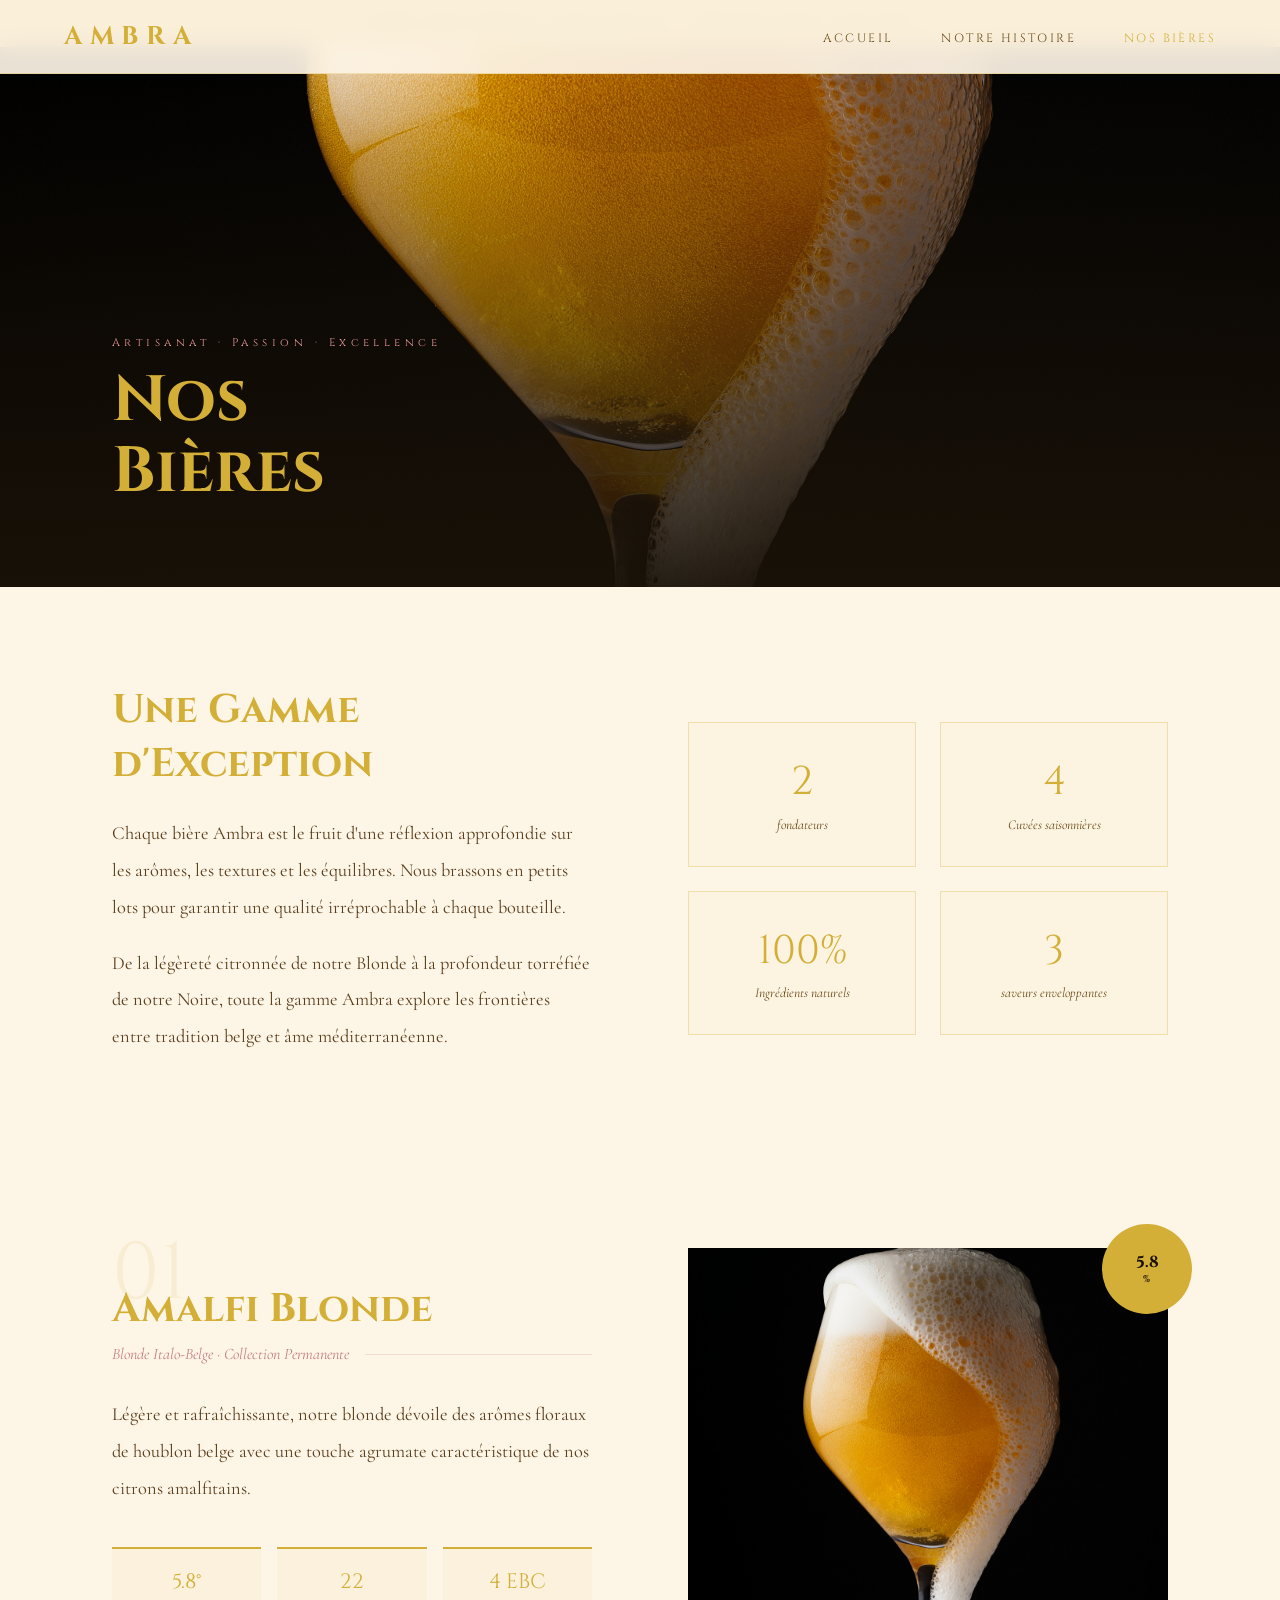
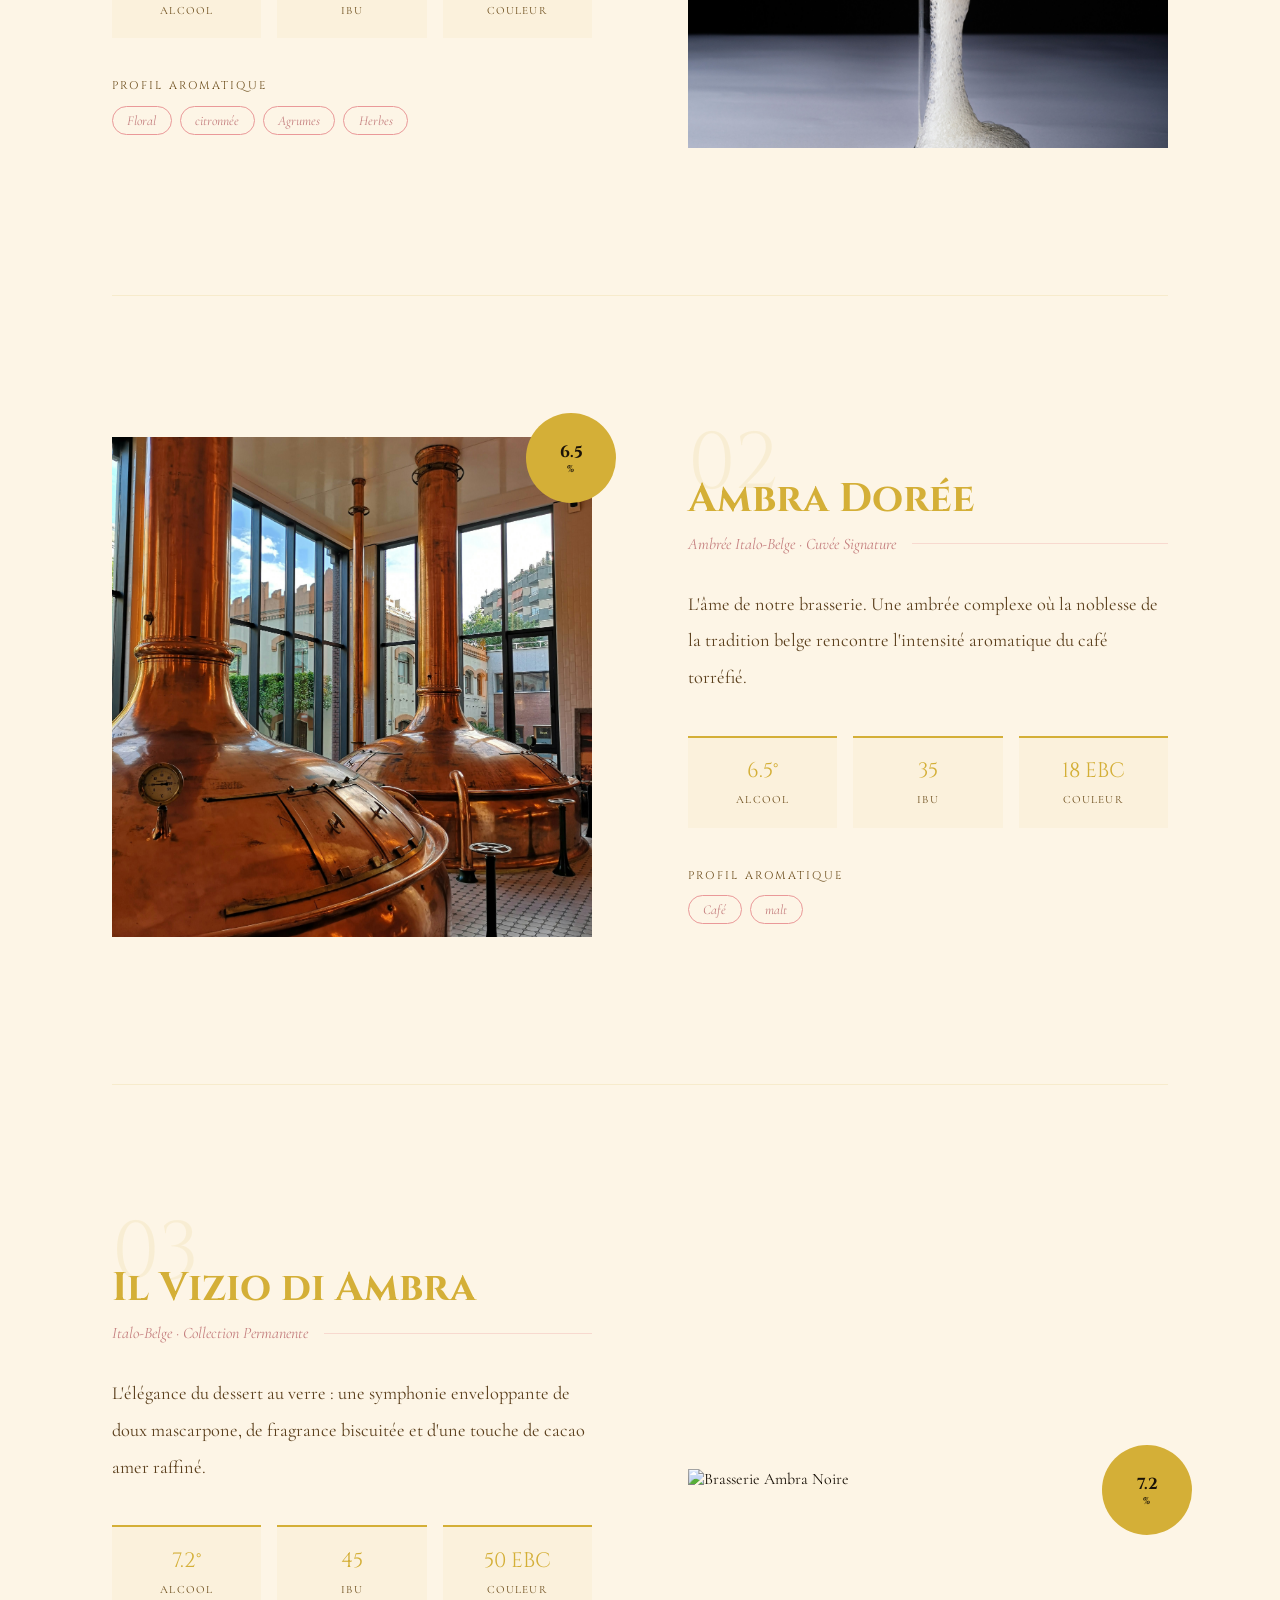
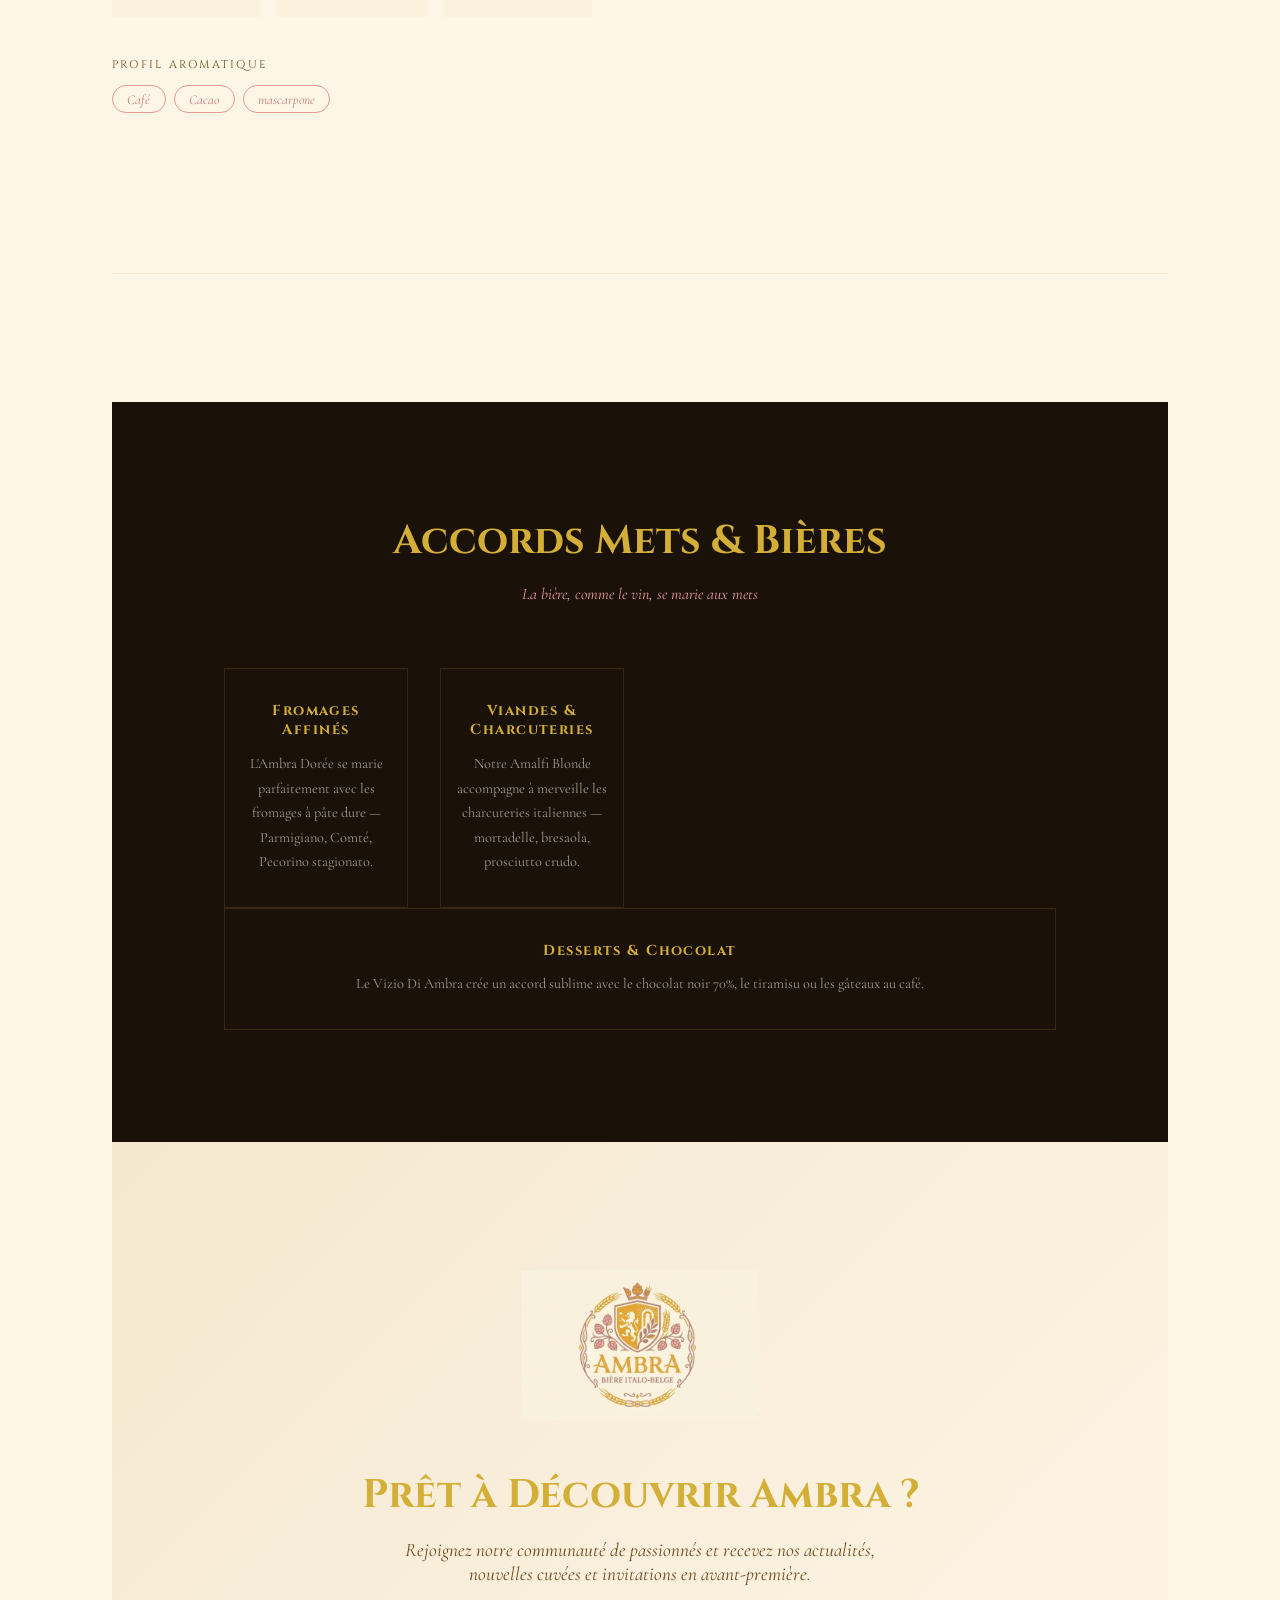
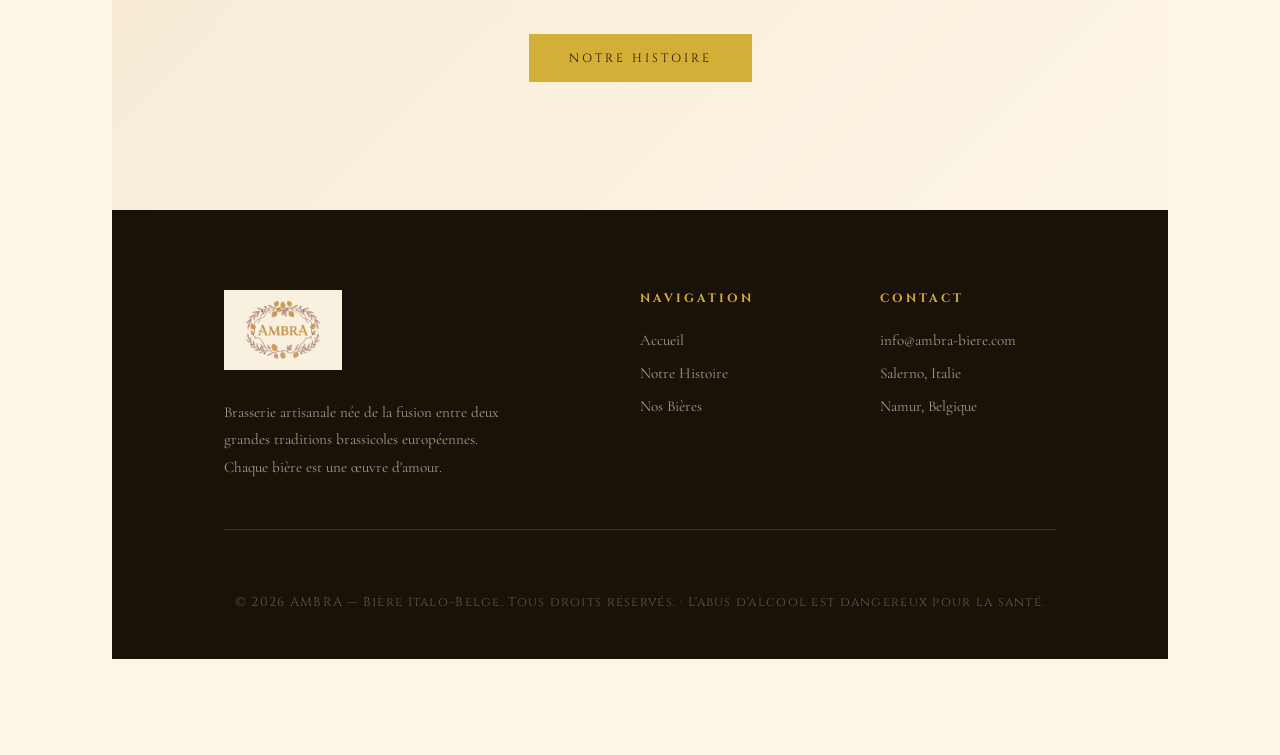
==== bieres.html @ 2e235bfd "first commit" ====
<!DOCTYPE html>
<html lang="fr">
<head>
  <meta charset="UTF-8">
  <meta name="viewport" content="width=device-width, initial-scale=1.0">
  <title>Nos Bières — AMBRA Bière Italo-Belge</title>
  <link rel="preconnect" href="https://fonts.googleapis.com">
  <link href="https://fonts.googleapis.com/css2?family=Cormorant+Garamond:ital,wght@0,300;0,400;0,600;1,300;1,400&family=Cinzel:wght@400;600;700&family=EB+Garamond:ital,wght@0,400;1,400&display=swap" rel="stylesheet">
  <style>
    :root {
      --gold: #D4AF37;
      --rose: #EA9999;
      --cream: #FDF5E6;
      --dark: #1a1208;
      --brown: #6B4C1A;
      --gold-light: #e8c95a;
      --rose-muted: #c47e7e;
    }

    * { margin: 0; padding: 0; box-sizing: border-box; }
    html { scroll-behavior: smooth; }

    body {
      background-color: var(--cream);
      color: var(--dark);
      font-family: 'Cormorant Garamond', serif;
      overflow-x: hidden;
    }

    .banner {
      background: var(--gold);
      padding: 1rem;
      text-align: center;
      font-family: 'Cinzel', serif;
      font-size: 0.7rem;
      letter-spacing: 0.4em;
      color: var(--dark);
    }

    nav {
      position: fixed;
      top: 0; left: 0; right: 0;
      z-index: 100;
      padding: 1.2rem 4rem;
      display: flex;
      align-items: center;
      justify-content: space-between;
      background: rgba(253, 245, 230, 0.92);
      backdrop-filter: blur(10px);
      border-bottom: 1px solid rgba(212, 175, 55, 0.3);
    }

    .nav-logo {
      font-family: 'Cinzel', serif;
      font-size: 1.6rem;
      color: var(--gold);
      letter-spacing: 0.3em;
      text-decoration: none;
      font-weight: 700;
    }

    .nav-links {
      display: flex;
      gap: 3rem;
      list-style: none;
    }

    .nav-links a {
      font-family: 'Cinzel', serif;
      font-size: 0.75rem;
      letter-spacing: 0.2em;
      text-transform: uppercase;
      color: var(--brown);
      text-decoration: none;
      transition: color 0.3s;
    }

    .nav-links a:hover, .nav-links a.active { color: var(--gold); }

    /* PAGE HERO */
    .page-hero {
      height: 60vh;
      position: relative;
      display: flex;
      align-items: flex-end;
      overflow: hidden;
    }

    .page-hero img {
      position: absolute;
      inset: 0;
      width: 100%;
      height: 100%;
      object-fit: cover;
      object-position: center;
    }

    .page-hero::after {
      content: '';
      position: absolute;
      inset: 0;
      background: linear-gradient(to top, rgba(26,18,8,0.95) 0%, rgba(26,18,8,0.4) 60%, transparent 100%);
    }

    .page-hero-content {
      position: relative;
      z-index: 2;
      padding: 5rem 7rem;
    }

    .page-hero-content .label {
      font-family: 'Cinzel', serif;
      font-size: 0.7rem;
      letter-spacing: 0.4em;
      color: var(--rose);
      margin-bottom: 1rem;
      display: block;
    }

    .page-hero-content h1 {
      font-family: 'Cinzel', serif;
      font-size: 4rem;
      color: var(--gold);
      font-weight: 700;
      line-height: 1.1;
    }

    /* INTRO */
    .bieres-intro {
      padding: 6rem 7rem 4rem;
      display: grid;
      grid-template-columns: 1fr 1fr;
      gap: 6rem;
      align-items: center;
    }

    .bieres-intro-text h2 {
      font-family: 'Cinzel', serif;
      font-size: 2.5rem;
      color: var(--gold);
      margin-bottom: 1.5rem;
    }

    .bieres-intro-text p {
      font-size: 1.15rem;
      line-height: 2;
      color: #5a3e1b;
      margin-bottom: 1.2rem;
    }

    .intro-stats {
      display: grid;
      grid-template-columns: 1fr 1fr;
      gap: 1.5rem;
    }

    .stat {
      text-align: center;
      padding: 2rem;
      border: 1px solid rgba(212, 175, 55, 0.3);
      background: rgba(212, 175, 55, 0.03);
    }

    .stat-num {
      font-family: 'Cinzel', serif;
      font-size: 2.5rem;
      color: var(--gold);
      display: block;
      margin-bottom: 0.3rem;
    }

    .stat-label {
      font-size: 0.85rem;
      color: var(--brown);
      font-style: italic;
    }

    /* FILTER */
    .filter-bar {
      padding: 3rem 7rem;
      border-top: 1px solid rgba(212, 175, 55, 0.2);
      border-bottom: 1px solid rgba(212, 175, 55, 0.2);
      display: flex;
      gap: 1rem;
      align-items: center;
    }

    .filter-label {
      font-family: 'Cinzel', serif;
      font-size: 0.7rem;
      letter-spacing: 0.2em;
      color: var(--brown);
      margin-right: 1rem;
    }

    .filter-btn {
      padding: 0.6rem 1.5rem;
      background: transparent;
      border: 1px solid rgba(212, 175, 55, 0.3);
      font-family: 'Cinzel', serif;
      font-size: 0.7rem;
      letter-spacing: 0.15em;
      color: var(--brown);
      cursor: pointer;
      transition: all 0.3s;
    }

    .filter-btn:hover, .filter-btn.active {
      background: var(--gold);
      color: var(--dark);
      border-color: var(--gold);
    }

    /* BIERE CARDS */
    .bieres-showcase {
      padding: 6rem 7rem;
    }

    .biere-feature {
      display: grid;
      grid-template-columns: 1fr 1fr;
      gap: 6rem;
      align-items: center;
      margin-bottom: 8rem;
      padding-bottom: 8rem;
      border-bottom: 1px solid rgba(212, 175, 55, 0.15);
    }

    .biere-feature:last-child {
      border-bottom: none;
      margin-bottom: 0;
    }

    .biere-feature:nth-child(even) .biere-feature-image {
      order: -1;
    }

    .biere-feature-image {
      position: relative;
    }

    .biere-feature-image img {
      width: 100%;
      height: 500px;
      object-fit: cover;
    }

    .biere-badge {
      position: absolute;
      top: -1.5rem;
      right: -1.5rem;
      width: 90px;
      height: 90px;
      border-radius: 50%;
      background: var(--gold);
      display: flex;
      flex-direction: column;
      align-items: center;
      justify-content: center;
      font-family: 'Cinzel', serif;
      font-size: 1rem;
      font-weight: 700;
      color: var(--dark);
    }

    .biere-badge small {
      font-size: 0.6rem;
      letter-spacing: 0.1em;
    }

    .biere-feature-content .biere-num {
      font-family: 'Cinzel', serif;
      font-size: 5rem;
      color: var(--gold);
      opacity: 0.1;
      line-height: 1;
      margin-bottom: -2rem;
    }

    .biere-feature-content h2 {
      font-family: 'Cinzel', serif;
      font-size: 2.5rem;
      color: var(--gold);
      margin-bottom: 0.5rem;
    }

    .biere-type {
      font-style: italic;
      color: var(--rose-muted);
      font-size: 1rem;
      margin-bottom: 2rem;
      display: flex;
      align-items: center;
      gap: 1rem;
    }

    .biere-type::after {
      content: '';
      flex: 1;
      height: 1px;
      background: var(--rose);
      opacity: 0.3;
    }

    .biere-desc {
      font-size: 1.15rem;
      line-height: 2;
      color: #5a3e1b;
      margin-bottom: 2.5rem;
    }

    .biere-specs {
      display: grid;
      grid-template-columns: repeat(3, 1fr);
      gap: 1rem;
      margin-bottom: 2.5rem;
    }

    .spec {
      text-align: center;
      padding: 1.2rem 0.5rem;
      background: rgba(212, 175, 55, 0.06);
      border-top: 2px solid var(--gold);
    }

    .spec-val {
      font-family: 'Cinzel', serif;
      font-size: 1.3rem;
      color: var(--gold);
      display: block;
      margin-bottom: 0.2rem;
    }

    .spec-key {
      font-size: 0.7rem;
      letter-spacing: 0.1em;
      color: var(--brown);
      text-transform: uppercase;
    }

    .aromes {
      margin-bottom: 2rem;
    }

    .aromes-title {
      font-family: 'Cinzel', serif;
      font-size: 0.7rem;
      letter-spacing: 0.2em;
      color: var(--brown);
      margin-bottom: 0.8rem;
    }

    .arome-tags {
      display: flex;
      flex-wrap: wrap;
      gap: 0.5rem;
    }

    .arome-tag {
      padding: 0.3rem 0.9rem;
      border: 1px solid var(--rose);
      color: var(--rose-muted);
      font-style: italic;
      font-size: 0.85rem;
      border-radius: 20px;
    }

    /* PAIRING */
    .pairing {
      padding: 7rem 7rem;
      background: var(--dark);
    }

    .pairing h2 {
      font-family: 'Cinzel', serif;
      font-size: 2.5rem;
      color: var(--gold);
      text-align: center;
      margin-bottom: 1rem;
    }

    .pairing .subtitle {
      text-align: center;
      color: var(--rose);
      font-style: italic;
      margin-bottom: 4rem;
    }

    .pairing-grid {
      display: grid;
      grid-template-columns: repeat(4, 1fr);
      gap: 2rem;
    }

    .pairing-card {
      text-align: center;
      padding: 2rem 1rem;
      border: 1px solid rgba(212, 175, 55, 0.15);
      transition: border-color 0.3s;
    }

    .pairing-card:hover {
      border-color: var(--gold);
    }

    .pairing-icon { font-size: 3rem; display: block; margin-bottom: 1rem; }

    .pairing-card h3 {
      font-family: 'Cinzel', serif;
      color: var(--gold);
      font-size: 0.9rem;
      letter-spacing: 0.1em;
      margin-bottom: 0.8rem;
    }

    .pairing-card p {
      color: rgba(253, 245, 230, 0.6);
      font-size: 0.9rem;
      line-height: 1.7;
    }

    /* CTA */
    .cta-section {
      padding: 8rem 7rem;
      text-align: center;
      background: linear-gradient(135deg, #f5e8d0, var(--cream));
    }

    .cta-section img.logo-big {
      height: 150px;
      margin: 0 auto 3rem;
      display: block;
    }

    .cta-section h2 {
      font-family: 'Cinzel', serif;
      font-size: 2.5rem;
      color: var(--gold);
      margin-bottom: 1rem;
    }

    .cta-section p {
      font-size: 1.2rem;
      color: var(--brown);
      font-style: italic;
      margin-bottom: 3rem;
      max-width: 500px;
      margin-left: auto;
      margin-right: auto;
    }

    .btn-primary {
      padding: 1rem 2.5rem;
      background: var(--gold);
      color: var(--dark);
      font-family: 'Cinzel', serif;
      font-size: 0.75rem;
      letter-spacing: 0.25em;
      text-transform: uppercase;
      text-decoration: none;
      border: none;
      cursor: pointer;
      transition: all 0.3s;
      display: inline-block;
    }

    .btn-primary:hover {
      background: var(--gold-light);
      transform: translateY(-2px);
    }

    /* FOOTER */
    footer {
      background: var(--dark);
      padding: 5rem 7rem 3rem;
      color: rgba(253, 245, 230, 0.6);
    }

    .footer-top {
      display: grid;
      grid-template-columns: 2fr 1fr 1fr;
      gap: 4rem;
      margin-bottom: 4rem;
      padding-bottom: 3rem;
      border-bottom: 1px solid rgba(212, 175, 55, 0.2);
    }

    .footer-brand img {
      height: 80px;
      margin-bottom: 1.5rem;
    }

    .footer-brand p {
      font-size: 0.95rem;
      line-height: 1.8;
      max-width: 300px;
    }

    .footer-col h4 {
      font-family: 'Cinzel', serif;
      color: var(--gold);
      font-size: 0.75rem;
      letter-spacing: 0.25em;
      text-transform: uppercase;
      margin-bottom: 1.5rem;
    }

    .footer-col ul {
      list-style: none;
      display: flex;
      flex-direction: column;
      gap: 0.8rem;
    }

    .footer-col a {
      color: rgba(253, 245, 230, 0.6);
      text-decoration: none;
      font-size: 0.95rem;
      transition: color 0.3s;
    }

    .footer-col a:hover { color: var(--gold); }

    .footer-bottom {
      text-align: center;
      font-size: 0.8rem;
      color: rgba(253, 245, 230, 0.3);
      font-family: 'Cinzel', serif;
      letter-spacing: 0.1em;
    }

    .ornament-divider {
      text-align: center;
      padding: 3rem 0;
      color: var(--gold);
      font-size: 1.5rem;
      letter-spacing: 1rem;
      opacity: 0.5;
    }
  </style>
</head>
<body>

  <div class="banner">BIÈRE ARTISANALE ITALO-BELGE — BRASSÉE AVEC PASSION</div>

  <nav>
    <a href="index.html" class="nav-logo">AMBRA</a>
    <ul class="nav-links">
      <li><a href="index.html">Accueil</a></li>
      <li><a href="histoire.html">Notre Histoire</a></li>
      <li><a href="bieres.html" class="active">Nos Bières</a></li>
    </ul>
  </nav>

  <!-- PAGE HERO -->
  <section class="page-hero">
    <img src="images/beer-glass.jpg" alt="Bière Ambra">
    <div class="page-hero-content">
      <span class="label">Artisanat · Passion · Excellence</span>
      <h1>Nos<br>Bières</h1>
    </div>
  </section>

  <!-- INTRO -->
  <section class="bieres-intro">
    <div class="bieres-intro-text">
      <h2>Une Gamme<br>d'Exception</h2>
      <p>Chaque bière Ambra est le fruit d'une réflexion approfondie sur les arômes, les textures et les équilibres. Nous brassons en petits lots pour garantir une qualité irréprochable à chaque bouteille.</p>
      <p>De la légèreté citronnée de notre Blonde à la profondeur torréfiée de notre Noire, toute la gamme Ambra explore les frontières entre tradition belge et âme méditerranéenne.</p>
    </div>
    <div class="intro-stats">
      <div class="stat">
        <span class="stat-num">2</span>
        <span class="stat-label">fondateurs</span>
      </div>
      <div class="stat">
        <span class="stat-num">4</span>
        <span class="stat-label">Cuvées saisonnières</span>
      </div>
      <div class="stat">
        <span class="stat-num">100%</span>
        <span class="stat-label">Ingrédients naturels</span>
      </div>
      <div class="stat">
        <span class="stat-num">3</span>
        <span class="stat-label">saveurs enveloppantes</span>
      </div>
    </div>
  </section>


  <!-- SHOWCASE -->
  <section class="bieres-showcase">

    <!-- BIÈRE 1 -->
    <div class="biere-feature">
      <div class="biere-feature-content">
        <div class="biere-num">01</div>
        <h2>Amalfi Blonde</h2>
        <div class="biere-type">Blonde Italo-Belge · Collection Permanente</div>
        <p class="biere-desc">Légère et rafraîchissante, notre blonde dévoile des arômes floraux de houblon belge avec une touche agrumate caractéristique de nos citrons amalfitains.</p>
        <div class="biere-specs">
          <div class="spec">
            <span class="spec-val">5.8°</span>
            <span class="spec-key">Alcool</span>
          </div>
          <div class="spec">
            <span class="spec-val">22</span>
            <span class="spec-key">IBU</span>
          </div>
          <div class="spec">
            <span class="spec-val">4 EBC</span>
            <span class="spec-key">Couleur</span>
          </div>
        </div>
        <div class="aromes">
          <p class="aromes-title">PROFIL AROMATIQUE</p>
          <div class="arome-tags">
            <span class="arome-tag">Floral</span>
            <span class="arome-tag">citronnée</span>
            <span class="arome-tag">Agrumes</span>
            <span class="arome-tag">Herbes</span>
          </div>
        </div>
      </div>
      <div class="biere-feature-image">
        <img src="images/beer-glass.jpg" alt="Ambra Blonde">
        <div class="biere-badge">5.8<small>%</small></div>
      </div>
    </div>

    <!-- BIÈRE 2 -->
    <div class="biere-feature">
      <div class="biere-feature-image">
        <img src="images/copper-tanks.jpg" alt="Ambra Dorée - Brasserie">
        <div class="biere-badge">6.5<small>%</small></div>
      </div>
      <div class="biere-feature-content">
        <div class="biere-num">02</div>
        <h2>Ambra Dorée</h2>
        <div class="biere-type">Ambrée Italo-Belge · Cuvée Signature</div>
        <p class="biere-desc">L'âme de notre brasserie. Une ambrée complexe où la noblesse de la tradition belge rencontre l'intensité aromatique du café torréfié.</p>
        <div class="biere-specs">
          <div class="spec">
            <span class="spec-val">6.5°</span>
            <span class="spec-key">Alcool</span>
          </div>
          <div class="spec">
            <span class="spec-val">35</span>
            <span class="spec-key">IBU</span>
          </div>
          <div class="spec">
            <span class="spec-val">18 EBC</span>
            <span class="spec-key">Couleur</span>
          </div>
        </div>
        <div class="aromes">
          <p class="aromes-title">PROFIL AROMATIQUE</p>
          <div class="arome-tags">
            <span class="arome-tag">Café</span>
            <span class="arome-tag">malt</span>  
          </div>
        </div>
      </div>
    </div>

    <!-- BIÈRE 3 -->
    <div class="biere-feature">
      <div class="biere-feature-content">
        <div class="biere-num">03</div>
        <h2>Il Vizio di Ambra</h2>
        <div class="biere-type"> Italo-Belge · Collection Permanente</div>
        <p class="biere-desc">L'élégance du dessert au verre : une symphonie enveloppante de doux mascarpone, de fragrance biscuitée et d'une touche de cacao amer raffiné.</p>
        <div class="biere-specs">
          <div class="spec">
            <span class="spec-val">7.2°</span>
            <span class="spec-key">Alcool</span>
          </div>
          <div class="spec">
            <span class="spec-val">45</span>
            <span class="spec-key">IBU</span>
          </div>
          <div class="spec">
            <span class="spec-val"> 50 EBC</span>
            <span class="spec-key">Couleur</span>
          </div>
        </div>
        <div class="aromes">
          <p class="aromes-title">PROFIL AROMATIQUE</p>
          <div class="arome-tags">
            <span class="arome-tag">Café</span>
            <span class="arome-tag">Cacao</span>
            <span class="arome-tag">mascarpone</span>
          </div>
        </div>
      </div>
      <div class="biere-feature-image">
        <img src="images/fermentation-tanks.jpg" alt="Brasserie Ambra Noire">
        <div class="biere-badge">7.2<small>%</small></div>
      </div>
    </div>

  <!-- PAIRING -->
  <section class="pairing">
    <h2>Accords Mets & Bières</h2>
    <p class="subtitle">La bière, comme le vin, se marie aux mets</p>
    <div class="pairing-grid">
      <div class="pairing-card">
        <h3>Fromages Affinés</h3>
        <p>L'Ambra Dorée se marie parfaitement avec les fromages à pâte dure — Parmigiano, Comté, Pecorino stagionato.</p>
      </div>
      <div class="pairing-card">
        <h3>Viandes & Charcuteries</h3>
        <p>Notre Amalfi Blonde accompagne à merveille les charcuteries italiennes — mortadelle, bresaola, prosciutto crudo.</p>
      </div>
      </div>
      <div class="pairing-card">
        <h3>Desserts & Chocolat</h3>
        <p> Le Vizio Di Ambra crée un accord sublime avec le chocolat noir 70%, le tiramisu ou les gâteaux au café.</p>
      </div>
    </div>
  </section>

  <!-- CTA -->
  <section class="cta-section">
    <img src="images/logo-primary.jpg" alt="Ambra Logo" class="logo-big">
    <h2>Prêt à Découvrir Ambra ?</h2>
    <p>Rejoignez notre communauté de passionnés et recevez nos actualités, nouvelles cuvées et invitations en avant-première.</p>
    <a href="histoire.html" class="btn-primary">Notre Histoire</a>
  </section>

  <!-- FOOTER -->
  <footer>
    <div class="footer-top">
      <div class="footer-brand">
        <img src="images/logo-secondary.jpg" alt="Ambra Logo">
        <p>Brasserie artisanale née de la fusion entre deux grandes traditions brassicoles européennes. Chaque bière est une œuvre d'amour.</p>
      </div>
      <div class="footer-col">
        <h4>Navigation</h4>
        <ul>
          <li><a href="index.html">Accueil</a></li>
          <li><a href="histoire.html">Notre Histoire</a></li>
          <li><a href="bieres.html">Nos Bières</a></li>
        </ul>
      </div>
      <div class="footer-col">
        <h4>Contact</h4>
        <ul>
          <li><a href="#">info@ambra-biere.com</a></li>
          <li><a href="#">Salerno, Italie</a></li>
          <li><a href="#">Namur, Belgique</a></li>
        </ul>
      </div>
    </div>
    <div class="footer-bottom">
      <p>© 2026 AMBRA — Bière Italo-Belge. Tous droits réservés. · L'abus d'alcool est dangereux pour la santé.</p>
    </div>
  </footer>

  <script>
    // Filter button interaction
    document.querySelectorAll('.filter-btn').forEach(btn => {
      btn.addEventListener('click', () => {
        document.querySelectorAll('.filter-btn').forEach(b => b.classList.remove('active'));
        btn.classList.add('active');
      });
    });
  </script>

</body>
</html>
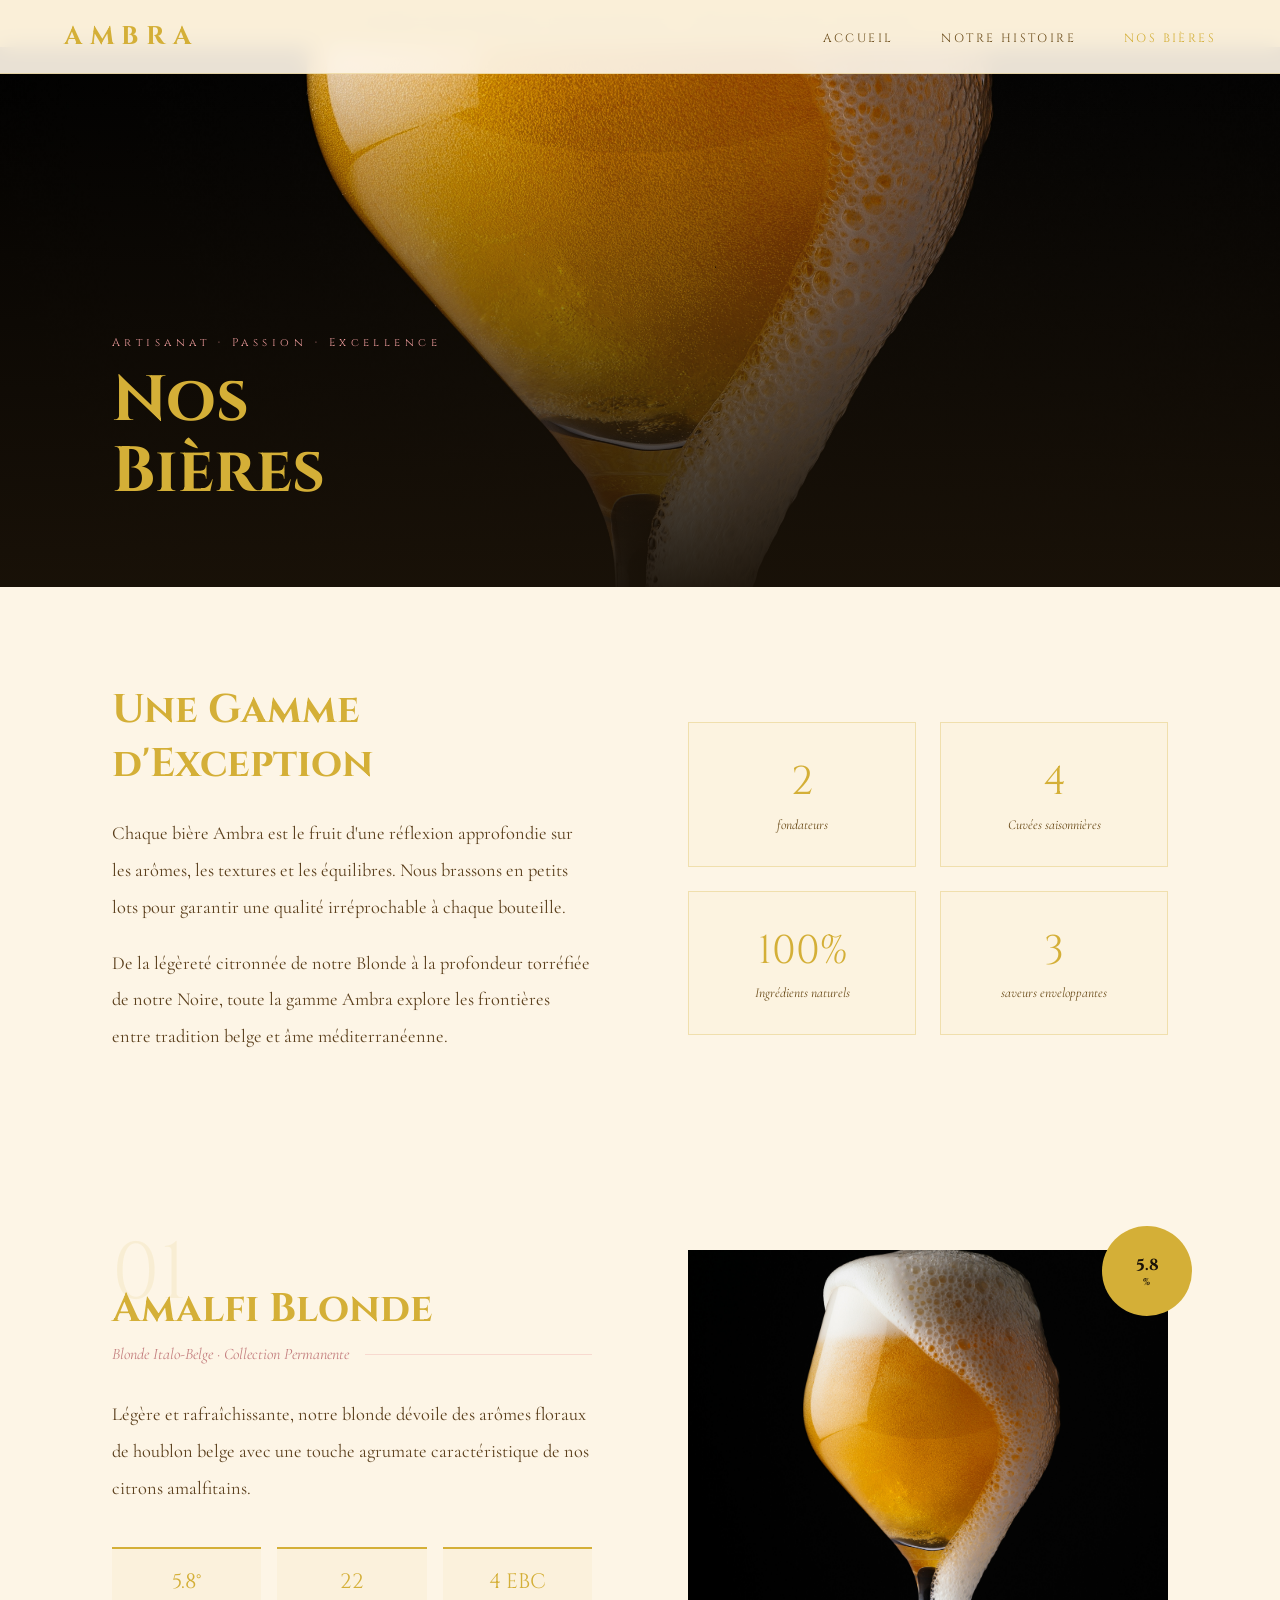
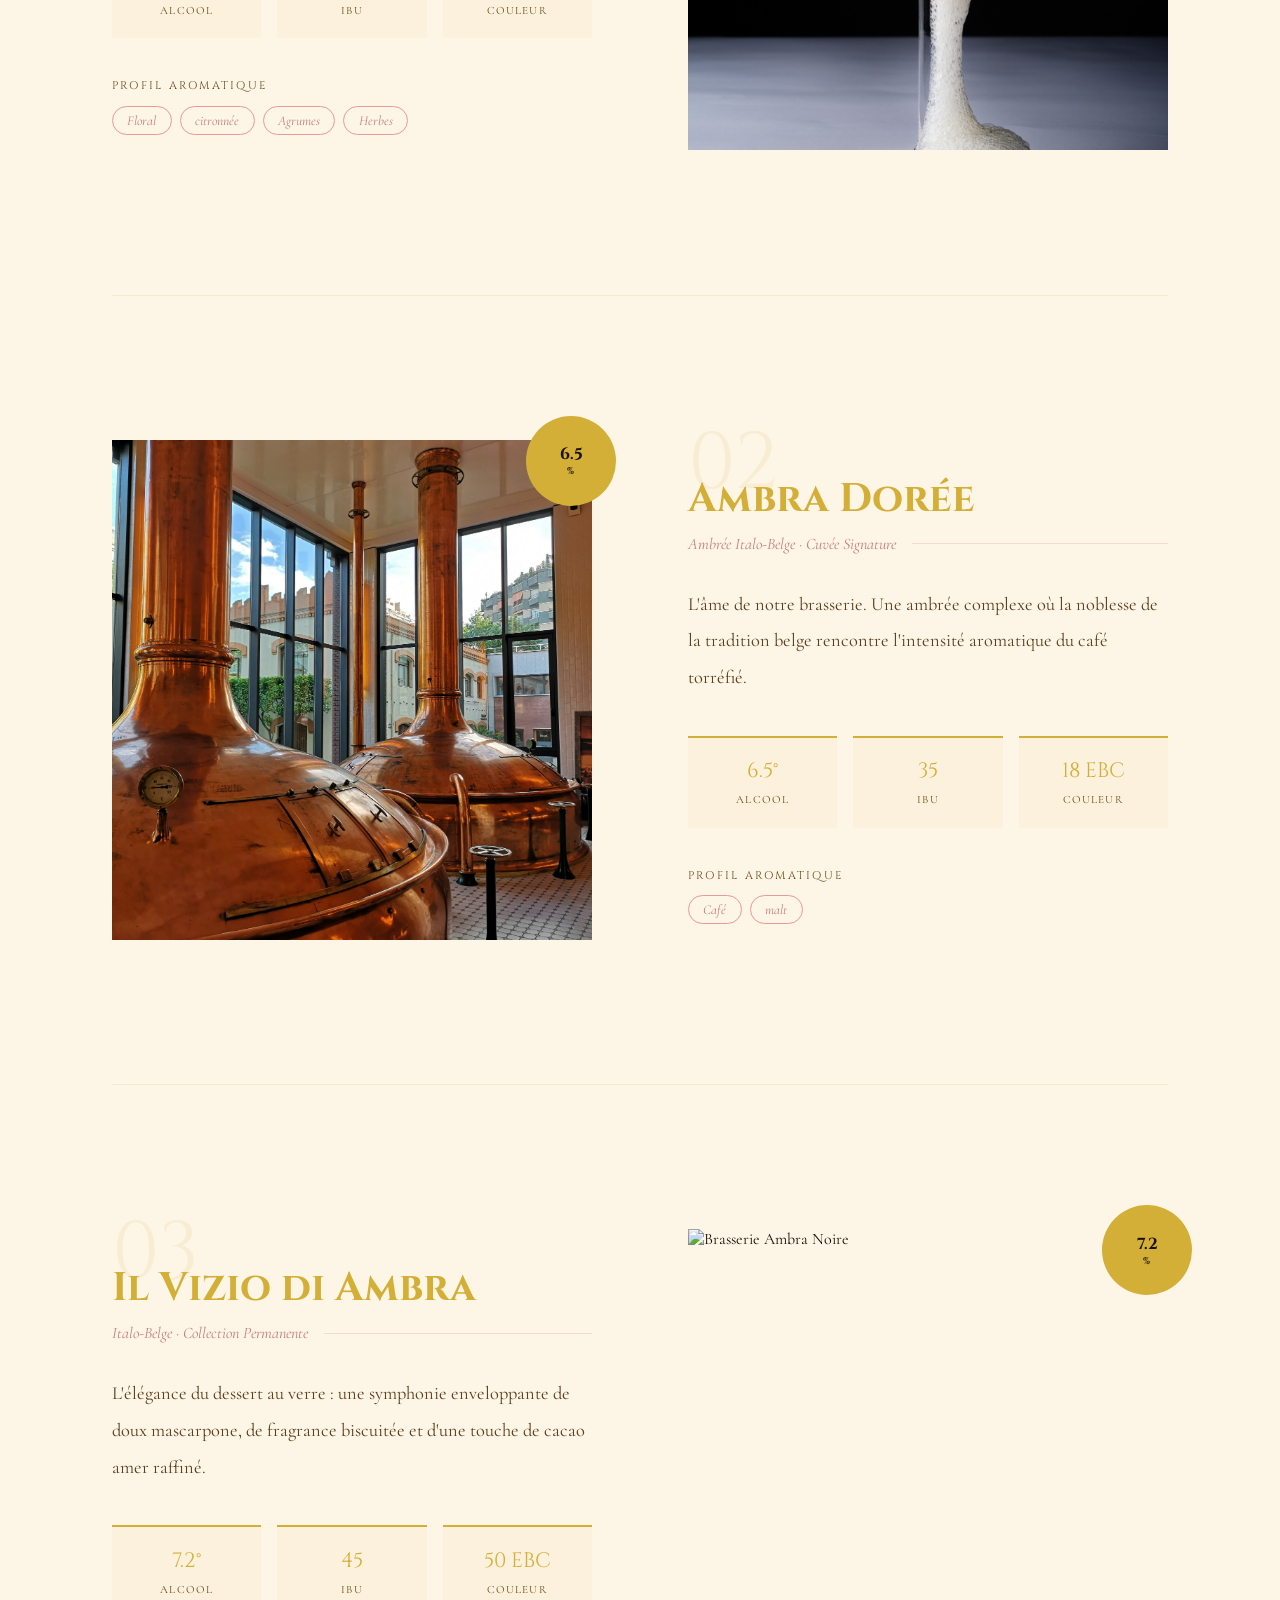
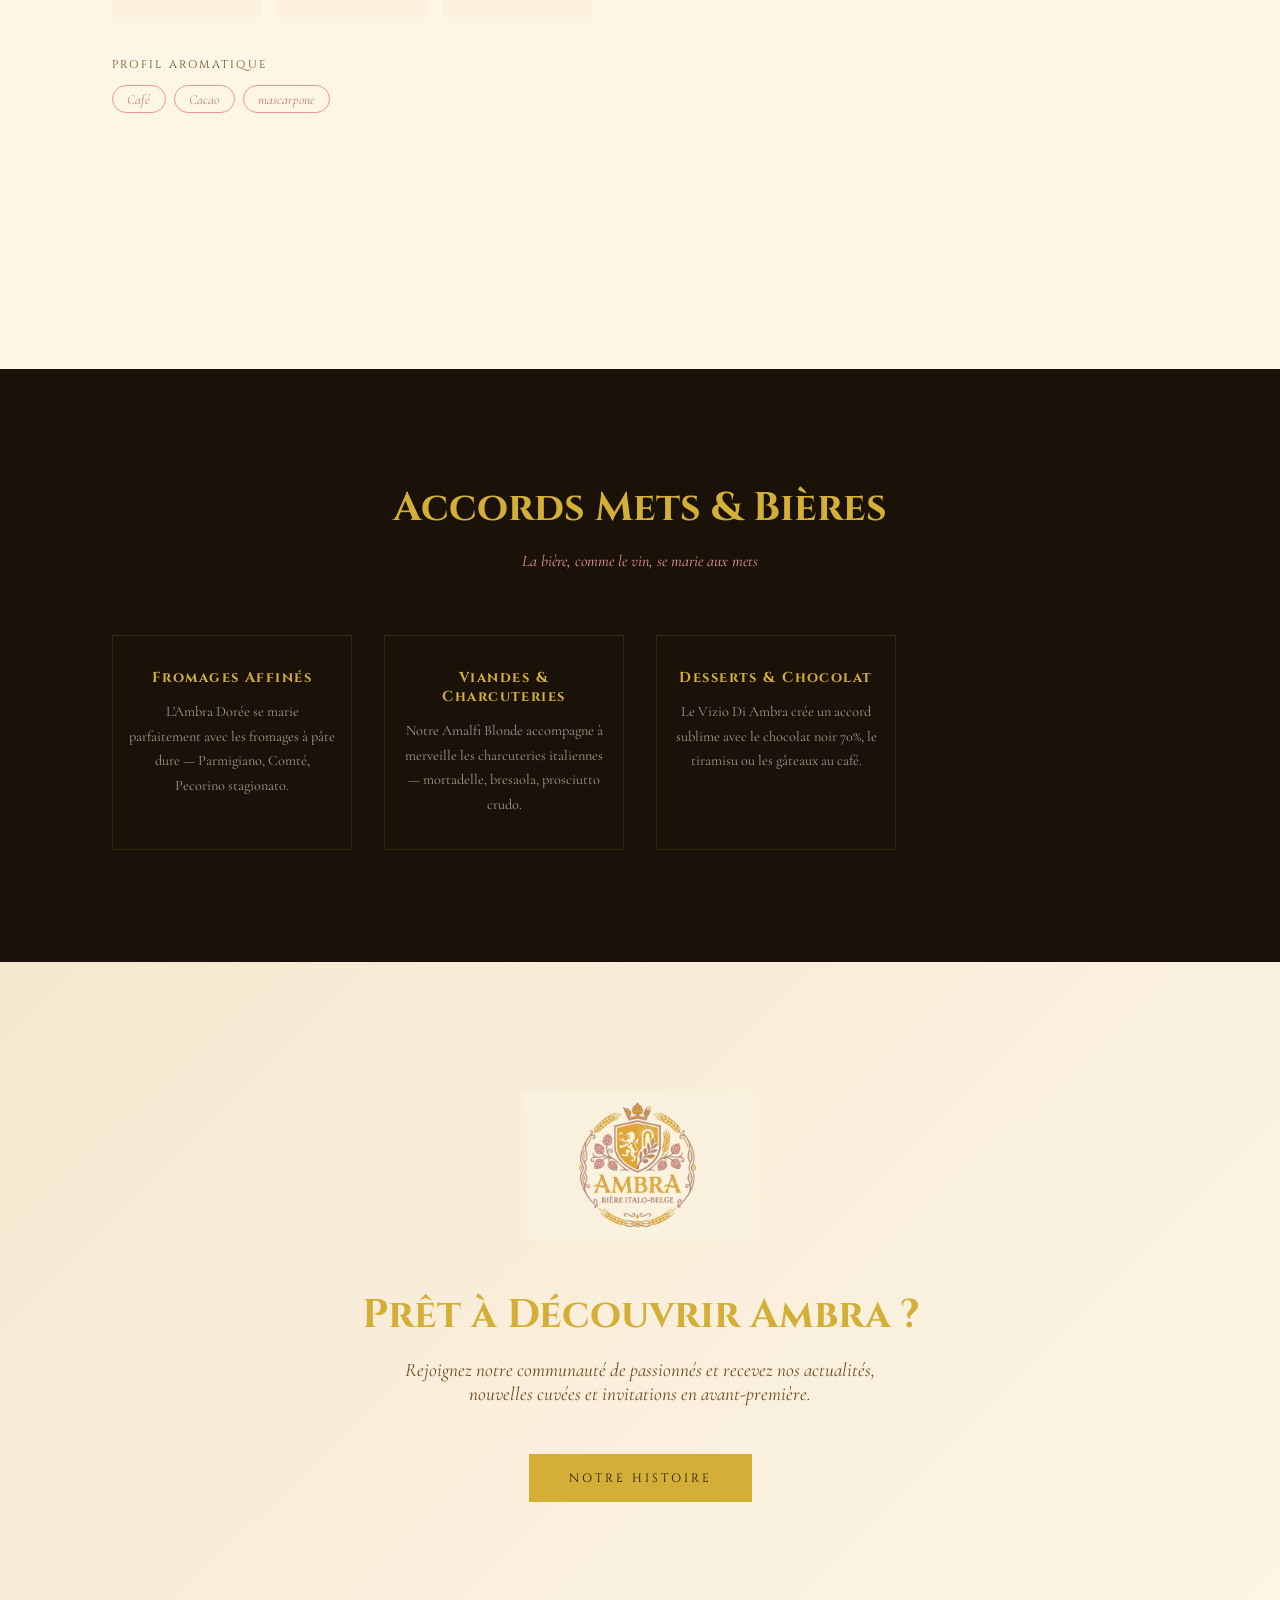
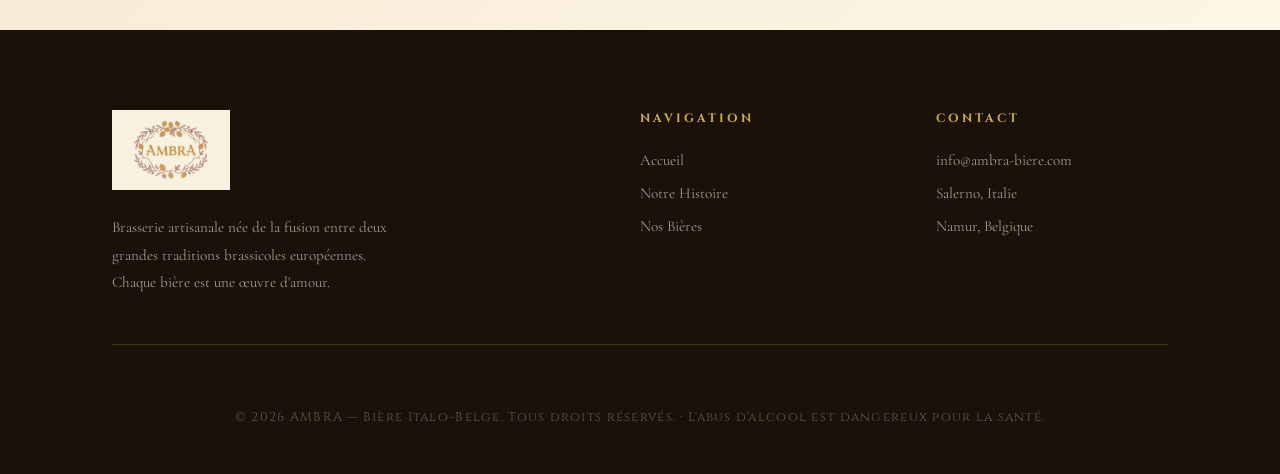
==== commit 75345610: "responsiveness fix" ====
--- a/bieres.html
+++ b/bieres.html
@@ -537,6 +537,446 @@
       letter-spacing: 1rem;
       opacity: 0.5;
     }
+
+
+    /* RESPONSIVE FIXES */
+    img {
+      max-width: 100%;
+      display: block;
+    }
+
+    a, button {
+      -webkit-tap-highlight-color: transparent;
+    }
+
+    @media (max-width: 1180px) {
+      nav {
+        padding: 1rem 2rem;
+      }
+
+      .nav-links {
+        gap: 1.5rem;
+      }
+
+      .hero-left,
+      .section-intro,
+      .section-bieres,
+      .section-process,
+      .page-hero-content,
+      .histoire-intro,
+      .timeline,
+      .founders,
+      .valeurs,
+      .bieres-intro,
+      .filter-bar,
+      .bieres-showcase,
+      .pairing,
+      .cta-section,
+      footer {
+        padding-left: 3rem;
+        padding-right: 3rem;
+      }
+
+      .section-intro,
+      .bieres-intro,
+      .biere-feature {
+        gap: 3rem;
+      }
+
+      .pairing-grid {
+        grid-template-columns: repeat(2, 1fr);
+      }
+    }
+
+    @media (max-width: 900px) {
+      .banner {
+        padding: 0.8rem 1rem;
+        font-size: 0.6rem;
+        letter-spacing: 0.22em;
+        line-height: 1.6;
+      }
+
+      nav {
+        position: sticky;
+        top: 0;
+        flex-direction: column;
+        justify-content: center;
+        gap: 1rem;
+        padding: 1rem 1.25rem;
+      }
+
+      .nav-logo {
+        font-size: 1.35rem;
+        letter-spacing: 0.22em;
+      }
+
+      .nav-links {
+        width: 100%;
+        justify-content: center;
+        flex-wrap: wrap;
+        gap: 0.8rem 1.2rem;
+      }
+
+      .nav-links a {
+        font-size: 0.68rem;
+        letter-spacing: 0.14em;
+      }
+
+      .hero {
+        min-height: auto;
+        grid-template-columns: 1fr;
+      }
+
+      .hero-left {
+        padding: 5rem 2rem 3rem;
+        text-align: center;
+        align-items: center;
+      }
+
+      .hero-title {
+        font-size: clamp(3rem, 12vw, 4.8rem);
+      }
+
+      .hero-desc {
+        max-width: 620px;
+      }
+
+      .hero-cta {
+        justify-content: center;
+        flex-wrap: wrap;
+      }
+
+      .hero-ornament,
+      .scroll-line {
+        display: none;
+      }
+
+      .hero-right {
+        min-height: 45vh;
+      }
+
+      .hero-right img {
+        height: 45vh;
+      }
+
+      .hero-right::after {
+        background: linear-gradient(to bottom, var(--cream) 0%, transparent 35%);
+      }
+
+      .section-intro,
+      .process-grid,
+      .bieres-intro,
+      .biere-feature,
+      .founders-grid {
+        grid-template-columns: 1fr;
+      }
+
+      .section-intro,
+      .section-bieres,
+      .section-process,
+      .founders,
+      .valeurs,
+      .pairing,
+      .cta-section {
+        padding-top: 5rem;
+        padding-bottom: 5rem;
+      }
+
+      .section-intro-text h2,
+      .section-bieres h2,
+      .section-process h2,
+      .founders h2,
+      .valeurs h2,
+      .bieres-intro-text h2,
+      .pairing h2,
+      .cta-section h2,
+      .timeline h2 {
+        font-size: clamp(2rem, 8vw, 2.6rem);
+      }
+
+      .intro-image-wrap img,
+      .founder-card img,
+      .biere-feature-image img {
+        height: auto;
+        max-height: 520px;
+        object-fit: cover;
+      }
+
+      .intro-image-wrap::before,
+      .founder-card::before {
+        display: none;
+      }
+
+      .process-images {
+        order: 2;
+      }
+
+      .process-steps {
+        order: 1;
+      }
+
+      .bieres-grid,
+      .valeurs-grid {
+        grid-template-columns: 1fr;
+      }
+
+      .page-hero {
+        height: 52vh;
+        min-height: 360px;
+      }
+
+      .page-hero-content {
+        padding-top: 4rem;
+        padding-bottom: 4rem;
+      }
+
+      .page-hero-content h1 {
+        font-size: clamp(2.8rem, 12vw, 4rem);
+      }
+
+      .page-hero-content .label {
+        letter-spacing: 0.22em;
+        line-height: 1.6;
+      }
+
+      .histoire-intro {
+        padding-top: 5rem;
+        padding-bottom: 4rem;
+      }
+
+      .histoire-intro .lead {
+        font-size: 1.35rem;
+      }
+
+      .timeline-line {
+        left: 3rem;
+        top: 11rem;
+      }
+
+      .timeline-item,
+      .timeline-item:nth-child(even) {
+        grid-template-columns: 50px 1fr;
+        gap: 1.5rem;
+        margin-bottom: 3rem;
+      }
+
+      .timeline-empty {
+        display: none;
+      }
+
+      .timeline-year,
+      .timeline-item:nth-child(even) .timeline-year {
+        grid-column: 1;
+        grid-row: 1;
+      }
+
+      .timeline-content,
+      .timeline-item:nth-child(even) .timeline-content {
+        grid-column: 2;
+        grid-row: 1;
+      }
+
+      .intro-stats,
+      .biere-specs {
+        grid-template-columns: repeat(3, 1fr);
+      }
+
+      .biere-feature,
+      .biere-feature:last-child {
+        margin-bottom: 5rem;
+        padding-bottom: 5rem;
+      }
+
+      .biere-feature:nth-child(even) .biere-feature-image {
+        order: 0;
+      }
+
+      .biere-feature-content .biere-num {
+        font-size: 4rem;
+        margin-bottom: -1.5rem;
+      }
+
+      .biere-feature-content h2 {
+        font-size: clamp(2rem, 8vw, 2.5rem);
+      }
+
+      .biere-badge {
+        top: 1rem;
+        right: 1rem;
+        width: 74px;
+        height: 74px;
+      }
+
+      .filter-bar {
+        flex-wrap: wrap;
+      }
+
+      .filter-label {
+        width: 100%;
+        margin-right: 0;
+      }
+
+      .footer-top {
+        grid-template-columns: 1fr;
+        gap: 2.5rem;
+      }
+    }
+
+    @media (max-width: 600px) {
+      .hero-left,
+      .section-intro,
+      .section-bieres,
+      .section-process,
+      .page-hero-content,
+      .histoire-intro,
+      .timeline,
+      .founders,
+      .valeurs,
+      .bieres-intro,
+      .filter-bar,
+      .bieres-showcase,
+      .pairing,
+      .cta-section,
+      footer {
+        padding-left: 1.25rem;
+        padding-right: 1.25rem;
+      }
+
+      .hero-left {
+        padding-top: 4rem;
+      }
+
+      .hero-tagline,
+      .page-hero-content .label {
+        font-size: 0.62rem;
+        letter-spacing: 0.18em;
+      }
+
+      .hero-subtitle {
+        font-size: 1.1rem;
+      }
+
+      .hero-desc,
+      .section-intro-text p,
+      .bieres-intro-text p,
+      .histoire-intro p,
+      .founder-card p,
+      .valeur p,
+      .biere-desc {
+        font-size: 1rem;
+        line-height: 1.75;
+      }
+
+      .hero-cta,
+      .btn-primary,
+      .btn-secondary {
+        width: 100%;
+      }
+
+      .btn-primary,
+      .btn-secondary {
+        text-align: center;
+        padding: 0.95rem 1rem;
+        font-size: 0.68rem;
+        letter-spacing: 0.16em;
+      }
+
+      .ornament-divider {
+        letter-spacing: 0.4rem;
+        padding: 2rem 0;
+      }
+
+      .process-step {
+        gap: 1rem;
+      }
+
+      .step-num {
+        font-size: 2rem;
+        min-width: 2.3rem;
+      }
+
+      .process-images {
+        grid-template-columns: 1fr;
+      }
+
+      .process-images img,
+      .process-images img:first-child {
+        height: auto;
+        max-height: 340px;
+      }
+
+      .page-hero {
+        height: 46vh;
+        min-height: 320px;
+      }
+
+      .timeline-line {
+        display: none;
+      }
+
+      .timeline-item,
+      .timeline-item:nth-child(even) {
+        display: block;
+      }
+
+      .timeline-year {
+        align-items: flex-start;
+        padding-top: 0;
+        margin-bottom: 1rem;
+      }
+
+      .timeline-dot {
+        display: none;
+      }
+
+      .timeline-content {
+        padding: 1.5rem;
+      }
+
+      .intro-stats,
+      .biere-specs,
+      .pairing-grid {
+        grid-template-columns: 1fr;
+      }
+
+      .stat {
+        padding: 1.5rem;
+      }
+
+      .biere-type {
+        display: block;
+        line-height: 1.6;
+      }
+
+      .biere-type::after {
+        display: none;
+      }
+
+      .arome-tags {
+        gap: 0.4rem;
+      }
+
+      .cta-section img.logo-big,
+      .footer-brand img {
+        height: auto;
+        max-height: 110px;
+        margin-left: auto;
+        margin-right: auto;
+      }
+
+      .footer-brand p,
+      .footer-col,
+      .footer-bottom {
+        text-align: center;
+        margin-left: auto;
+        margin-right: auto;
+      }
+
+      .footer-col ul {
+        align-items: center;
+      }
+    }
+
   </style>
 </head>
 <body>
@@ -699,6 +1139,7 @@
         <div class="biere-badge">7.2<small>%</small></div>
       </div>
     </div>
+  </section>
 
   <!-- PAIRING -->
   <section class="pairing">
@@ -713,10 +1154,9 @@
         <h3>Viandes & Charcuteries</h3>
         <p>Notre Amalfi Blonde accompagne à merveille les charcuteries italiennes — mortadelle, bresaola, prosciutto crudo.</p>
       </div>
-      </div>
       <div class="pairing-card">
         <h3>Desserts & Chocolat</h3>
-        <p> Le Vizio Di Ambra crée un accord sublime avec le chocolat noir 70%, le tiramisu ou les gâteaux au café.</p>
+        <p>Le Vizio Di Ambra crée un accord sublime avec le chocolat noir 70%, le tiramisu ou les gâteaux au café.</p>
       </div>
     </div>
   </section>
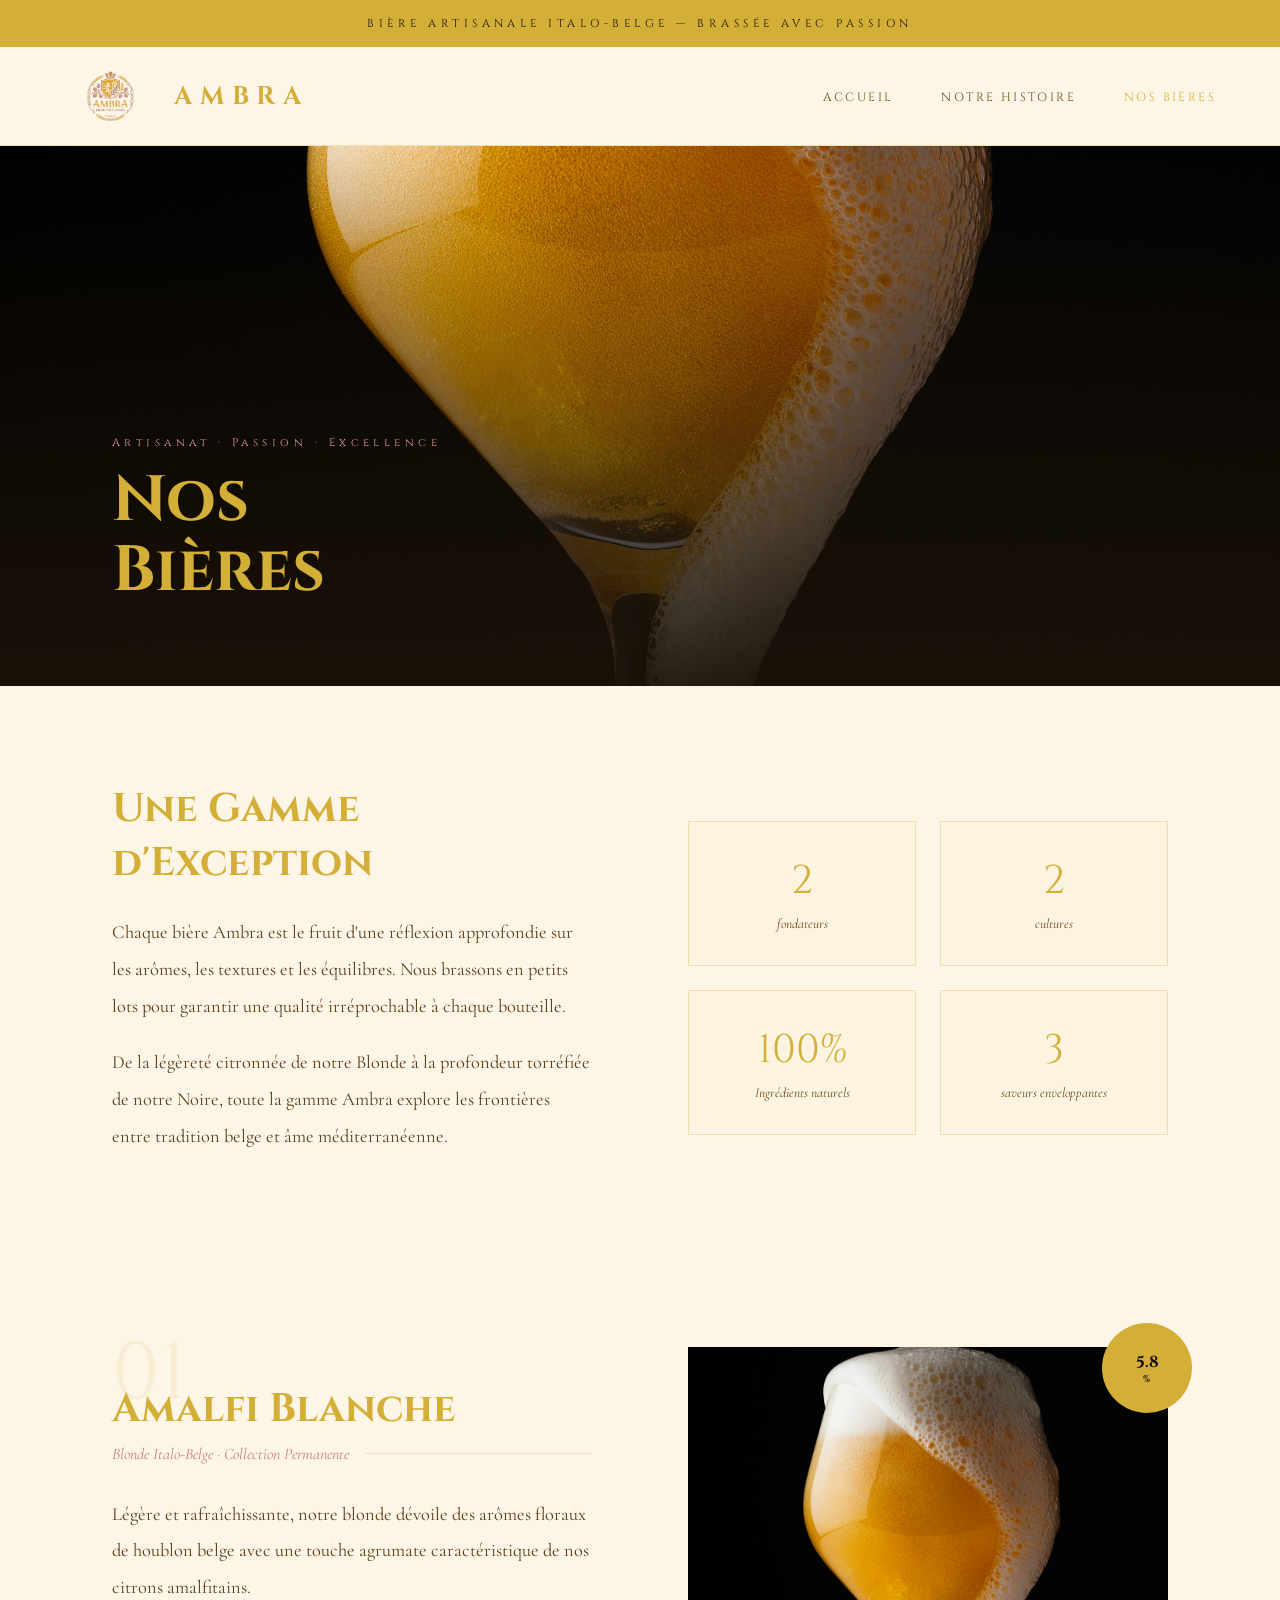
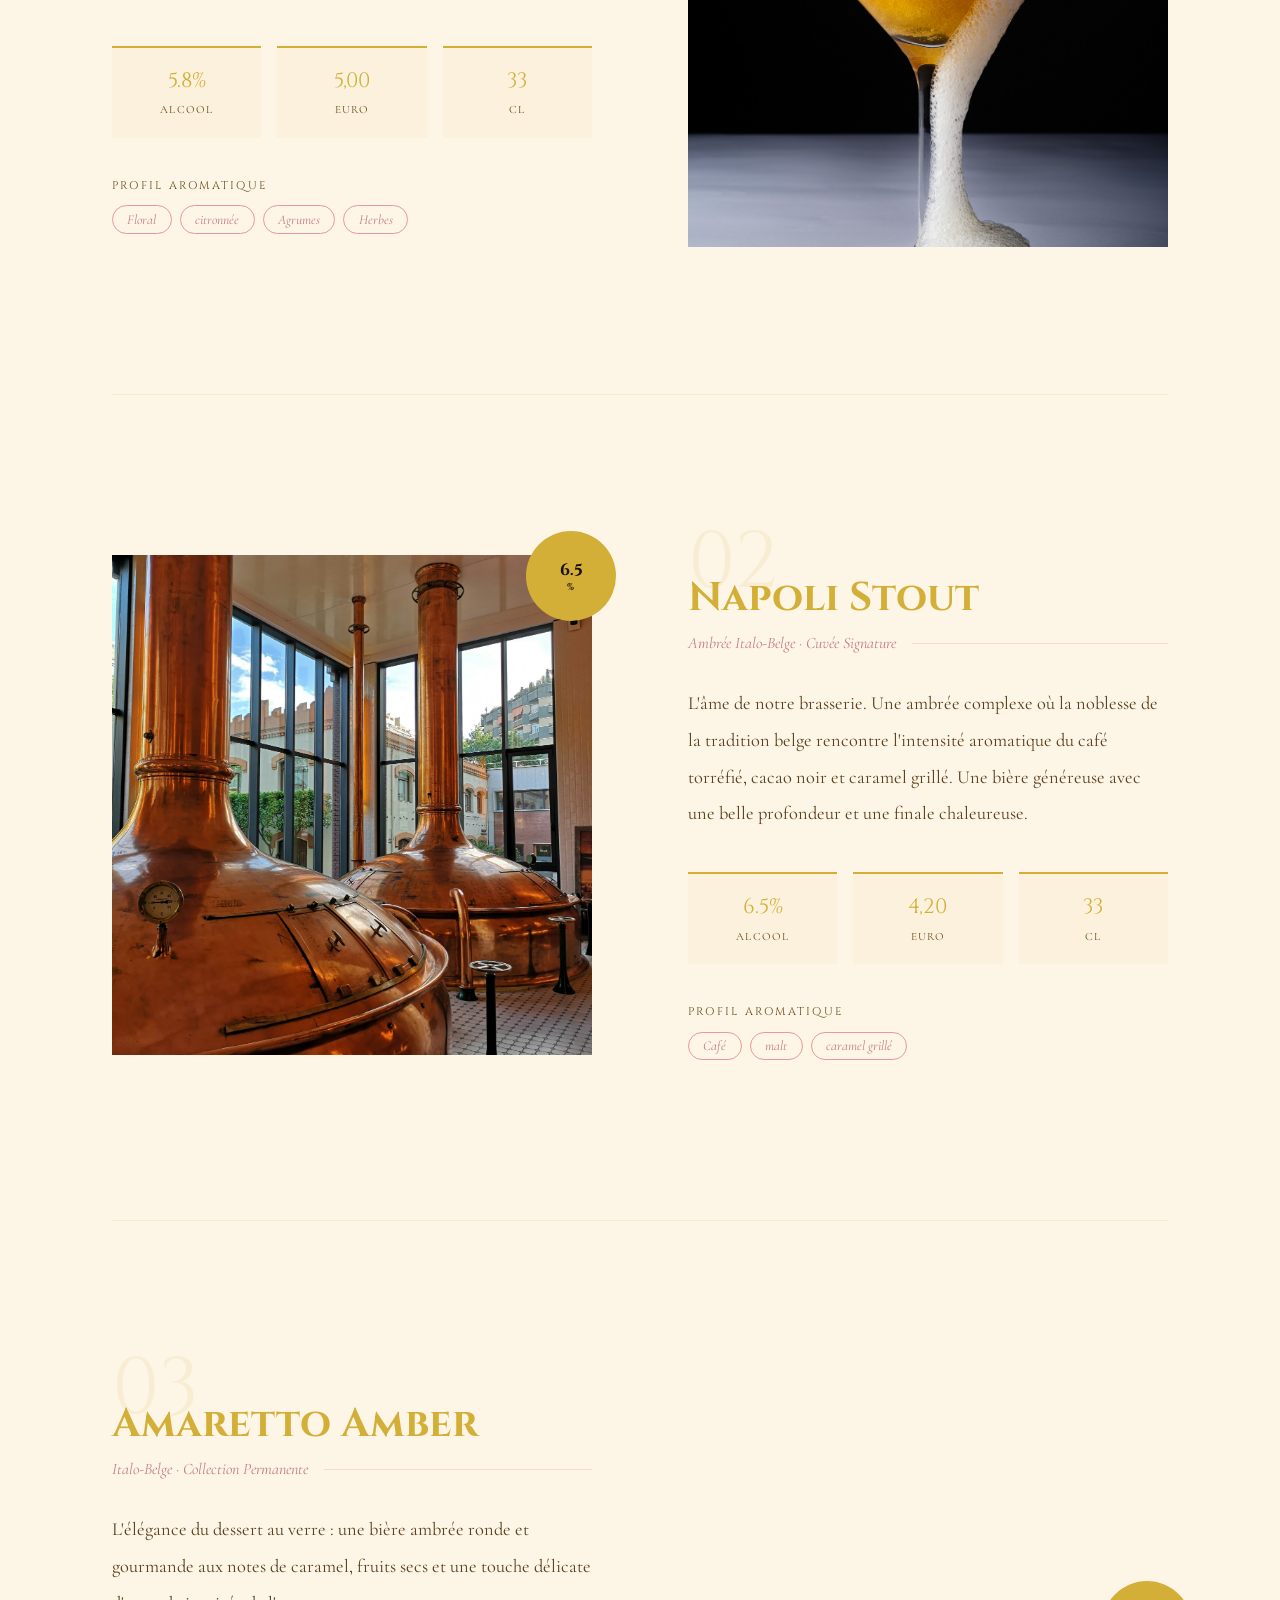
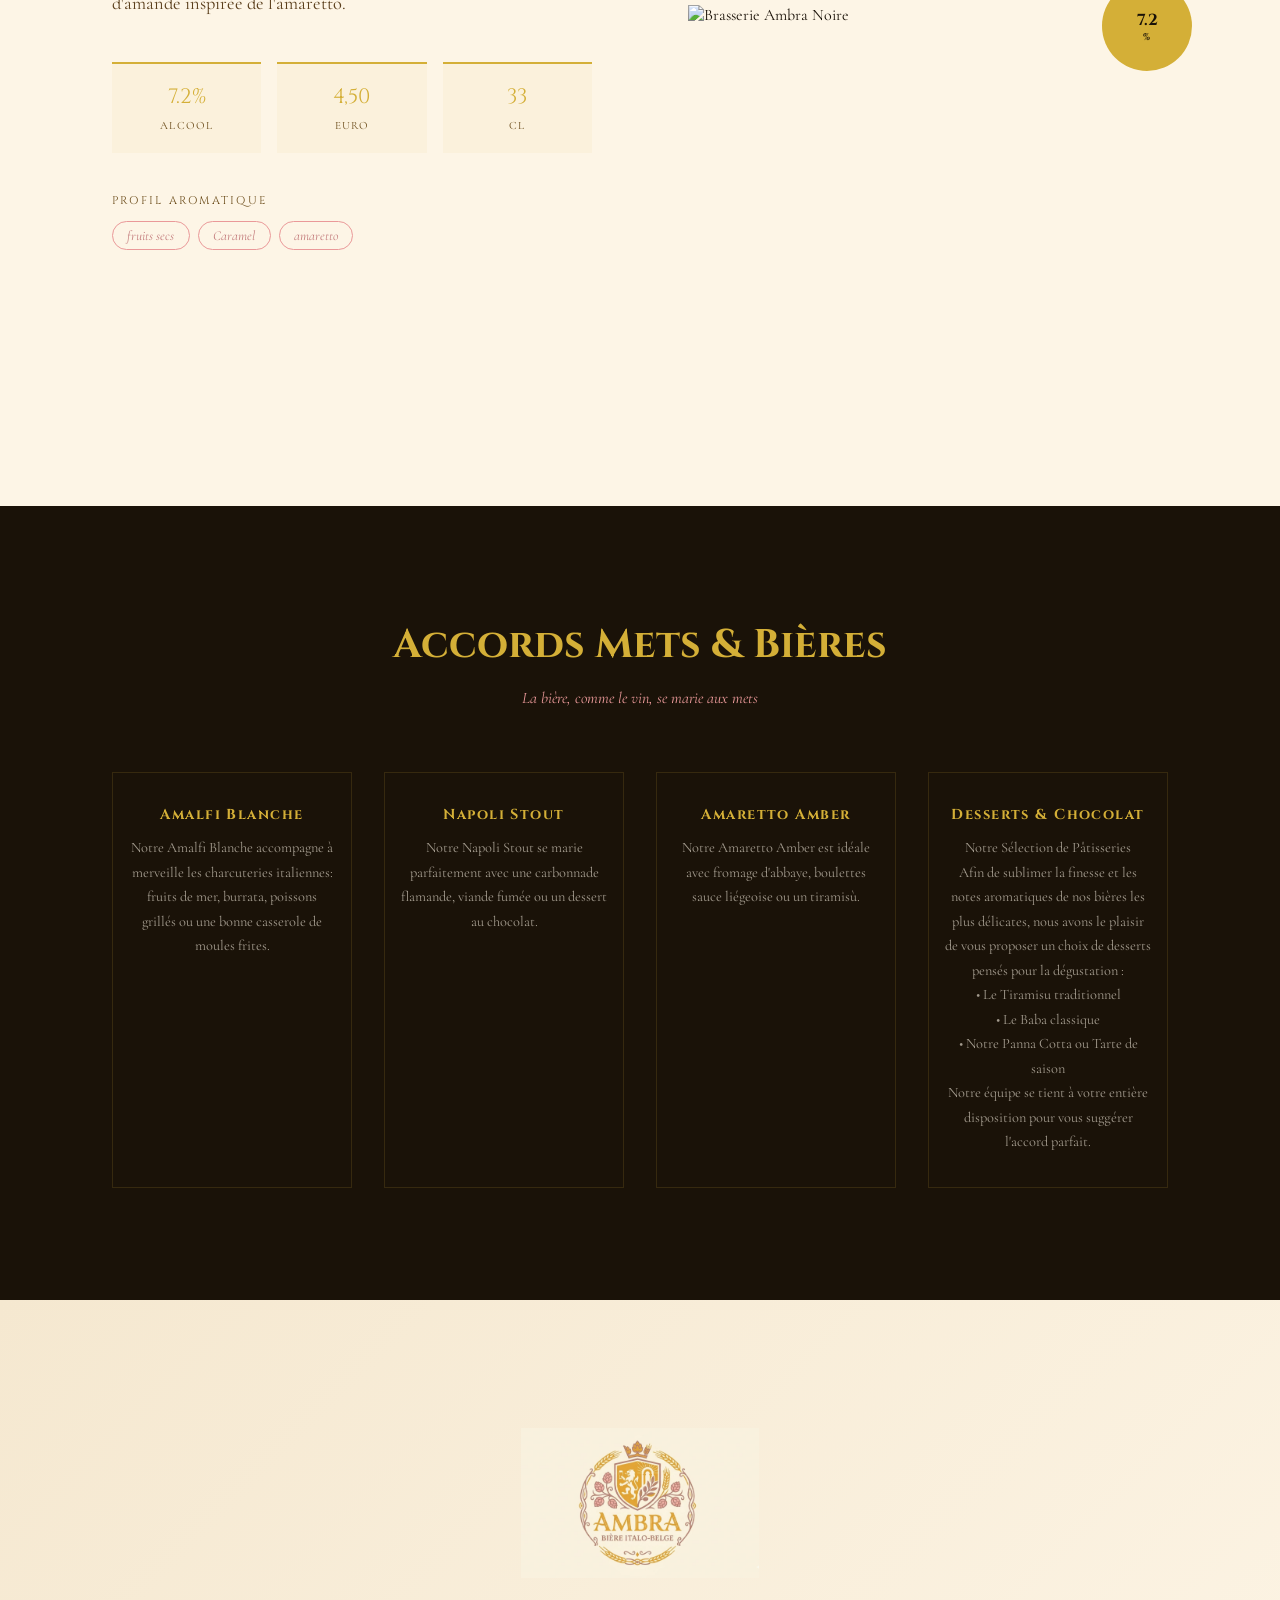
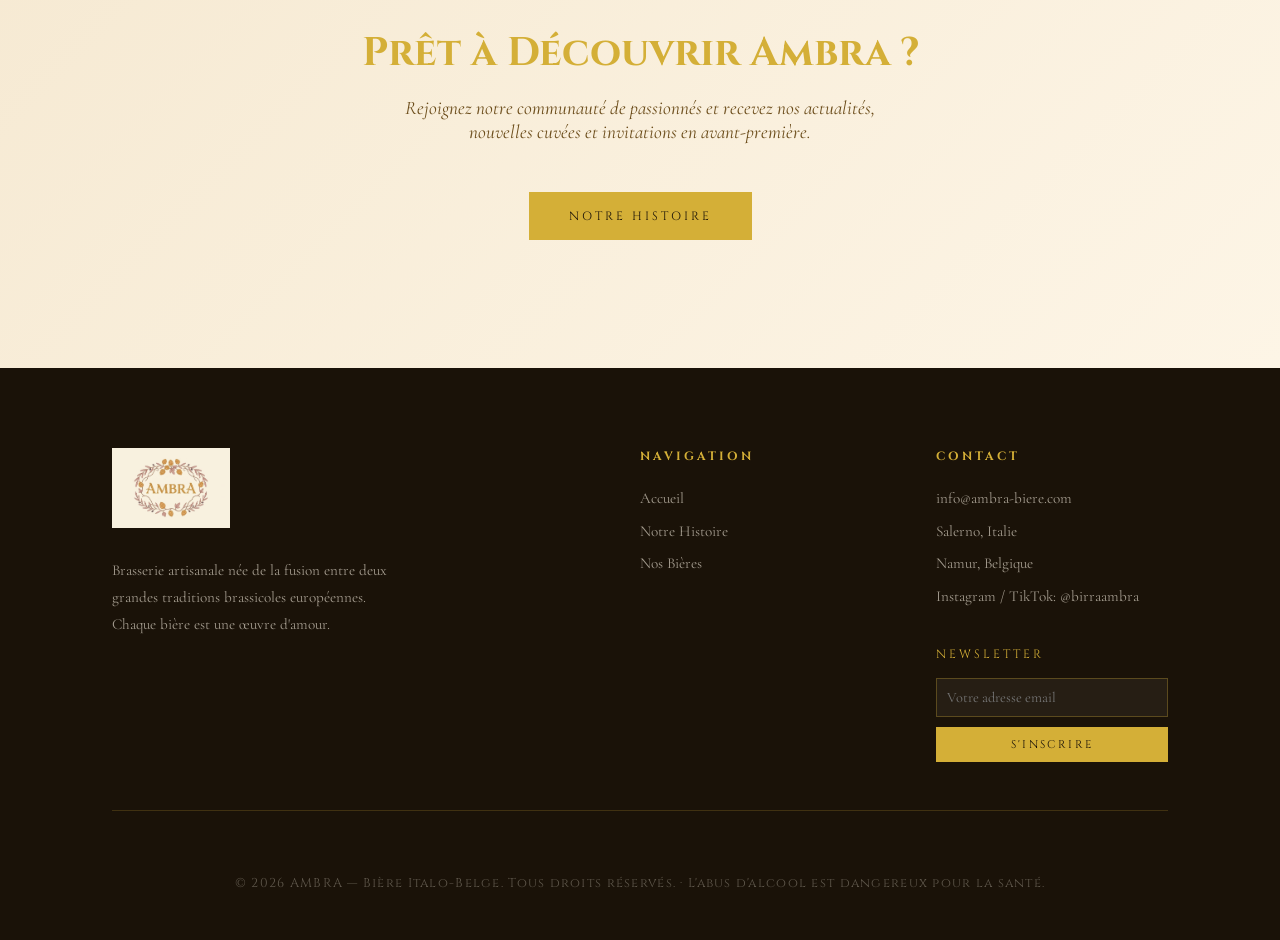
==== commit 8049bbd3: "added changes" ====
--- a/bieres.html
+++ b/bieres.html
@@ -1,1204 +1,233 @@
 <!DOCTYPE html>
+
 <html lang="fr">
 <head>
-  <meta charset="UTF-8">
-  <meta name="viewport" content="width=device-width, initial-scale=1.0">
-  <title>Nos Bières — AMBRA Bière Italo-Belge</title>
-  <link rel="preconnect" href="https://fonts.googleapis.com">
-  <link href="https://fonts.googleapis.com/css2?family=Cormorant+Garamond:ital,wght@0,300;0,400;0,600;1,300;1,400&family=Cinzel:wght@400;600;700&family=EB+Garamond:ital,wght@0,400;1,400&display=swap" rel="stylesheet">
-  <style>
-    :root {
-      --gold: #D4AF37;
-      --rose: #EA9999;
-      --cream: #FDF5E6;
-      --dark: #1a1208;
-      --brown: #6B4C1A;
-      --gold-light: #e8c95a;
-      --rose-muted: #c47e7e;
-    }
+<meta charset="utf-8"/>
+<meta content="width=device-width, initial-scale=1.0" name="viewport"/>
+<title>Nos Bières — AMBRA Bière Italo-Belge</title>
+<link href="https://fonts.googleapis.com" rel="preconnect"/>
+<link href="https://fonts.googleapis.com/css2?family=Cormorant+Garamond:ital,wght@0,300;0,400;0,600;1,300;1,400&amp;family=Cinzel:wght@400;600;700&amp;family=EB+Garamond:ital,wght@0,400;1,400&amp;display=swap" rel="stylesheet"/><link href="css/bieres.css" rel="stylesheet"/>
 
-    * { margin: 0; padding: 0; box-sizing: border-box; }
-    html { scroll-behavior: smooth; }
-
-    body {
-      background-color: var(--cream);
-      color: var(--dark);
-      font-family: 'Cormorant Garamond', serif;
-      overflow-x: hidden;
-    }
-
-    .banner {
-      background: var(--gold);
-      padding: 1rem;
-      text-align: center;
-      font-family: 'Cinzel', serif;
-      font-size: 0.7rem;
-      letter-spacing: 0.4em;
-      color: var(--dark);
-    }
-
-    nav {
-      position: fixed;
-      top: 0; left: 0; right: 0;
-      z-index: 100;
-      padding: 1.2rem 4rem;
-      display: flex;
-      align-items: center;
-      justify-content: space-between;
-      background: rgba(253, 245, 230, 0.92);
-      backdrop-filter: blur(10px);
-      border-bottom: 1px solid rgba(212, 175, 55, 0.3);
-    }
-
-    .nav-logo {
-      font-family: 'Cinzel', serif;
-      font-size: 1.6rem;
-      color: var(--gold);
-      letter-spacing: 0.3em;
-      text-decoration: none;
-      font-weight: 700;
-    }
-
-    .nav-links {
-      display: flex;
-      gap: 3rem;
-      list-style: none;
-    }
-
-    .nav-links a {
-      font-family: 'Cinzel', serif;
-      font-size: 0.75rem;
-      letter-spacing: 0.2em;
-      text-transform: uppercase;
-      color: var(--brown);
-      text-decoration: none;
-      transition: color 0.3s;
-    }
-
-    .nav-links a:hover, .nav-links a.active { color: var(--gold); }
-
-    /* PAGE HERO */
-    .page-hero {
-      height: 60vh;
-      position: relative;
-      display: flex;
-      align-items: flex-end;
-      overflow: hidden;
-    }
-
-    .page-hero img {
-      position: absolute;
-      inset: 0;
-      width: 100%;
-      height: 100%;
-      object-fit: cover;
-      object-position: center;
-    }
-
-    .page-hero::after {
-      content: '';
-      position: absolute;
-      inset: 0;
-      background: linear-gradient(to top, rgba(26,18,8,0.95) 0%, rgba(26,18,8,0.4) 60%, transparent 100%);
-    }
-
-    .page-hero-content {
-      position: relative;
-      z-index: 2;
-      padding: 5rem 7rem;
-    }
-
-    .page-hero-content .label {
-      font-family: 'Cinzel', serif;
-      font-size: 0.7rem;
-      letter-spacing: 0.4em;
-      color: var(--rose);
-      margin-bottom: 1rem;
-      display: block;
-    }
-
-    .page-hero-content h1 {
-      font-family: 'Cinzel', serif;
-      font-size: 4rem;
-      color: var(--gold);
-      font-weight: 700;
-      line-height: 1.1;
-    }
-
-    /* INTRO */
-    .bieres-intro {
-      padding: 6rem 7rem 4rem;
-      display: grid;
-      grid-template-columns: 1fr 1fr;
-      gap: 6rem;
-      align-items: center;
-    }
-
-    .bieres-intro-text h2 {
-      font-family: 'Cinzel', serif;
-      font-size: 2.5rem;
-      color: var(--gold);
-      margin-bottom: 1.5rem;
-    }
-
-    .bieres-intro-text p {
-      font-size: 1.15rem;
-      line-height: 2;
-      color: #5a3e1b;
-      margin-bottom: 1.2rem;
-    }
-
-    .intro-stats {
-      display: grid;
-      grid-template-columns: 1fr 1fr;
-      gap: 1.5rem;
-    }
-
-    .stat {
-      text-align: center;
-      padding: 2rem;
-      border: 1px solid rgba(212, 175, 55, 0.3);
-      background: rgba(212, 175, 55, 0.03);
-    }
-
-    .stat-num {
-      font-family: 'Cinzel', serif;
-      font-size: 2.5rem;
-      color: var(--gold);
-      display: block;
-      margin-bottom: 0.3rem;
-    }
-
-    .stat-label {
-      font-size: 0.85rem;
-      color: var(--brown);
-      font-style: italic;
-    }
-
-    /* FILTER */
-    .filter-bar {
-      padding: 3rem 7rem;
-      border-top: 1px solid rgba(212, 175, 55, 0.2);
-      border-bottom: 1px solid rgba(212, 175, 55, 0.2);
-      display: flex;
-      gap: 1rem;
-      align-items: center;
-    }
-
-    .filter-label {
-      font-family: 'Cinzel', serif;
-      font-size: 0.7rem;
-      letter-spacing: 0.2em;
-      color: var(--brown);
-      margin-right: 1rem;
-    }
-
-    .filter-btn {
-      padding: 0.6rem 1.5rem;
-      background: transparent;
-      border: 1px solid rgba(212, 175, 55, 0.3);
-      font-family: 'Cinzel', serif;
-      font-size: 0.7rem;
-      letter-spacing: 0.15em;
-      color: var(--brown);
-      cursor: pointer;
-      transition: all 0.3s;
-    }
-
-    .filter-btn:hover, .filter-btn.active {
-      background: var(--gold);
-      color: var(--dark);
-      border-color: var(--gold);
-    }
-
-    /* BIERE CARDS */
-    .bieres-showcase {
-      padding: 6rem 7rem;
-    }
-
-    .biere-feature {
-      display: grid;
-      grid-template-columns: 1fr 1fr;
-      gap: 6rem;
-      align-items: center;
-      margin-bottom: 8rem;
-      padding-bottom: 8rem;
-      border-bottom: 1px solid rgba(212, 175, 55, 0.15);
-    }
-
-    .biere-feature:last-child {
-      border-bottom: none;
-      margin-bottom: 0;
-    }
-
-    .biere-feature:nth-child(even) .biere-feature-image {
-      order: -1;
-    }
-
-    .biere-feature-image {
-      position: relative;
-    }
-
-    .biere-feature-image img {
-      width: 100%;
-      height: 500px;
-      object-fit: cover;
-    }
-
-    .biere-badge {
-      position: absolute;
-      top: -1.5rem;
-      right: -1.5rem;
-      width: 90px;
-      height: 90px;
-      border-radius: 50%;
-      background: var(--gold);
-      display: flex;
-      flex-direction: column;
-      align-items: center;
-      justify-content: center;
-      font-family: 'Cinzel', serif;
-      font-size: 1rem;
-      font-weight: 700;
-      color: var(--dark);
-    }
-
-    .biere-badge small {
-      font-size: 0.6rem;
-      letter-spacing: 0.1em;
-    }
-
-    .biere-feature-content .biere-num {
-      font-family: 'Cinzel', serif;
-      font-size: 5rem;
-      color: var(--gold);
-      opacity: 0.1;
-      line-height: 1;
-      margin-bottom: -2rem;
-    }
-
-    .biere-feature-content h2 {
-      font-family: 'Cinzel', serif;
-      font-size: 2.5rem;
-      color: var(--gold);
-      margin-bottom: 0.5rem;
-    }
-
-    .biere-type {
-      font-style: italic;
-      color: var(--rose-muted);
-      font-size: 1rem;
-      margin-bottom: 2rem;
-      display: flex;
-      align-items: center;
-      gap: 1rem;
-    }
-
-    .biere-type::after {
-      content: '';
-      flex: 1;
-      height: 1px;
-      background: var(--rose);
-      opacity: 0.3;
-    }
-
-    .biere-desc {
-      font-size: 1.15rem;
-      line-height: 2;
-      color: #5a3e1b;
-      margin-bottom: 2.5rem;
-    }
-
-    .biere-specs {
-      display: grid;
-      grid-template-columns: repeat(3, 1fr);
-      gap: 1rem;
-      margin-bottom: 2.5rem;
-    }
-
-    .spec {
-      text-align: center;
-      padding: 1.2rem 0.5rem;
-      background: rgba(212, 175, 55, 0.06);
-      border-top: 2px solid var(--gold);
-    }
-
-    .spec-val {
-      font-family: 'Cinzel', serif;
-      font-size: 1.3rem;
-      color: var(--gold);
-      display: block;
-      margin-bottom: 0.2rem;
-    }
-
-    .spec-key {
-      font-size: 0.7rem;
-      letter-spacing: 0.1em;
-      color: var(--brown);
-      text-transform: uppercase;
-    }
-
-    .aromes {
-      margin-bottom: 2rem;
-    }
-
-    .aromes-title {
-      font-family: 'Cinzel', serif;
-      font-size: 0.7rem;
-      letter-spacing: 0.2em;
-      color: var(--brown);
-      margin-bottom: 0.8rem;
-    }
-
-    .arome-tags {
-      display: flex;
-      flex-wrap: wrap;
-      gap: 0.5rem;
-    }
-
-    .arome-tag {
-      padding: 0.3rem 0.9rem;
-      border: 1px solid var(--rose);
-      color: var(--rose-muted);
-      font-style: italic;
-      font-size: 0.85rem;
-      border-radius: 20px;
-    }
-
-    /* PAIRING */
-    .pairing {
-      padding: 7rem 7rem;
-      background: var(--dark);
-    }
-
-    .pairing h2 {
-      font-family: 'Cinzel', serif;
-      font-size: 2.5rem;
-      color: var(--gold);
-      text-align: center;
-      margin-bottom: 1rem;
-    }
-
-    .pairing .subtitle {
-      text-align: center;
-      color: var(--rose);
-      font-style: italic;
-      margin-bottom: 4rem;
-    }
-
-    .pairing-grid {
-      display: grid;
-      grid-template-columns: repeat(4, 1fr);
-      gap: 2rem;
-    }
-
-    .pairing-card {
-      text-align: center;
-      padding: 2rem 1rem;
-      border: 1px solid rgba(212, 175, 55, 0.15);
-      transition: border-color 0.3s;
-    }
-
-    .pairing-card:hover {
-      border-color: var(--gold);
-    }
-
-    .pairing-icon { font-size: 3rem; display: block; margin-bottom: 1rem; }
-
-    .pairing-card h3 {
-      font-family: 'Cinzel', serif;
-      color: var(--gold);
-      font-size: 0.9rem;
-      letter-spacing: 0.1em;
-      margin-bottom: 0.8rem;
-    }
-
-    .pairing-card p {
-      color: rgba(253, 245, 230, 0.6);
-      font-size: 0.9rem;
-      line-height: 1.7;
-    }
-
-    /* CTA */
-    .cta-section {
-      padding: 8rem 7rem;
-      text-align: center;
-      background: linear-gradient(135deg, #f5e8d0, var(--cream));
-    }
-
-    .cta-section img.logo-big {
-      height: 150px;
-      margin: 0 auto 3rem;
-      display: block;
-    }
-
-    .cta-section h2 {
-      font-family: 'Cinzel', serif;
-      font-size: 2.5rem;
-      color: var(--gold);
-      margin-bottom: 1rem;
-    }
-
-    .cta-section p {
-      font-size: 1.2rem;
-      color: var(--brown);
-      font-style: italic;
-      margin-bottom: 3rem;
-      max-width: 500px;
-      margin-left: auto;
-      margin-right: auto;
-    }
-
-    .btn-primary {
-      padding: 1rem 2.5rem;
-      background: var(--gold);
-      color: var(--dark);
-      font-family: 'Cinzel', serif;
-      font-size: 0.75rem;
-      letter-spacing: 0.25em;
-      text-transform: uppercase;
-      text-decoration: none;
-      border: none;
-      cursor: pointer;
-      transition: all 0.3s;
-      display: inline-block;
-    }
-
-    .btn-primary:hover {
-      background: var(--gold-light);
-      transform: translateY(-2px);
-    }
-
-    /* FOOTER */
-    footer {
-      background: var(--dark);
-      padding: 5rem 7rem 3rem;
-      color: rgba(253, 245, 230, 0.6);
-    }
-
-    .footer-top {
-      display: grid;
-      grid-template-columns: 2fr 1fr 1fr;
-      gap: 4rem;
-      margin-bottom: 4rem;
-      padding-bottom: 3rem;
-      border-bottom: 1px solid rgba(212, 175, 55, 0.2);
-    }
-
-    .footer-brand img {
-      height: 80px;
-      margin-bottom: 1.5rem;
-    }
-
-    .footer-brand p {
-      font-size: 0.95rem;
-      line-height: 1.8;
-      max-width: 300px;
-    }
-
-    .footer-col h4 {
-      font-family: 'Cinzel', serif;
-      color: var(--gold);
-      font-size: 0.75rem;
-      letter-spacing: 0.25em;
-      text-transform: uppercase;
-      margin-bottom: 1.5rem;
-    }
-
-    .footer-col ul {
-      list-style: none;
-      display: flex;
-      flex-direction: column;
-      gap: 0.8rem;
-    }
-
-    .footer-col a {
-      color: rgba(253, 245, 230, 0.6);
-      text-decoration: none;
-      font-size: 0.95rem;
-      transition: color 0.3s;
-    }
-
-    .footer-col a:hover { color: var(--gold); }
-
-    .footer-bottom {
-      text-align: center;
-      font-size: 0.8rem;
-      color: rgba(253, 245, 230, 0.3);
-      font-family: 'Cinzel', serif;
-      letter-spacing: 0.1em;
-    }
-
-    .ornament-divider {
-      text-align: center;
-      padding: 3rem 0;
-      color: var(--gold);
-      font-size: 1.5rem;
-      letter-spacing: 1rem;
-      opacity: 0.5;
-    }
-
-
-    /* RESPONSIVE FIXES */
-    img {
-      max-width: 100%;
-      display: block;
-    }
-
-    a, button {
-      -webkit-tap-highlight-color: transparent;
-    }
-
-    @media (max-width: 1180px) {
-      nav {
-        padding: 1rem 2rem;
-      }
-
-      .nav-links {
-        gap: 1.5rem;
-      }
-
-      .hero-left,
-      .section-intro,
-      .section-bieres,
-      .section-process,
-      .page-hero-content,
-      .histoire-intro,
-      .timeline,
-      .founders,
-      .valeurs,
-      .bieres-intro,
-      .filter-bar,
-      .bieres-showcase,
-      .pairing,
-      .cta-section,
-      footer {
-        padding-left: 3rem;
-        padding-right: 3rem;
-      }
-
-      .section-intro,
-      .bieres-intro,
-      .biere-feature {
-        gap: 3rem;
-      }
-
-      .pairing-grid {
-        grid-template-columns: repeat(2, 1fr);
-      }
-    }
-
-    @media (max-width: 900px) {
-      .banner {
-        padding: 0.8rem 1rem;
-        font-size: 0.6rem;
-        letter-spacing: 0.22em;
-        line-height: 1.6;
-      }
-
-      nav {
-        position: sticky;
-        top: 0;
-        flex-direction: column;
-        justify-content: center;
-        gap: 1rem;
-        padding: 1rem 1.25rem;
-      }
-
-      .nav-logo {
-        font-size: 1.35rem;
-        letter-spacing: 0.22em;
-      }
-
-      .nav-links {
-        width: 100%;
-        justify-content: center;
-        flex-wrap: wrap;
-        gap: 0.8rem 1.2rem;
-      }
-
-      .nav-links a {
-        font-size: 0.68rem;
-        letter-spacing: 0.14em;
-      }
-
-      .hero {
-        min-height: auto;
-        grid-template-columns: 1fr;
-      }
-
-      .hero-left {
-        padding: 5rem 2rem 3rem;
-        text-align: center;
-        align-items: center;
-      }
-
-      .hero-title {
-        font-size: clamp(3rem, 12vw, 4.8rem);
-      }
-
-      .hero-desc {
-        max-width: 620px;
-      }
-
-      .hero-cta {
-        justify-content: center;
-        flex-wrap: wrap;
-      }
-
-      .hero-ornament,
-      .scroll-line {
-        display: none;
-      }
-
-      .hero-right {
-        min-height: 45vh;
-      }
-
-      .hero-right img {
-        height: 45vh;
-      }
-
-      .hero-right::after {
-        background: linear-gradient(to bottom, var(--cream) 0%, transparent 35%);
-      }
-
-      .section-intro,
-      .process-grid,
-      .bieres-intro,
-      .biere-feature,
-      .founders-grid {
-        grid-template-columns: 1fr;
-      }
-
-      .section-intro,
-      .section-bieres,
-      .section-process,
-      .founders,
-      .valeurs,
-      .pairing,
-      .cta-section {
-        padding-top: 5rem;
-        padding-bottom: 5rem;
-      }
-
-      .section-intro-text h2,
-      .section-bieres h2,
-      .section-process h2,
-      .founders h2,
-      .valeurs h2,
-      .bieres-intro-text h2,
-      .pairing h2,
-      .cta-section h2,
-      .timeline h2 {
-        font-size: clamp(2rem, 8vw, 2.6rem);
-      }
-
-      .intro-image-wrap img,
-      .founder-card img,
-      .biere-feature-image img {
-        height: auto;
-        max-height: 520px;
-        object-fit: cover;
-      }
-
-      .intro-image-wrap::before,
-      .founder-card::before {
-        display: none;
-      }
-
-      .process-images {
-        order: 2;
-      }
-
-      .process-steps {
-        order: 1;
-      }
-
-      .bieres-grid,
-      .valeurs-grid {
-        grid-template-columns: 1fr;
-      }
-
-      .page-hero {
-        height: 52vh;
-        min-height: 360px;
-      }
-
-      .page-hero-content {
-        padding-top: 4rem;
-        padding-bottom: 4rem;
-      }
-
-      .page-hero-content h1 {
-        font-size: clamp(2.8rem, 12vw, 4rem);
-      }
-
-      .page-hero-content .label {
-        letter-spacing: 0.22em;
-        line-height: 1.6;
-      }
-
-      .histoire-intro {
-        padding-top: 5rem;
-        padding-bottom: 4rem;
-      }
-
-      .histoire-intro .lead {
-        font-size: 1.35rem;
-      }
-
-      .timeline-line {
-        left: 3rem;
-        top: 11rem;
-      }
-
-      .timeline-item,
-      .timeline-item:nth-child(even) {
-        grid-template-columns: 50px 1fr;
-        gap: 1.5rem;
-        margin-bottom: 3rem;
-      }
-
-      .timeline-empty {
-        display: none;
-      }
-
-      .timeline-year,
-      .timeline-item:nth-child(even) .timeline-year {
-        grid-column: 1;
-        grid-row: 1;
-      }
-
-      .timeline-content,
-      .timeline-item:nth-child(even) .timeline-content {
-        grid-column: 2;
-        grid-row: 1;
-      }
-
-      .intro-stats,
-      .biere-specs {
-        grid-template-columns: repeat(3, 1fr);
-      }
-
-      .biere-feature,
-      .biere-feature:last-child {
-        margin-bottom: 5rem;
-        padding-bottom: 5rem;
-      }
-
-      .biere-feature:nth-child(even) .biere-feature-image {
-        order: 0;
-      }
-
-      .biere-feature-content .biere-num {
-        font-size: 4rem;
-        margin-bottom: -1.5rem;
-      }
-
-      .biere-feature-content h2 {
-        font-size: clamp(2rem, 8vw, 2.5rem);
-      }
-
-      .biere-badge {
-        top: 1rem;
-        right: 1rem;
-        width: 74px;
-        height: 74px;
-      }
-
-      .filter-bar {
-        flex-wrap: wrap;
-      }
-
-      .filter-label {
-        width: 100%;
-        margin-right: 0;
-      }
-
-      .footer-top {
-        grid-template-columns: 1fr;
-        gap: 2.5rem;
-      }
-    }
-
-    @media (max-width: 600px) {
-      .hero-left,
-      .section-intro,
-      .section-bieres,
-      .section-process,
-      .page-hero-content,
-      .histoire-intro,
-      .timeline,
-      .founders,
-      .valeurs,
-      .bieres-intro,
-      .filter-bar,
-      .bieres-showcase,
-      .pairing,
-      .cta-section,
-      footer {
-        padding-left: 1.25rem;
-        padding-right: 1.25rem;
-      }
-
-      .hero-left {
-        padding-top: 4rem;
-      }
-
-      .hero-tagline,
-      .page-hero-content .label {
-        font-size: 0.62rem;
-        letter-spacing: 0.18em;
-      }
-
-      .hero-subtitle {
-        font-size: 1.1rem;
-      }
-
-      .hero-desc,
-      .section-intro-text p,
-      .bieres-intro-text p,
-      .histoire-intro p,
-      .founder-card p,
-      .valeur p,
-      .biere-desc {
-        font-size: 1rem;
-        line-height: 1.75;
-      }
-
-      .hero-cta,
-      .btn-primary,
-      .btn-secondary {
-        width: 100%;
-      }
-
-      .btn-primary,
-      .btn-secondary {
-        text-align: center;
-        padding: 0.95rem 1rem;
-        font-size: 0.68rem;
-        letter-spacing: 0.16em;
-      }
-
-      .ornament-divider {
-        letter-spacing: 0.4rem;
-        padding: 2rem 0;
-      }
-
-      .process-step {
-        gap: 1rem;
-      }
-
-      .step-num {
-        font-size: 2rem;
-        min-width: 2.3rem;
-      }
-
-      .process-images {
-        grid-template-columns: 1fr;
-      }
-
-      .process-images img,
-      .process-images img:first-child {
-        height: auto;
-        max-height: 340px;
-      }
-
-      .page-hero {
-        height: 46vh;
-        min-height: 320px;
-      }
-
-      .timeline-line {
-        display: none;
-      }
-
-      .timeline-item,
-      .timeline-item:nth-child(even) {
-        display: block;
-      }
-
-      .timeline-year {
-        align-items: flex-start;
-        padding-top: 0;
-        margin-bottom: 1rem;
-      }
-
-      .timeline-dot {
-        display: none;
-      }
-
-      .timeline-content {
-        padding: 1.5rem;
-      }
-
-      .intro-stats,
-      .biere-specs,
-      .pairing-grid {
-        grid-template-columns: 1fr;
-      }
-
-      .stat {
-        padding: 1.5rem;
-      }
-
-      .biere-type {
-        display: block;
-        line-height: 1.6;
-      }
-
-      .biere-type::after {
-        display: none;
-      }
-
-      .arome-tags {
-        gap: 0.4rem;
-      }
-
-      .cta-section img.logo-big,
-      .footer-brand img {
-        height: auto;
-        max-height: 110px;
-        margin-left: auto;
-        margin-right: auto;
-      }
-
-      .footer-brand p,
-      .footer-col,
-      .footer-bottom {
-        text-align: center;
-        margin-left: auto;
-        margin-right: auto;
-      }
-
-      .footer-col ul {
-        align-items: center;
-      }
-    }
-
-  </style>
 </head>
 <body>
-
-  <div class="banner">BIÈRE ARTISANALE ITALO-BELGE — BRASSÉE AVEC PASSION</div>
-
-  <nav>
-    <a href="index.html" class="nav-logo">AMBRA</a>
-    <ul class="nav-links">
-      <li><a href="index.html">Accueil</a></li>
-      <li><a href="histoire.html">Notre Histoire</a></li>
-      <li><a href="bieres.html" class="active">Nos Bières</a></li>
-    </ul>
-  </nav>
-
-  <!-- PAGE HERO -->
-  <section class="page-hero">
-    <img src="images/beer-glass.jpg" alt="Bière Ambra">
-    <div class="page-hero-content">
-      <span class="label">Artisanat · Passion · Excellence</span>
-      <h1>Nos<br>Bières</h1>
-    </div>
-  </section>
-
-  <!-- INTRO -->
-  <section class="bieres-intro">
-    <div class="bieres-intro-text">
-      <h2>Une Gamme<br>d'Exception</h2>
-      <p>Chaque bière Ambra est le fruit d'une réflexion approfondie sur les arômes, les textures et les équilibres. Nous brassons en petits lots pour garantir une qualité irréprochable à chaque bouteille.</p>
-      <p>De la légèreté citronnée de notre Blonde à la profondeur torréfiée de notre Noire, toute la gamme Ambra explore les frontières entre tradition belge et âme méditerranéenne.</p>
-    </div>
-    <div class="intro-stats">
-      <div class="stat">
-        <span class="stat-num">2</span>
-        <span class="stat-label">fondateurs</span>
-      </div>
-      <div class="stat">
-        <span class="stat-num">4</span>
-        <span class="stat-label">Cuvées saisonnières</span>
-      </div>
-      <div class="stat">
-        <span class="stat-num">100%</span>
-        <span class="stat-label">Ingrédients naturels</span>
-      </div>
-      <div class="stat">
-        <span class="stat-num">3</span>
-        <span class="stat-label">saveurs enveloppantes</span>
-      </div>
-    </div>
-  </section>
-
-
-  <!-- SHOWCASE -->
-  <section class="bieres-showcase">
-
-    <!-- BIÈRE 1 -->
-    <div class="biere-feature">
-      <div class="biere-feature-content">
-        <div class="biere-num">01</div>
-        <h2>Amalfi Blonde</h2>
-        <div class="biere-type">Blonde Italo-Belge · Collection Permanente</div>
-        <p class="biere-desc">Légère et rafraîchissante, notre blonde dévoile des arômes floraux de houblon belge avec une touche agrumate caractéristique de nos citrons amalfitains.</p>
-        <div class="biere-specs">
-          <div class="spec">
-            <span class="spec-val">5.8°</span>
-            <span class="spec-key">Alcool</span>
-          </div>
-          <div class="spec">
-            <span class="spec-val">22</span>
-            <span class="spec-key">IBU</span>
-          </div>
-          <div class="spec">
-            <span class="spec-val">4 EBC</span>
-            <span class="spec-key">Couleur</span>
-          </div>
-        </div>
-        <div class="aromes">
-          <p class="aromes-title">PROFIL AROMATIQUE</p>
-          <div class="arome-tags">
-            <span class="arome-tag">Floral</span>
-            <span class="arome-tag">citronnée</span>
-            <span class="arome-tag">Agrumes</span>
-            <span class="arome-tag">Herbes</span>
-          </div>
-        </div>
-      </div>
-      <div class="biere-feature-image">
-        <img src="images/beer-glass.jpg" alt="Ambra Blonde">
-        <div class="biere-badge">5.8<small>%</small></div>
-      </div>
-    </div>
-
-    <!-- BIÈRE 2 -->
-    <div class="biere-feature">
-      <div class="biere-feature-image">
-        <img src="images/copper-tanks.jpg" alt="Ambra Dorée - Brasserie">
-        <div class="biere-badge">6.5<small>%</small></div>
-      </div>
-      <div class="biere-feature-content">
-        <div class="biere-num">02</div>
-        <h2>Ambra Dorée</h2>
-        <div class="biere-type">Ambrée Italo-Belge · Cuvée Signature</div>
-        <p class="biere-desc">L'âme de notre brasserie. Une ambrée complexe où la noblesse de la tradition belge rencontre l'intensité aromatique du café torréfié.</p>
-        <div class="biere-specs">
-          <div class="spec">
-            <span class="spec-val">6.5°</span>
-            <span class="spec-key">Alcool</span>
-          </div>
-          <div class="spec">
-            <span class="spec-val">35</span>
-            <span class="spec-key">IBU</span>
-          </div>
-          <div class="spec">
-            <span class="spec-val">18 EBC</span>
-            <span class="spec-key">Couleur</span>
-          </div>
-        </div>
-        <div class="aromes">
-          <p class="aromes-title">PROFIL AROMATIQUE</p>
-          <div class="arome-tags">
-            <span class="arome-tag">Café</span>
-            <span class="arome-tag">malt</span>  
-          </div>
-        </div>
-      </div>
-    </div>
-
-    <!-- BIÈRE 3 -->
-    <div class="biere-feature">
-      <div class="biere-feature-content">
-        <div class="biere-num">03</div>
-        <h2>Il Vizio di Ambra</h2>
-        <div class="biere-type"> Italo-Belge · Collection Permanente</div>
-        <p class="biere-desc">L'élégance du dessert au verre : une symphonie enveloppante de doux mascarpone, de fragrance biscuitée et d'une touche de cacao amer raffiné.</p>
-        <div class="biere-specs">
-          <div class="spec">
-            <span class="spec-val">7.2°</span>
-            <span class="spec-key">Alcool</span>
-          </div>
-          <div class="spec">
-            <span class="spec-val">45</span>
-            <span class="spec-key">IBU</span>
-          </div>
-          <div class="spec">
-            <span class="spec-val"> 50 EBC</span>
-            <span class="spec-key">Couleur</span>
-          </div>
-        </div>
-        <div class="aromes">
-          <p class="aromes-title">PROFIL AROMATIQUE</p>
-          <div class="arome-tags">
-            <span class="arome-tag">Café</span>
-            <span class="arome-tag">Cacao</span>
-            <span class="arome-tag">mascarpone</span>
-          </div>
-        </div>
-      </div>
-      <div class="biere-feature-image">
-        <img src="images/fermentation-tanks.jpg" alt="Brasserie Ambra Noire">
-        <div class="biere-badge">7.2<small>%</small></div>
-      </div>
-    </div>
-  </section>
-
-  <!-- PAIRING -->
-  <section class="pairing">
-    <h2>Accords Mets & Bières</h2>
-    <p class="subtitle">La bière, comme le vin, se marie aux mets</p>
-    <div class="pairing-grid">
-      <div class="pairing-card">
-        <h3>Fromages Affinés</h3>
-        <p>L'Ambra Dorée se marie parfaitement avec les fromages à pâte dure — Parmigiano, Comté, Pecorino stagionato.</p>
-      </div>
-      <div class="pairing-card">
-        <h3>Viandes & Charcuteries</h3>
-        <p>Notre Amalfi Blonde accompagne à merveille les charcuteries italiennes — mortadelle, bresaola, prosciutto crudo.</p>
-      </div>
-      <div class="pairing-card">
-        <h3>Desserts & Chocolat</h3>
-        <p>Le Vizio Di Ambra crée un accord sublime avec le chocolat noir 70%, le tiramisu ou les gâteaux au café.</p>
-      </div>
-    </div>
-  </section>
-
-  <!-- CTA -->
-  <section class="cta-section">
-    <img src="images/logo-primary.jpg" alt="Ambra Logo" class="logo-big">
-    <h2>Prêt à Découvrir Ambra ?</h2>
-    <p>Rejoignez notre communauté de passionnés et recevez nos actualités, nouvelles cuvées et invitations en avant-première.</p>
-    <a href="histoire.html" class="btn-primary">Notre Histoire</a>
-  </section>
-
-  <!-- FOOTER -->
-  <footer>
-    <div class="footer-top">
-      <div class="footer-brand">
-        <img src="images/logo-secondary.jpg" alt="Ambra Logo">
-        <p>Brasserie artisanale née de la fusion entre deux grandes traditions brassicoles européennes. Chaque bière est une œuvre d'amour.</p>
-      </div>
-      <div class="footer-col">
-        <h4>Navigation</h4>
-        <ul>
-          <li><a href="index.html">Accueil</a></li>
-          <li><a href="histoire.html">Notre Histoire</a></li>
-          <li><a href="bieres.html">Nos Bières</a></li>
-        </ul>
-      </div>
-      <div class="footer-col">
-        <h4>Contact</h4>
-        <ul>
-          <li><a href="#">info@ambra-biere.com</a></li>
-          <li><a href="#">Salerno, Italie</a></li>
-          <li><a href="#">Namur, Belgique</a></li>
-        </ul>
-      </div>
-    </div>
-    <div class="footer-bottom">
-      <p>© 2026 AMBRA — Bière Italo-Belge. Tous droits réservés. · L'abus d'alcool est dangereux pour la santé.</p>
-    </div>
-  </footer>
-
-  <script>
+<div class="banner">BIÈRE ARTISANALE ITALO-BELGE — BRASSÉE AVEC PASSION</div>
+<nav>
+<a class="nav-logo" href="index.html">
+<img alt="Ambra Logo" src="images/logo-primary.png"/>
+      AMBRA
+    </a>
+<ul class="nav-links">
+<li><a href="index.html">Accueil</a></li>
+<li><a href="histoire.html">Notre Histoire</a></li>
+<li><a class="active" href="bieres.html">Nos Bières</a></li>
+</ul>
+</nav>
+<section class="page-hero">
+<img alt="Bière Ambra" src="images/beer-glass.jpg"/>
+<div class="page-hero-content">
+<span class="label">Artisanat · Passion · Excellence</span>
+<h1>Nos<br/>Bières</h1>
+</div>
+</section>
+<section class="bieres-intro">
+<div class="bieres-intro-text">
+<h2>Une Gamme<br/>d'Exception</h2>
+<p>Chaque bière Ambra est le fruit d'une réflexion approfondie sur les arômes, les textures et les équilibres. Nous brassons en petits lots pour garantir une qualité irréprochable à chaque bouteille.</p>
+<p>De la légèreté citronnée de notre Blonde à la profondeur torréfiée de notre Noire, toute la gamme Ambra explore les frontières entre tradition belge et âme méditerranéenne.</p>
+</div>
+<div class="intro-stats">
+<div class="stat">
+<span class="stat-num">2</span>
+<span class="stat-label">fondateurs</span>
+</div>
+<div class="stat">
+<span class="stat-num">2</span>
+<span class="stat-label">cultures</span>
+</div>
+<div class="stat">
+<span class="stat-num">100%</span>
+<span class="stat-label">Ingrédients naturels</span>
+</div>
+<div class="stat">
+<span class="stat-num">3</span>
+<span class="stat-label">saveurs enveloppantes</span>
+</div>
+</div>
+</section>
+<section class="bieres-showcase">
+<div class="biere-feature">
+<div class="biere-feature-content">
+<div class="biere-num">01</div>
+<h2>Amalfi Blanche</h2>
+<div class="biere-type">Blonde Italo-Belge · Collection Permanente</div>
+<p class="biere-desc">Légère et rafraîchissante, notre blonde dévoile des arômes floraux de houblon belge avec une touche agrumate caractéristique de nos citrons amalfitains.</p>
+<div class="biere-specs">
+<div class="spec">
+<span class="spec-val">5.8%</span>
+<span class="spec-key">Alcool</span>
+</div>
+<div class="spec">
+<span class="spec-val">5,00</span>
+<span class="spec-key">Euro</span>
+</div>
+<div class="spec">
+<span class="spec-val">33</span>
+<span class="spec-key">cL</span>
+</div>
+</div>
+<div class="aromes">
+<p class="aromes-title">PROFIL AROMATIQUE</p>
+<div class="arome-tags">
+<span class="arome-tag">Floral</span>
+<span class="arome-tag">citronnée</span>
+<span class="arome-tag">Agrumes</span>
+<span class="arome-tag">Herbes</span>
+</div>
+</div>
+</div>
+<div class="biere-feature-image">
+<img alt="Ambra Blonde" src="images/beer-glass.jpg"/>
+<div class="biere-badge">5.8<small>%</small></div>
+</div>
+</div>
+<div class="biere-feature">
+<div class="biere-feature-image">
+<img alt="Ambra Dorée - Brasserie" src="images/copper-tanks.jpg"/>
+<div class="biere-badge">6.5<small>%</small></div>
+</div>
+<div class="biere-feature-content">
+<div class="biere-num">02</div>
+<h2>Napoli Stout</h2>
+<div class="biere-type">Ambrée Italo-Belge · Cuvée Signature</div>
+<p class="biere-desc">L'âme de notre brasserie. Une ambrée complexe où la noblesse de la tradition belge rencontre l'intensité aromatique du café torréfié, cacao noir et caramel grillé. Une bière généreuse avec une belle profondeur et une finale chaleureuse.</p>
+<div class="biere-specs">
+<div class="spec">
+<span class="spec-val">6.5%</span>
+<span class="spec-key">Alcool</span>
+</div>
+<div class="spec">
+<span class="spec-val">4,20</span>
+<span class="spec-key">Euro</span>
+</div>
+<div class="spec">
+<span class="spec-val">33</span>
+<span class="spec-key">cL</span>
+</div>
+</div>
+<div class="aromes">
+<p class="aromes-title">PROFIL AROMATIQUE</p>
+<div class="arome-tags">
+<span class="arome-tag">Café</span>
+<span class="arome-tag">malt</span>
+<span class="arome-tag">caramel grillé</span>
+</div>
+</div>
+</div>
+</div>
+<div class="biere-feature">
+<div class="biere-feature-content">
+<div class="biere-num">03</div>
+<h2>Amaretto Amber</h2>
+<div class="biere-type"> Italo-Belge · Collection Permanente</div>
+<p class="biere-desc">L'élégance du dessert au verre : une bière ambrée ronde et gourmande aux notes de caramel, fruits secs et une touche délicate d'amande inspirée de l'amaretto. </p>
+<div class="biere-specs">
+<div class="spec">
+<span class="spec-val">7.2%</span>
+<span class="spec-key">Alcool</span>
+</div>
+<div class="spec">
+<span class="spec-val">4,50</span>
+<span class="spec-key">Euro</span>
+</div>
+<div class="spec">
+<span class="spec-val"> 33</span>
+<span class="spec-key">cL</span>
+</div>
+</div>
+<div class="aromes">
+<p class="aromes-title">PROFIL AROMATIQUE</p>
+<div class="arome-tags">
+<span class="arome-tag">fruits secs</span>
+<span class="arome-tag">Caramel</span>
+<span class="arome-tag">amaretto</span>
+</div>
+</div>
+</div>
+<div class="biere-feature-image">
+<img alt="Brasserie Ambra Noire" src="images/fermentation-tanks.jpg"/>
+<div class="biere-badge">7.2<small>%</small></div>
+</div>
+</div>
+</section>
+<section class="pairing">
+<h2>Accords Mets &amp; Bières</h2>
+<p class="subtitle">La bière, comme le vin, se marie aux mets</p>
+<div class="pairing-grid">
+<div class="pairing-card">
+<h3>Amalfi Blanche</h3>
+<p>Notre Amalfi Blanche accompagne à merveille les charcuteries italiennes: fruits de mer, burrata, poissons grillés ou une bonne casserole de moules frites.</p>
+</div>
+<div class="pairing-card">
+<h3>Napoli Stout</h3>
+<p>Notre Napoli Stout se marie parfaitement avec une carbonnade flamande, viande fumée ou un dessert au chocolat.</p>
+</div>
+<div class="pairing-card">
+<h3>Amaretto Amber</h3>
+<p> Notre Amaretto Amber est idéale avec fromage d'abbaye, boulettes sauce liégeoise ou un tiramisù.</p>
+</div>
+<div class="pairing-card">
+<h3>Desserts &amp; Chocolat</h3>
+<p> Notre Sélection de Pâtisseries<br/>
+            Afin de sublimer la finesse et les notes aromatiques de nos bières les plus délicates, nous avons le plaisir de vous proposer un choix de desserts pensés pour la dégustation :<br/>
+            • Le Tiramisu traditionnel<br/>
+            • Le Baba classique<br/>
+            • Notre Panna Cotta ou Tarte de saison<br/>
+            Notre équipe se tient à votre entière disposition pour vous suggérer l'accord parfait.</p>
+</div>
+</div>
+</section>
+<section class="cta-section">
+<img alt="Ambra Logo" class="logo-big" src="images/logo-primary.jpg"/>
+<h2>Prêt à Découvrir Ambra ?</h2>
+<p>Rejoignez notre communauté de passionnés et recevez nos actualités, nouvelles cuvées et invitations en avant-première.</p>
+<a class="btn-primary" href="histoire.html">Notre Histoire</a>
+</section>
+<footer>
+<div class="footer-top">
+<div class="footer-brand">
+<img alt="Ambra Logo" src="images/logo-secondary.jpg"/>
+<p>Brasserie artisanale née de la fusion entre deux grandes traditions brassicoles européennes. Chaque bière est une œuvre d'amour.</p>
+</div>
+<div class="footer-col">
+<h4>Navigation</h4>
+<ul>
+<li><a href="index.html">Accueil</a></li>
+<li><a href="histoire.html">Notre Histoire</a></li>
+<li><a href="bieres.html">Nos Bières</a></li>
+</ul>
+</div>
+<div class="footer-col">
+<h4>Contact</h4>
+<ul>
+<li><a href="#">info@ambra-biere.com</a></li>
+<li><a href="#">Salerno, Italie</a></li>
+<li><a href="#">Namur, Belgique</a></li>
+<li><a href="#">Instagram / TikTok: @birraambra</a></li>
+<li class="newsletter-list-item">
+<span class="newsletter-title">Newsletter</span>
+<form class="newsletter-form" onsubmit="alert('Merci pour votre inscription ! (Simulé)'); return false;">
+<input placeholder="Votre adresse email" required="" type="email"/>
+<button type="submit">S'inscrire</button>
+</form>
+</li>
+</ul>
+</div>
+</div>
+<div class="footer-bottom">
+<p>© 2026 AMBRA — Bière Italo-Belge. Tous droits réservés. · L'abus d'alcool est dangereux pour la santé.</p>
+</div>
+</footer>
+<script>
     // Filter button interaction
     document.querySelectorAll('.filter-btn').forEach(btn => {
       btn.addEventListener('click', () => {
@@ -1207,6 +236,5 @@
       });
     });
   </script>
-
 </body>
-</html>
+</html>
--- a/css/bieres.css
+++ b/css/bieres.css
@@ -0,0 +1,933 @@
+:root {
+      --gold: #D4AF37;
+      --rose: #EA9999;
+      --cream: #FDF5E6;
+      --dark: #1a1208;
+      --brown: #6B4C1A;
+      --gold-light: #e8c95a;
+      --rose-muted: #c47e7e;
+    }
+
+    * { margin: 0; padding: 0; box-sizing: border-box; }
+    html { scroll-behavior: smooth; }
+
+    body {
+      background-color: var(--cream);
+      color: var(--dark);
+      font-family: 'Cormorant Garamond', serif;
+      overflow-x: hidden;
+    }
+
+    .banner {
+      background: var(--gold);
+      padding: 1rem;
+      text-align: center;
+      font-family: 'Cinzel', serif;
+      font-size: 0.7rem;
+      letter-spacing: 0.4em;
+      color: var(--dark);
+    }
+
+    nav {
+      position: fixed;
+      top: 0; left: 0; right: 0;
+      z-index: 100;
+      padding: 1.2rem 4rem;
+      display: flex;
+      align-items: center;
+      justify-content: space-between;
+      background: rgba(253, 245, 230, 0.92);
+      backdrop-filter: blur(10px);
+      border-bottom: 1px solid rgba(212, 175, 55, 0.3);
+    }
+
+    .nav-logo {
+      font-family: 'Cinzel', serif;
+      font-size: 1.6rem;
+      color: var(--gold);
+      letter-spacing: 0.3em;
+      text-decoration: none;
+      font-weight: 700;
+      display: flex;
+      align-items: center;
+    }
+
+    .nav-logo img {
+      height: 60px;
+      width: auto;
+      margin-right: 15px;
+    }
+
+    .nav-links {
+      display: flex;
+      gap: 3rem;
+      list-style: none;
+    }
+
+    .nav-links a {
+      font-family: 'Cinzel', serif;
+      font-size: 0.75rem;
+      letter-spacing: 0.2em;
+      text-transform: uppercase;
+      color: var(--brown);
+      text-decoration: none;
+      transition: color 0.3s;
+    }
+
+    .nav-links a:hover, .nav-links a.active { color: var(--gold); }
+
+    /* PAGE HERO */
+    .page-hero {
+      height: 60vh;
+      position: relative;
+      display: flex;
+      align-items: flex-end;
+      overflow: hidden;
+    }
+
+    .page-hero img {
+      position: absolute;
+      inset: 0;
+      width: 100%;
+      height: 100%;
+      object-fit: cover;
+      object-position: center;
+    }
+
+    .page-hero::after {
+      content: '';
+      position: absolute;
+      inset: 0;
+      background: linear-gradient(to top, rgba(26,18,8,0.95) 0%, rgba(26,18,8,0.4) 60%, transparent 100%);
+    }
+
+    .page-hero-content {
+      position: relative;
+      z-index: 2;
+      padding: 5rem 7rem;
+    }
+
+    .page-hero-content .label {
+      font-family: 'Cinzel', serif;
+      font-size: 0.7rem;
+      letter-spacing: 0.4em;
+      color: var(--rose);
+      margin-bottom: 1rem;
+      display: block;
+    }
+
+    .page-hero-content h1 {
+      font-family: 'Cinzel', serif;
+      font-size: 4rem;
+      color: var(--gold);
+      font-weight: 700;
+      line-height: 1.1;
+    }
+
+    /* INTRO */
+    .bieres-intro {
+      padding: 6rem 7rem 4rem;
+      display: grid;
+      grid-template-columns: 1fr 1fr;
+      gap: 6rem;
+      align-items: center;
+    }
+
+    .bieres-intro-text h2 {
+      font-family: 'Cinzel', serif;
+      font-size: 2.5rem;
+      color: var(--gold);
+      margin-bottom: 1.5rem;
+    }
+
+    .bieres-intro-text p {
+      font-size: 1.15rem;
+      line-height: 2;
+      color: #5a3e1b;
+      margin-bottom: 1.2rem;
+    }
+
+    .intro-stats {
+      display: grid;
+      grid-template-columns: 1fr 1fr;
+      gap: 1.5rem;
+    }
+
+    .stat {
+      text-align: center;
+      padding: 2rem;
+      border: 1px solid rgba(212, 175, 55, 0.3);
+      background: rgba(212, 175, 55, 0.03);
+    }
+
+    .stat-num {
+      font-family: 'Cinzel', serif;
+      font-size: 2.5rem;
+      color: var(--gold);
+      display: block;
+      margin-bottom: 0.3rem;
+    }
+
+    .stat-label {
+      font-size: 0.85rem;
+      color: var(--brown);
+      font-style: italic;
+    }
+
+    /* FILTER */
+    .filter-bar {
+      padding: 3rem 7rem;
+      border-top: 1px solid rgba(212, 175, 55, 0.2);
+      border-bottom: 1px solid rgba(212, 175, 55, 0.2);
+      display: flex;
+      gap: 1rem;
+      align-items: center;
+    }
+
+    .filter-label {
+      font-family: 'Cinzel', serif;
+      font-size: 0.7rem;
+      letter-spacing: 0.2em;
+      color: var(--brown);
+      margin-right: 1rem;
+    }
+
+    .filter-btn {
+      padding: 0.6rem 1.5rem;
+      background: transparent;
+      border: 1px solid rgba(212, 175, 55, 0.3);
+      font-family: 'Cinzel', serif;
+      font-size: 0.7rem;
+      letter-spacing: 0.15em;
+      color: var(--brown);
+      cursor: pointer;
+      transition: all 0.3s;
+    }
+
+    .filter-btn:hover, .filter-btn.active {
+      background: var(--gold);
+      color: var(--dark);
+      border-color: var(--gold);
+    }
+
+    /* BIERE CARDS */
+    .bieres-showcase {
+      padding: 6rem 7rem;
+    }
+
+    .biere-feature {
+      display: grid;
+      grid-template-columns: 1fr 1fr;
+      gap: 6rem;
+      align-items: center;
+      margin-bottom: 8rem;
+      padding-bottom: 8rem;
+      border-bottom: 1px solid rgba(212, 175, 55, 0.15);
+    }
+
+    .biere-feature:last-child {
+      border-bottom: none;
+      margin-bottom: 0;
+    }
+
+    .biere-feature:nth-child(even) .biere-feature-image {
+      order: -1;
+    }
+
+    .biere-feature-image {
+      position: relative;
+    }
+
+    .biere-feature-image img {
+      width: 100%;
+      height: 500px;
+      object-fit: cover;
+    }
+
+    .biere-badge {
+      position: absolute;
+      top: -1.5rem;
+      right: -1.5rem;
+      width: 90px;
+      height: 90px;
+      border-radius: 50%;
+      background: var(--gold);
+      display: flex;
+      flex-direction: column;
+      align-items: center;
+      justify-content: center;
+      font-family: 'Cinzel', serif;
+      font-size: 1rem;
+      font-weight: 700;
+      color: var(--dark);
+    }
+
+    .biere-badge small {
+      font-size: 0.6rem;
+      letter-spacing: 0.1em;
+    }
+
+    .biere-feature-content .biere-num {
+      font-family: 'Cinzel', serif;
+      font-size: 5rem;
+      color: var(--gold);
+      opacity: 0.1;
+      line-height: 1;
+      margin-bottom: -2rem;
+    }
+
+    .biere-feature-content h2 {
+      font-family: 'Cinzel', serif;
+      font-size: 2.5rem;
+      color: var(--gold);
+      margin-bottom: 0.5rem;
+    }
+
+    .biere-type {
+      font-style: italic;
+      color: var(--rose-muted);
+      font-size: 1rem;
+      margin-bottom: 2rem;
+      display: flex;
+      align-items: center;
+      gap: 1rem;
+    }
+
+    .biere-type::after {
+      content: '';
+      flex: 1;
+      height: 1px;
+      background: var(--rose);
+      opacity: 0.3;
+    }
+
+    .biere-desc {
+      font-size: 1.15rem;
+      line-height: 2;
+      color: #5a3e1b;
+      margin-bottom: 2.5rem;
+    }
+
+    .biere-specs {
+      display: grid;
+      grid-template-columns: repeat(3, 1fr);
+      gap: 1rem;
+      margin-bottom: 2.5rem;
+    }
+
+    .spec {
+      text-align: center;
+      padding: 1.2rem 0.5rem;
+      background: rgba(212, 175, 55, 0.06);
+      border-top: 2px solid var(--gold);
+    }
+
+    .spec-val {
+      font-family: 'Cinzel', serif;
+      font-size: 1.3rem;
+      color: var(--gold);
+      display: block;
+      margin-bottom: 0.2rem;
+    }
+
+    .spec-key {
+      font-size: 0.7rem;
+      letter-spacing: 0.1em;
+      color: var(--brown);
+      text-transform: uppercase;
+    }
+
+    .aromes {
+      margin-bottom: 2rem;
+    }
+
+    .aromes-title {
+      font-family: 'Cinzel', serif;
+      font-size: 0.7rem;
+      letter-spacing: 0.2em;
+      color: var(--brown);
+      margin-bottom: 0.8rem;
+    }
+
+    .arome-tags {
+      display: flex;
+      flex-wrap: wrap;
+      gap: 0.5rem;
+    }
+
+    .arome-tag {
+      padding: 0.3rem 0.9rem;
+      border: 1px solid var(--rose);
+      color: var(--rose-muted);
+      font-style: italic;
+      font-size: 0.85rem;
+      border-radius: 20px;
+    }
+
+    /* PAIRING */
+    .pairing {
+      padding: 7rem 7rem;
+      background: var(--dark);
+    }
+
+    .pairing h2 {
+      font-family: 'Cinzel', serif;
+      font-size: 2.5rem;
+      color: var(--gold);
+      text-align: center;
+      margin-bottom: 1rem;
+    }
+
+    .pairing .subtitle {
+      text-align: center;
+      color: var(--rose);
+      font-style: italic;
+      margin-bottom: 4rem;
+    }
+
+    .pairing-grid {
+      display: grid;
+      grid-template-columns: repeat(4, 1fr);
+      gap: 2rem;
+    }
+
+    .pairing-card {
+      text-align: center;
+      padding: 2rem 1rem;
+      border: 1px solid rgba(212, 175, 55, 0.15);
+      transition: border-color 0.3s;
+    }
+
+    .pairing-card:hover {
+      border-color: var(--gold);
+    }
+
+    .pairing-icon { font-size: 3rem; display: block; margin-bottom: 1rem; }
+
+    .pairing-card h3 {
+      font-family: 'Cinzel', serif;
+      color: var(--gold);
+      font-size: 0.9rem;
+      letter-spacing: 0.1em;
+      margin-bottom: 0.8rem;
+    }
+
+    .pairing-card p {
+      color: rgba(253, 245, 230, 0.6);
+      font-size: 0.9rem;
+      line-height: 1.7;
+    }
+
+    /* CTA */
+    .cta-section {
+      padding: 8rem 7rem;
+      text-align: center;
+      background: linear-gradient(135deg, #f5e8d0, var(--cream));
+    }
+
+    .cta-section img.logo-big {
+      height: 150px;
+      margin: 0 auto 3rem;
+      display: block;
+    }
+
+    .cta-section h2 {
+      font-family: 'Cinzel', serif;
+      font-size: 2.5rem;
+      color: var(--gold);
+      margin-bottom: 1rem;
+    }
+
+    .cta-section p {
+      font-size: 1.2rem;
+      color: var(--brown);
+      font-style: italic;
+      margin-bottom: 3rem;
+      max-width: 500px;
+      margin-left: auto;
+      margin-right: auto;
+    }
+
+    .btn-primary {
+      padding: 1rem 2.5rem;
+      background: var(--gold);
+      color: var(--dark);
+      font-family: 'Cinzel', serif;
+      font-size: 0.75rem;
+      letter-spacing: 0.25em;
+      text-transform: uppercase;
+      text-decoration: none;
+      border: none;
+      cursor: pointer;
+      transition: all 0.3s;
+      display: inline-block;
+    }
+
+    .btn-primary:hover {
+      background: var(--gold-light);
+      transform: translateY(-2px);
+    }
+
+    /* NEWSLETTER FORM STYLE */
+    .newsletter-form {
+      display: flex;
+      flex-direction: column;
+      gap: 10px;
+      margin-top: 15px;
+      max-width: 250px;
+    }
+
+    .newsletter-form input {
+      background: rgba(253, 245, 230, 0.05);
+      border: 1px solid rgba(212, 175, 55, 0.3);
+      padding: 10px;
+      color: var(--cream);
+      font-family: 'Cormorant Garamond', serif;
+      font-size: 0.9rem;
+      outline: none;
+      transition: border-color 0.3s;
+    }
+
+    .newsletter-form input:focus {
+      border-color: var(--gold);
+    }
+
+    .newsletter-form button {
+      background: var(--gold);
+      color: var(--dark);
+      border: none;
+      padding: 10px;
+      font-family: 'Cinzel', serif;
+      font-size: 0.7rem;
+      letter-spacing: 0.2em;
+      text-transform: uppercase;
+      cursor: pointer;
+      transition: background 0.3s;
+    }
+
+    .newsletter-form button:hover {
+      background: var(--gold-light);
+    }
+
+    /* FOOTER */
+    footer {
+      background: var(--dark);
+      padding: 5rem 7rem 3rem;
+      color: rgba(253, 245, 230, 0.6);
+    }
+
+    .footer-top {
+      display: grid;
+      grid-template-columns: 2fr 1fr 1fr;
+      gap: 4rem;
+      margin-bottom: 4rem;
+      padding-bottom: 3rem;
+      border-bottom: 1px solid rgba(212, 175, 55, 0.2);
+    }
+
+    .footer-brand img {
+      height: 80px;
+      margin-bottom: 1.5rem;
+    }
+
+    .footer-brand p {
+      font-size: 0.95rem;
+      line-height: 1.8;
+      max-width: 300px;
+    }
+
+    .footer-col h4 {
+      font-family: 'Cinzel', serif;
+      color: var(--gold);
+      font-size: 0.75rem;
+      letter-spacing: 0.25em;
+      text-transform: uppercase;
+      margin-bottom: 1.5rem;
+    }
+
+    .footer-col ul {
+      list-style: none;
+      display: flex;
+      flex-direction: column;
+      gap: 0.8rem;
+    }
+
+    .footer-col a {
+      color: rgba(253, 245, 230, 0.6);
+      text-decoration: none;
+      font-size: 0.95rem;
+      transition: color 0.3s;
+    }
+
+    .footer-col a:hover { color: var(--gold); }
+
+    .footer-bottom {
+      text-align: center;
+      font-size: 0.8rem;
+      color: rgba(253, 245, 230, 0.3);
+      font-family: 'Cinzel', serif;
+      letter-spacing: 0.1em;
+    }
+
+    .ornament-divider {
+      text-align: center;
+      padding: 3rem 0;
+      color: var(--gold);
+      font-size: 1.5rem;
+      letter-spacing: 1rem;
+      opacity: 0.5;
+    }
+
+/* =========================
+   Responsive fixes
+   ========================= */
+img {
+  max-width: 100%;
+}
+
+button,
+a,
+input {
+  -webkit-tap-highlight-color: transparent;
+}
+
+.newsletter-list-item {
+  margin-top: 1.5rem;
+}
+
+.newsletter-title {
+  color: var(--gold);
+  font-family: 'Cinzel', serif;
+  font-size: 0.75rem;
+  letter-spacing: 0.25em;
+  text-transform: uppercase;
+}
+
+nav {
+  position: sticky;
+  top: 0;
+  width: 100%;
+}
+
+.nav-links {
+  flex-wrap: wrap;
+  justify-content: flex-end;
+}
+
+.footer-col a {
+  overflow-wrap: anywhere;
+}
+
+@media (max-width: 1180px) {
+  nav {
+    padding: 1rem 2rem;
+    gap: 1.5rem;
+  }
+
+  .nav-links {
+    gap: 1.5rem;
+  }
+
+  .page-hero-content {
+    padding: 4rem 3rem;
+  }
+
+  .page-hero-content h1 {
+    font-size: clamp(3rem, 7vw, 4rem);
+  }
+
+  footer {
+    padding: 4rem 3rem 2.5rem;
+  }
+
+  .footer-top {
+    grid-template-columns: 1.5fr 1fr 1fr;
+    gap: 2.5rem;
+  }
+}
+
+@media (max-width: 900px) {
+  .banner {
+    padding: 0.85rem 1rem;
+    font-size: 0.65rem;
+    line-height: 1.6;
+    letter-spacing: 0.22em;
+  }
+
+  nav {
+    padding: 0.9rem 1.5rem;
+    align-items: center;
+  }
+
+  .nav-logo {
+    font-size: 1.35rem;
+    letter-spacing: 0.22em;
+  }
+
+  .nav-logo img {
+    height: 50px;
+    margin-right: 10px;
+  }
+
+  .nav-links {
+    gap: 1rem;
+  }
+
+  .footer-top {
+    grid-template-columns: 1fr 1fr;
+  }
+
+  .footer-brand {
+    grid-column: 1 / -1;
+  }
+
+  .newsletter-form {
+    max-width: 100%;
+  }
+}
+
+@media (max-width: 640px) {
+  body {
+    font-size: 16px;
+  }
+
+  .banner {
+    font-size: 0.58rem;
+    letter-spacing: 0.12em;
+  }
+
+  nav {
+    flex-direction: column;
+    justify-content: center;
+    padding: 0.8rem 1rem;
+    gap: 0.75rem;
+  }
+
+  .nav-logo {
+    font-size: 1.15rem;
+    letter-spacing: 0.18em;
+  }
+
+  .nav-logo img {
+    height: 44px;
+  }
+
+  .nav-links {
+    width: 100%;
+    justify-content: center;
+    gap: 0.4rem;
+  }
+
+  .nav-links a {
+    display: block;
+    padding: 0.45rem 0.5rem;
+    font-size: 0.62rem;
+    letter-spacing: 0.08em;
+    text-align: center;
+  }
+
+  .page-hero {
+    height: 62vh;
+    min-height: 430px;
+  }
+
+  .page-hero-content {
+    padding: 2.8rem 1.25rem;
+  }
+
+  .page-hero-content .label {
+    font-size: 0.62rem;
+    line-height: 1.6;
+    letter-spacing: 0.16em;
+  }
+
+  .page-hero-content h1 {
+    font-size: clamp(2.4rem, 13vw, 3.3rem);
+  }
+
+  .btn-primary,
+  .btn-secondary {
+    width: 100%;
+    max-width: 320px;
+    justify-content: center;
+    text-align: center;
+    padding: 0.95rem 1.2rem;
+    font-size: 0.68rem;
+    letter-spacing: 0.16em;
+  }
+
+  footer {
+    padding: 3rem 1.25rem 2rem;
+  }
+
+  .footer-top {
+    grid-template-columns: 1fr;
+    gap: 2rem;
+    margin-bottom: 2.5rem;
+    padding-bottom: 2rem;
+  }
+
+  .footer-brand img {
+    height: 65px;
+  }
+
+  .footer-bottom {
+    font-size: 0.7rem;
+    line-height: 1.7;
+    letter-spacing: 0.05em;
+  }
+
+  .ornament-divider {
+    padding: 2rem 0;
+    font-size: 1.1rem;
+    letter-spacing: 0.45rem;
+  }
+}
+
+@media (max-width: 390px) {
+  .nav-links a {
+    font-size: 0.58rem;
+    padding: 0.4rem 0.35rem;
+  }
+
+  .nav-logo {
+    font-size: 1rem;
+  }
+
+  .nav-logo img {
+    height: 40px;
+  }
+}
+
+
+/* Bières responsive */
+@media (max-width: 1180px) {
+  .bieres-intro,
+  .bieres-showcase,
+  .pairing,
+  .cta-section {
+    padding-left: 4rem;
+    padding-right: 4rem;
+  }
+
+  .biere-feature {
+    gap: 4rem;
+  }
+
+  .pairing-grid {
+    grid-template-columns: repeat(2, 1fr);
+  }
+}
+
+@media (max-width: 900px) {
+  .bieres-intro,
+  .biere-feature {
+    grid-template-columns: 1fr;
+  }
+
+  .bieres-intro,
+  .bieres-showcase,
+  .pairing,
+  .cta-section {
+    padding: 5rem 2rem;
+  }
+
+  .bieres-intro {
+    gap: 3rem;
+  }
+
+  .biere-feature,
+  .biere-feature:nth-child(even) {
+    gap: 3rem;
+    margin-bottom: 5rem;
+    padding-bottom: 5rem;
+  }
+
+  .biere-feature:nth-child(even) .biere-feature-image {
+    order: 0;
+  }
+
+  .biere-feature-image {
+    order: -1;
+  }
+
+  .biere-feature-image img {
+    height: 430px;
+  }
+}
+
+@media (max-width: 640px) {
+  .bieres-intro,
+  .bieres-showcase,
+  .pairing,
+  .cta-section {
+    padding: 4rem 1.25rem;
+  }
+
+  .bieres-intro-text h2,
+  .biere-feature-content h2,
+  .pairing h2,
+  .cta-section h2 {
+    font-size: clamp(2rem, 10vw, 2.6rem);
+  }
+
+  .bieres-intro-text p,
+  .biere-desc {
+    font-size: 1.02rem;
+    line-height: 1.75;
+  }
+
+  .intro-stats {
+    grid-template-columns: 1fr;
+    gap: 1rem;
+  }
+
+  .stat {
+    padding: 1.5rem;
+  }
+
+  .biere-feature-image img {
+    height: 320px;
+  }
+
+  .biere-badge {
+    top: 1rem;
+    right: 1rem;
+    width: 72px;
+    height: 72px;
+    font-size: 0.9rem;
+  }
+
+  .biere-feature-content .biere-num {
+    font-size: 4rem;
+    margin-bottom: -1.4rem;
+  }
+
+  .biere-type {
+    align-items: flex-start;
+    flex-direction: column;
+    gap: 0.6rem;
+    margin-bottom: 1.5rem;
+  }
+
+  .biere-type::after {
+    width: 100%;
+    flex: none;
+  }
+
+  .biere-specs {
+    grid-template-columns: 1fr;
+  }
+
+  .pairing-grid {
+    grid-template-columns: 1fr;
+  }
+
+  .pairing-card {
+    padding: 1.8rem 1rem;
+  }
+
+  .cta-section img.logo-big {
+    height: 110px;
+  }
+}
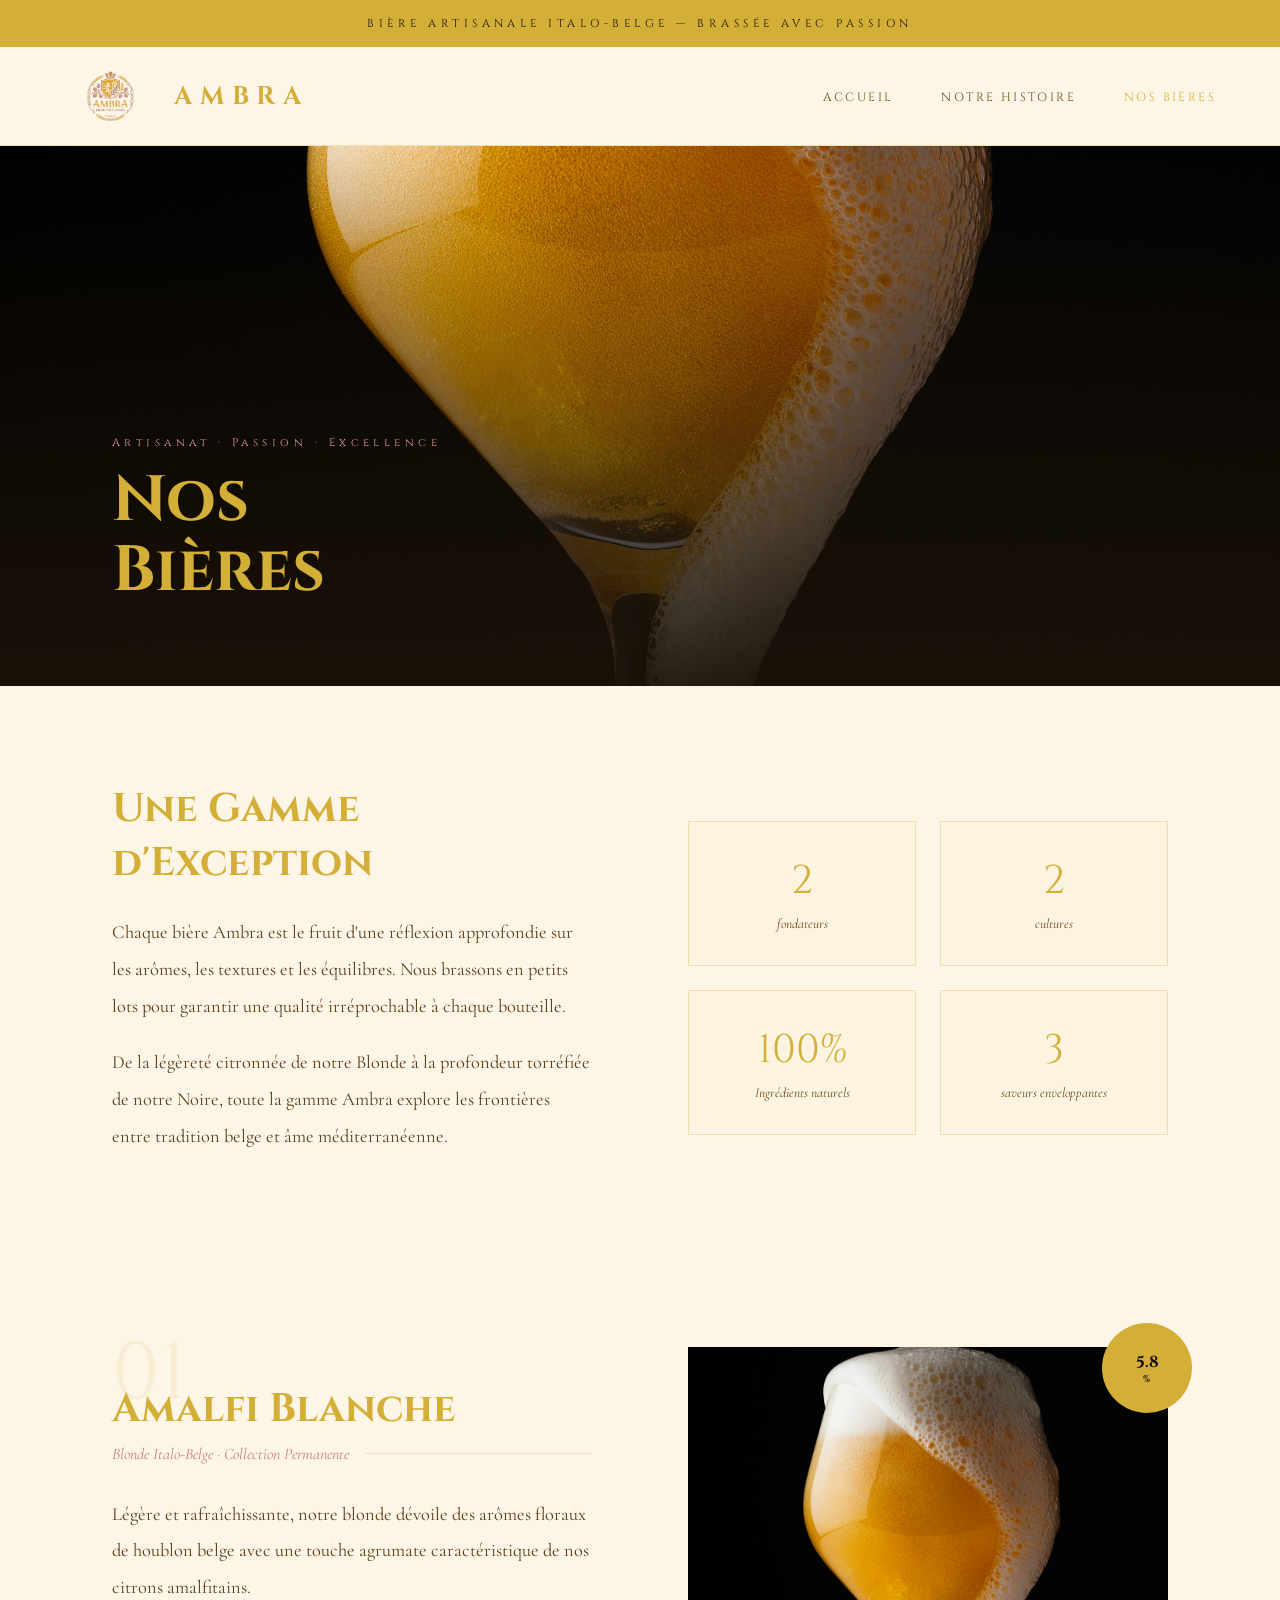
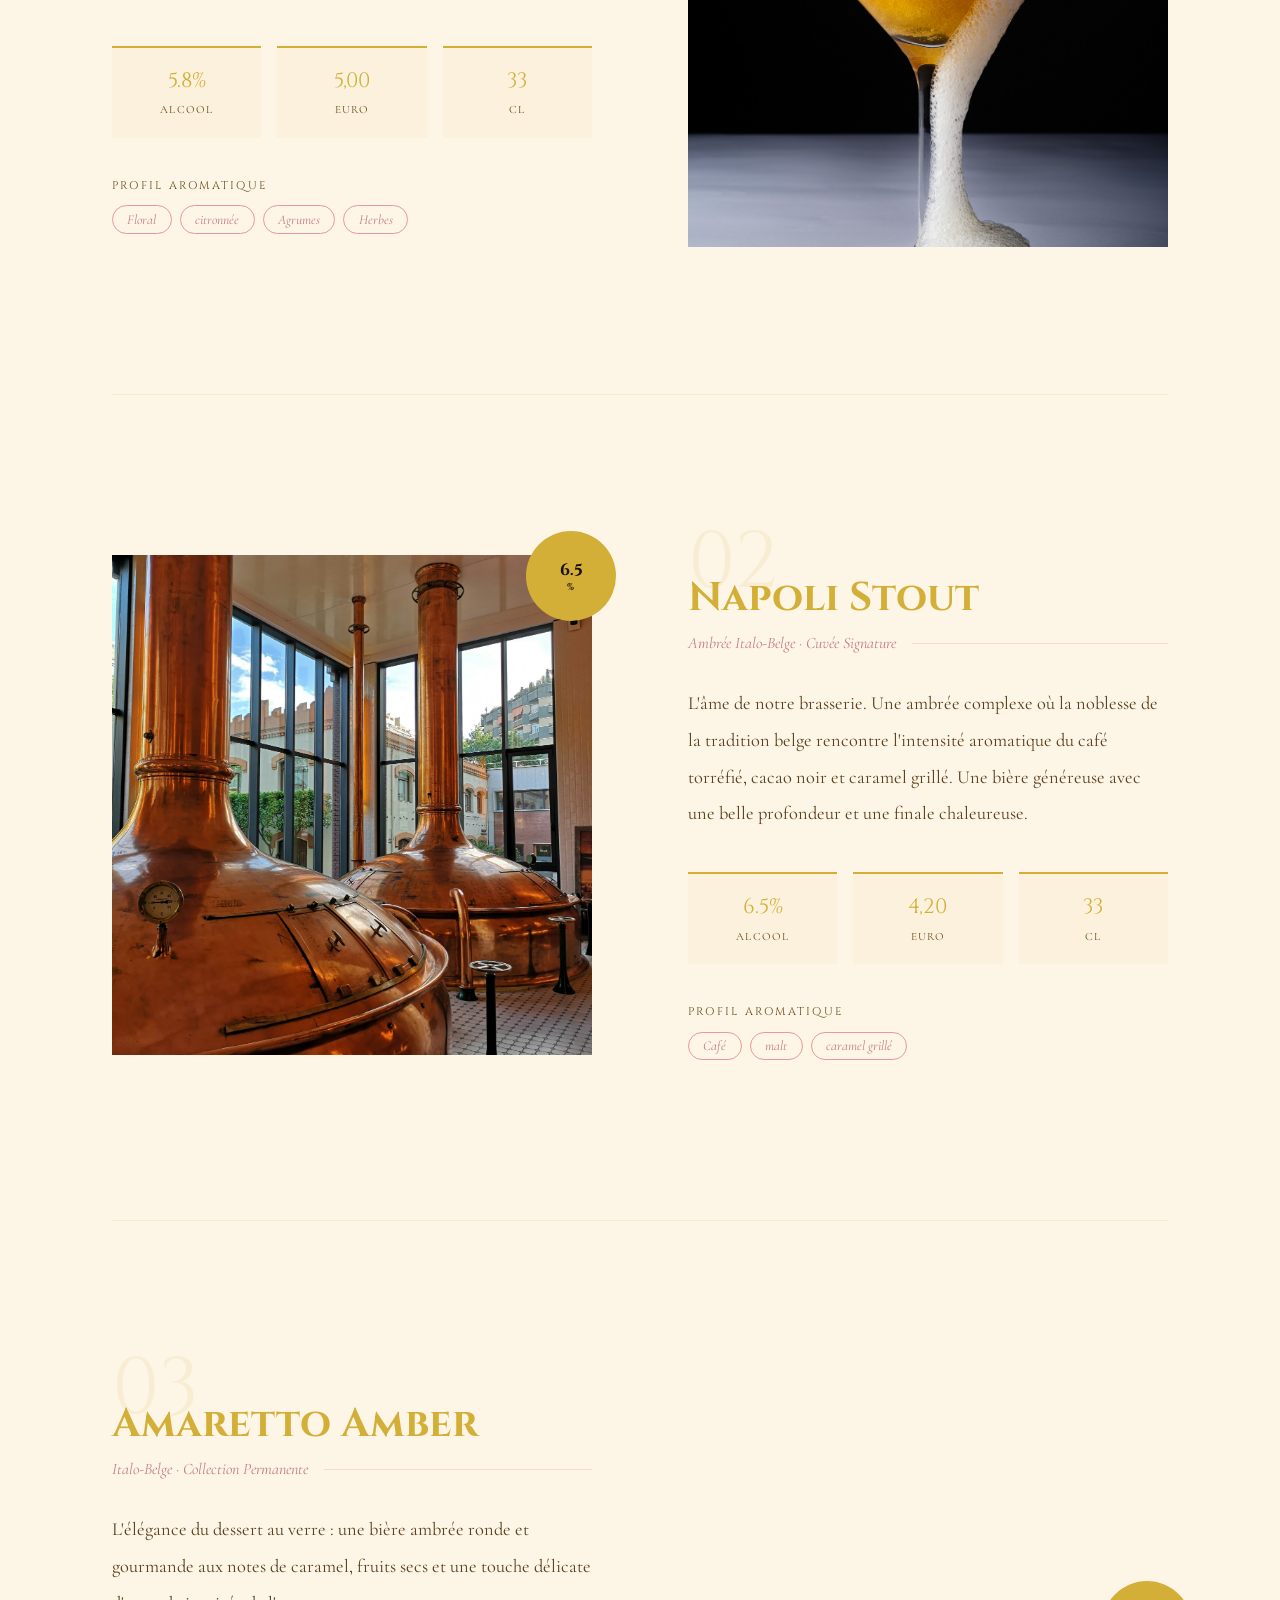
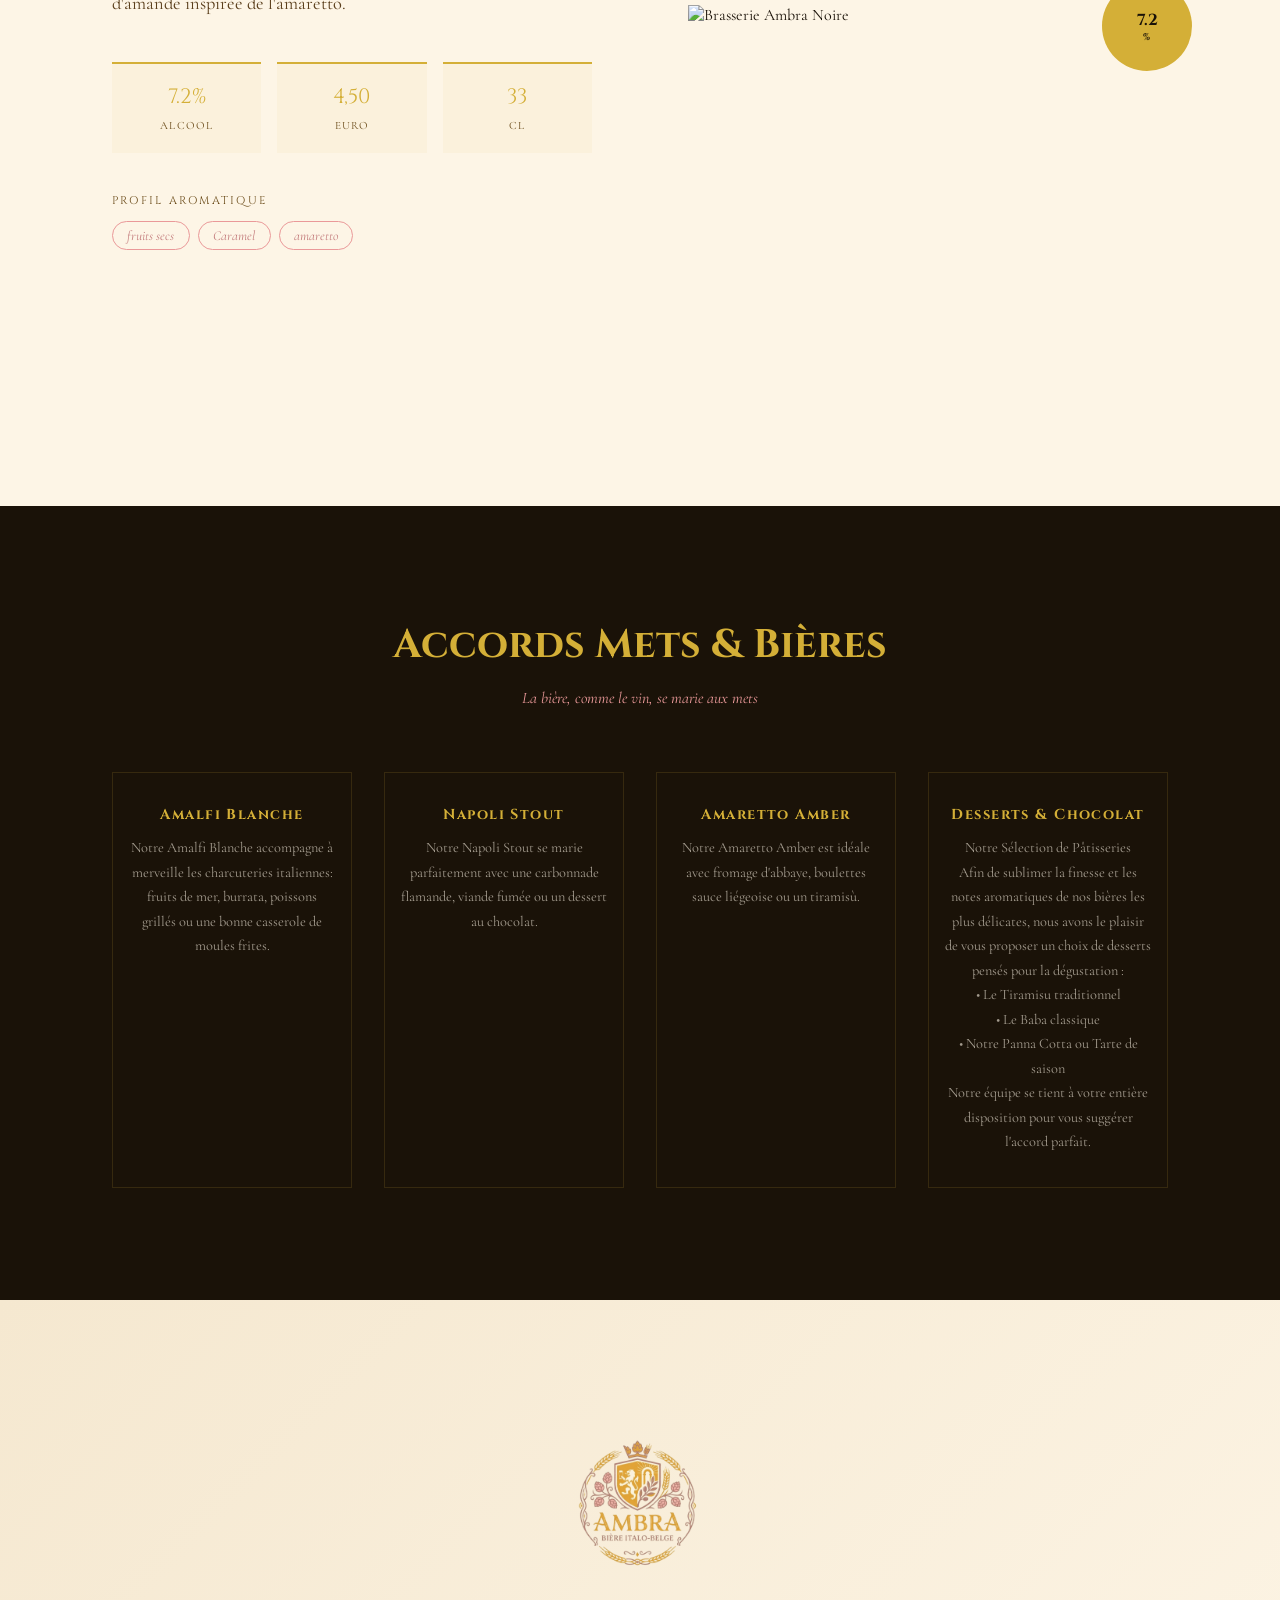
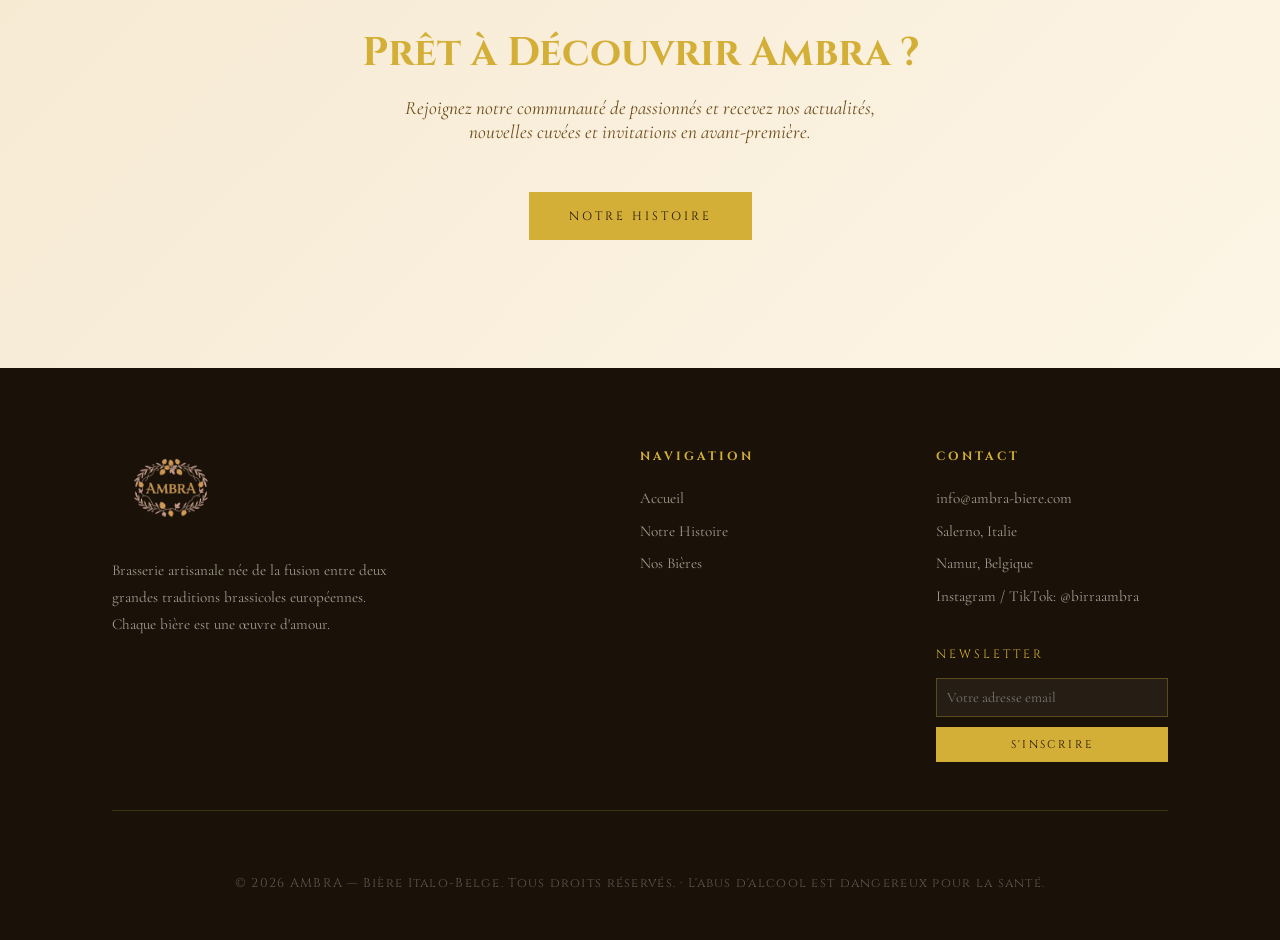
==== commit 693d5c73: "removed photo background" ====
--- a/bieres.html
+++ b/bieres.html
@@ -187,7 +187,7 @@
 </div>
 </section>
 <section class="cta-section">
-<img alt="Ambra Logo" class="logo-big" src="images/logo-primary.jpg"/>
+<img alt="Ambra Logo" class="logo-big" src="images/logo-primary.png"/>
 <h2>Prêt à Découvrir Ambra ?</h2>
 <p>Rejoignez notre communauté de passionnés et recevez nos actualités, nouvelles cuvées et invitations en avant-première.</p>
 <a class="btn-primary" href="histoire.html">Notre Histoire</a>
@@ -195,7 +195,7 @@
 <footer>
 <div class="footer-top">
 <div class="footer-brand">
-<img alt="Ambra Logo" src="images/logo-secondary.jpg"/>
+<img alt="Ambra Logo" src="images/logo-secondary.png"/>
 <p>Brasserie artisanale née de la fusion entre deux grandes traditions brassicoles européennes. Chaque bière est une œuvre d'amour.</p>
 </div>
 <div class="footer-col">
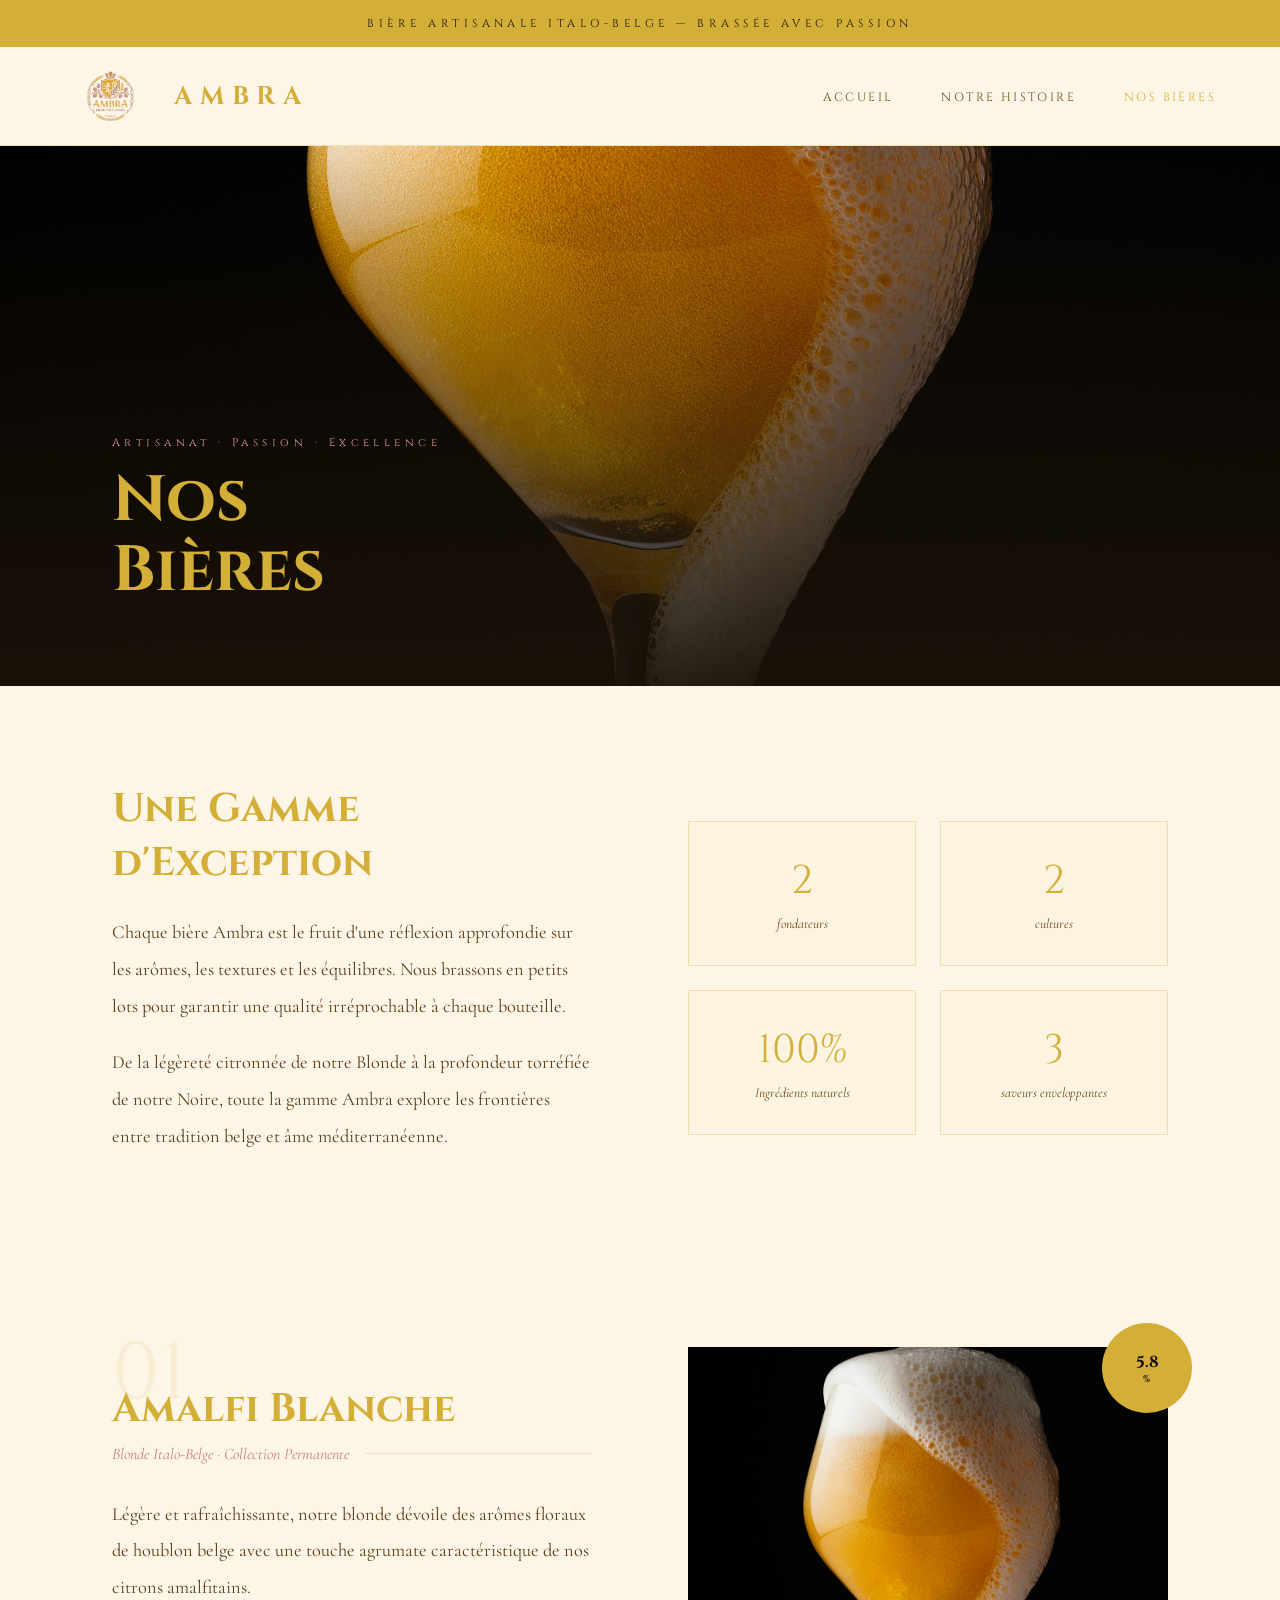
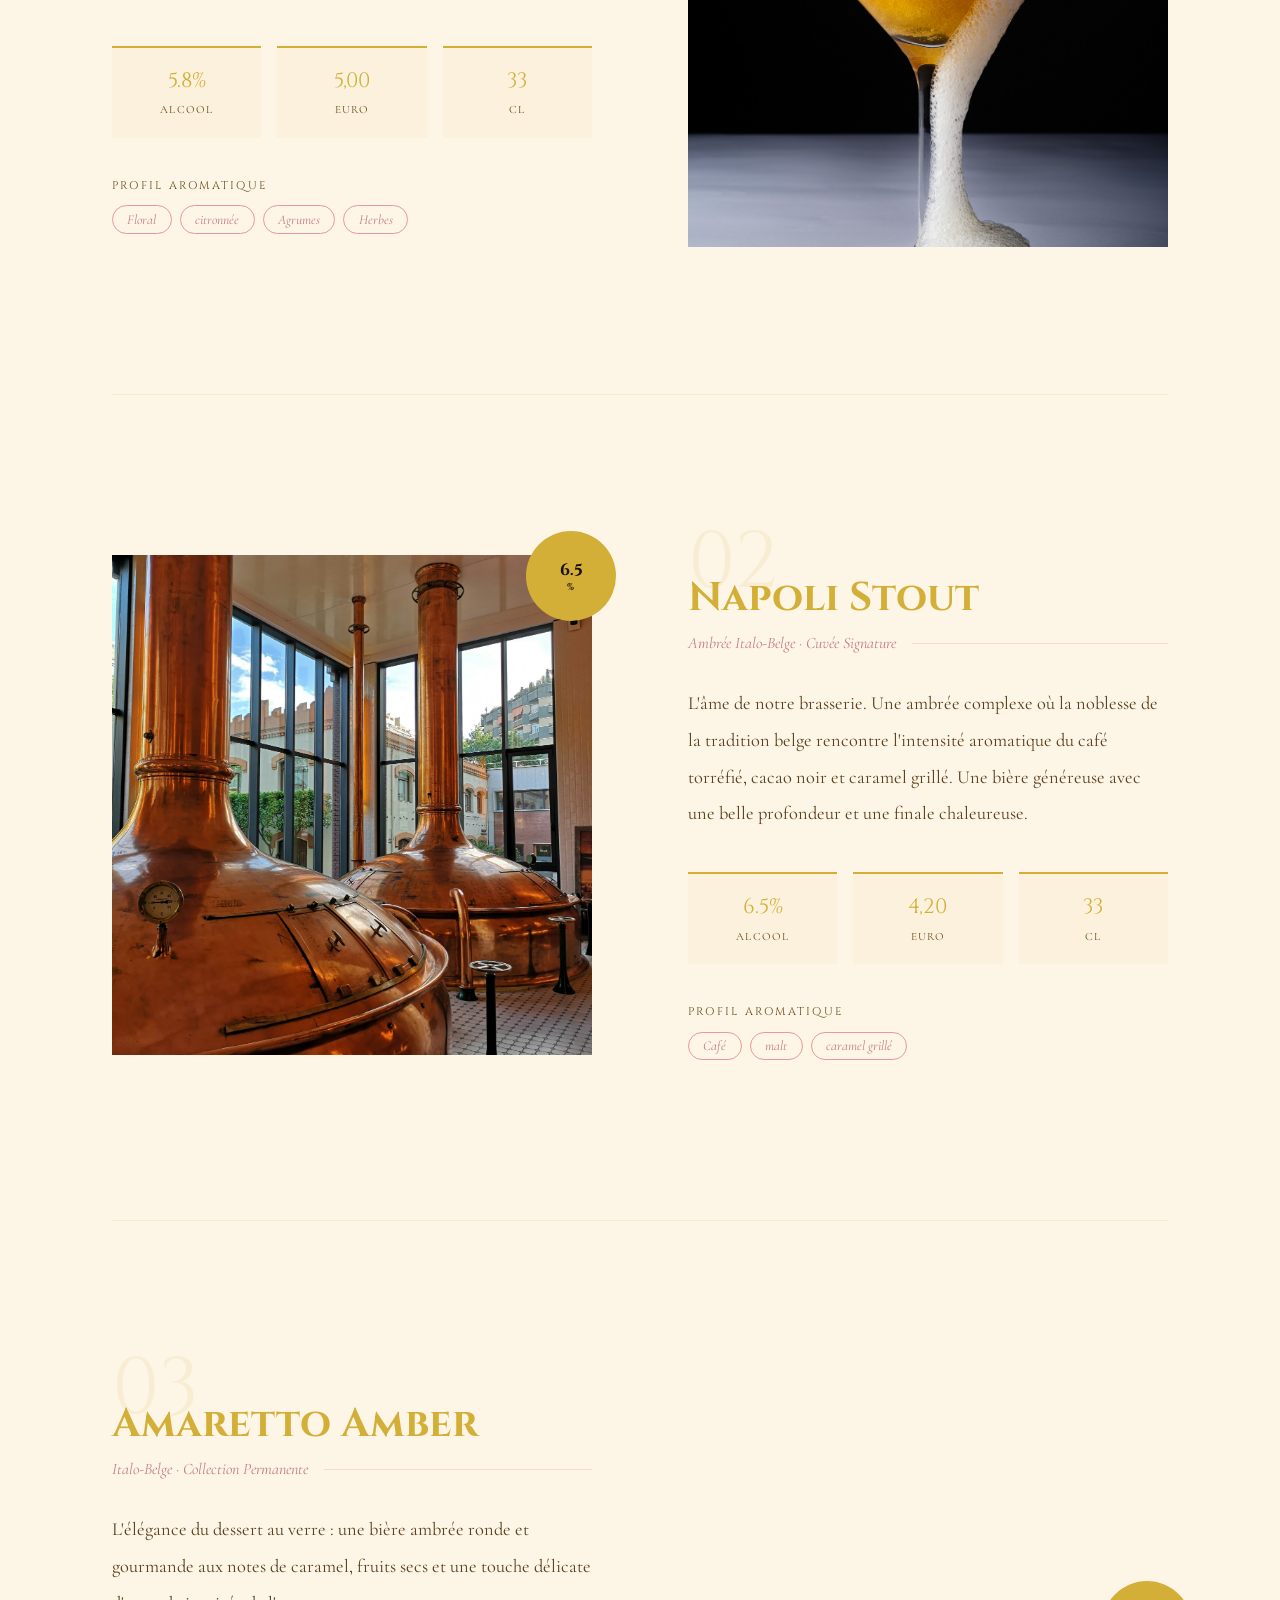
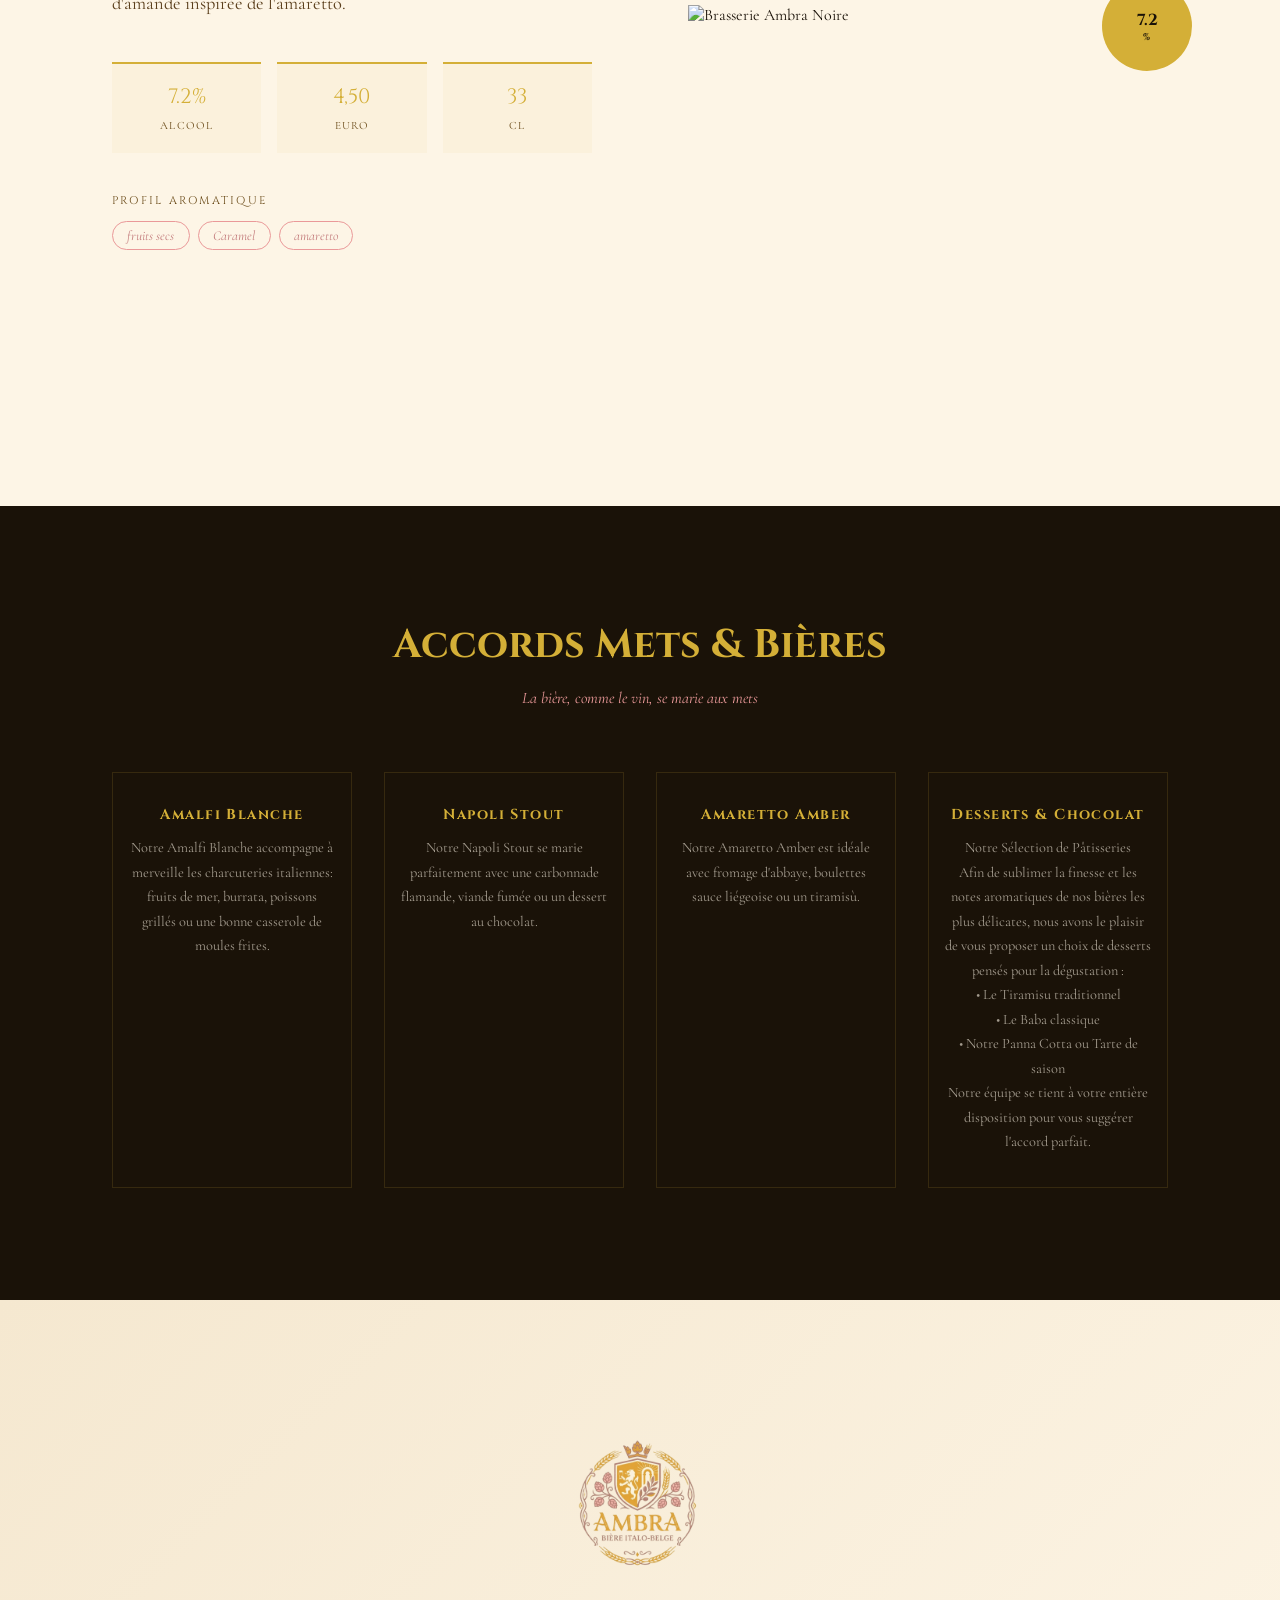
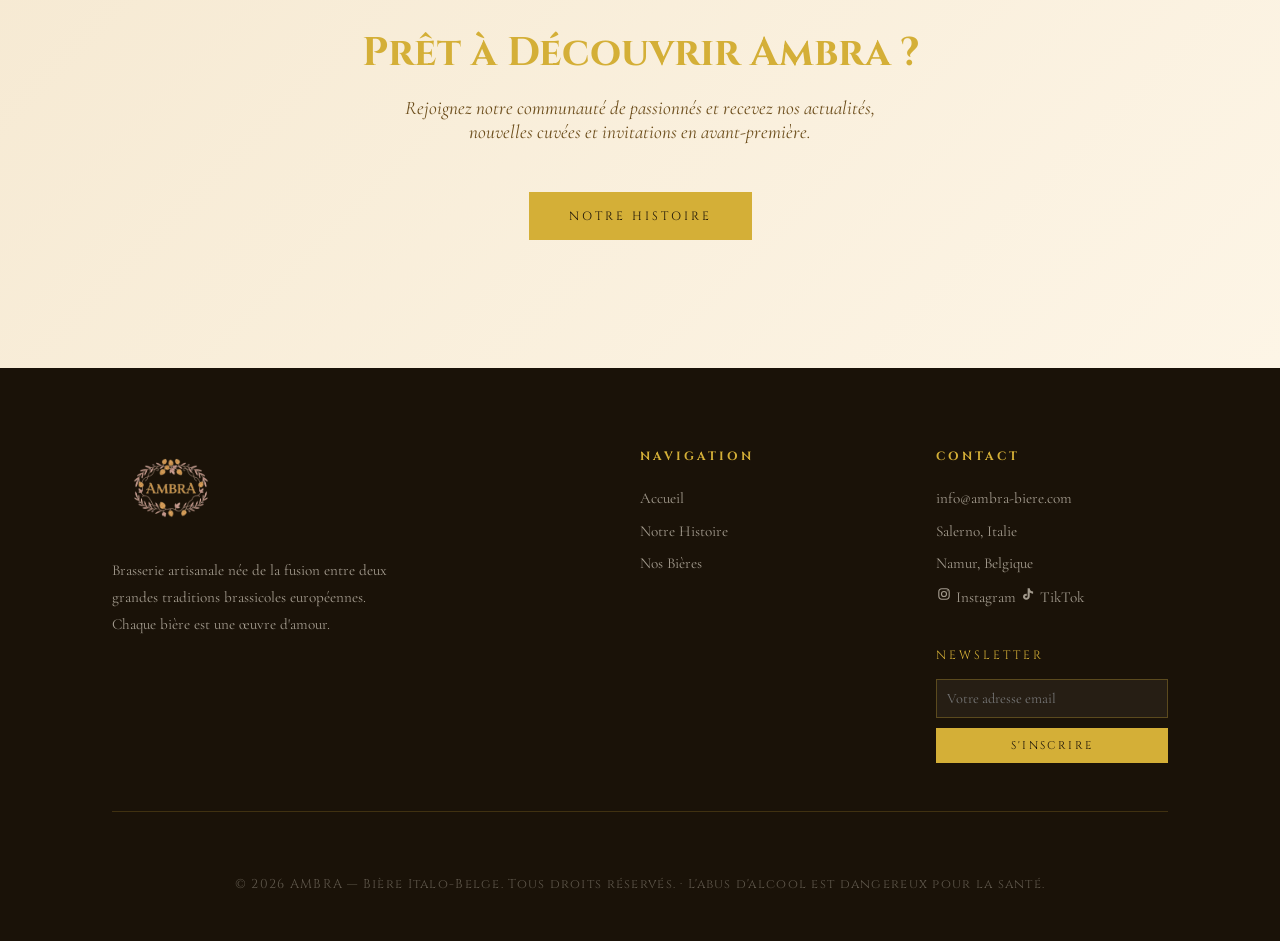
==== commit 367353a0: "added social icons and links" ====
--- a/bieres.html
+++ b/bieres.html
@@ -212,7 +212,56 @@
 <li><a href="#">info@ambra-biere.com</a></li>
 <li><a href="#">Salerno, Italie</a></li>
 <li><a href="#">Namur, Belgique</a></li>
-<li><a href="#">Instagram / TikTok: @birraambra</a></li>
+<li class="social-list-item">
+  <div class="social-links">
+    <a 
+      class="social-link" 
+      href="https://www.instagram.com/birraambra" 
+      target="_blank" 
+      rel="noopener noreferrer" 
+      aria-label="Instagram Birra Ambra"
+    >
+      <svg 
+        class="social-icon" 
+        width="16" 
+        height="16" 
+        viewBox="0 0 24 24" 
+        fill="none" 
+        xmlns="http://www.w3.org/2000/svg" 
+        aria-hidden="true"
+      >
+        <rect x="4.2" y="4.2" width="15.6" height="15.6" rx="4.7" stroke="currentColor" stroke-width="1.7"></rect>
+        <circle cx="12" cy="12" r="3.8" stroke="currentColor" stroke-width="1.7"></circle>
+        <circle cx="16.9" cy="7.1" r="0.9" fill="currentColor"></circle>
+      </svg>
+      <span>Instagram</span>
+    </a>
+
+    <a 
+      class="social-link" 
+      href="https://www.tiktok.com/@birraambra" 
+      target="_blank" 
+      rel="noopener noreferrer" 
+      aria-label="TikTok Birra Ambra"
+    >
+      <svg 
+        class="social-icon" 
+        width="16" 
+        height="16" 
+        viewBox="0 0 24 24" 
+        fill="none" 
+        xmlns="http://www.w3.org/2000/svg" 
+        aria-hidden="true"
+      >
+        <path 
+          d="M14.6 3.3c.45 3.1 2.15 4.85 5.05 5.1v3.05c-1.85.07-3.55-.55-5.05-1.75v5.7c0 3.15-2.15 5.3-5.25 5.3-2.75 0-4.85-1.88-4.85-4.45 0-2.85 2.35-4.85 5.7-4.55v3.15c-1.48-.28-2.55.35-2.55 1.38 0 .88.75 1.47 1.75 1.47 1.18 0 2.05-.72 2.05-2.38V3.3h3.15z" 
+          fill="currentColor"
+        ></path>
+      </svg>
+      <span>TikTok</span>
+    </a>
+  </div>
+</li>
 <li class="newsletter-list-item">
 <span class="newsletter-title">Newsletter</span>
 <form class="newsletter-form" onsubmit="alert('Merci pour votre inscription ! (Simulé)'); return false;">
--- a/css/bieres.css
+++ b/css/bieres.css
@@ -930,4 +930,65 @@
   .cta-section img.logo-big {
     height: 110px;
   }
-}
+
+    .social-links {
+  display: flex;
+  align-items: center;
+  gap: 0.6rem;
+  margin-top: 0.6rem;
+}
+
+.footer-col .social-link {
+  display: inline-flex;
+  align-items: center;
+  gap: 0.35rem;
+  color: rgba(253, 245, 230, 0.78);
+  font-size: 0.82rem;
+  line-height: 1;
+  text-decoration: none;
+}
+
+.footer-col .social-link:hover,
+.footer-col .social-link:focus-visible {
+  color: var(--gold);
+  outline: none;
+}
+
+.footer-col .social-icon {
+  width: 16px !important;
+  height: 16px !important;
+  min-width: 16px;
+  max-width: 16px;
+  min-height: 16px;
+  max-height: 16px;
+  display: inline-block;
+  flex: 0 0 16px;
+  color: currentColor;
+}
+
+.footer-col .social-icon rect,
+.footer-col .social-icon circle,
+.footer-col .social-icon path {
+  vector-effect: non-scaling-stroke;
+}
+
+@media (max-width: 640px) {
+  .social-links {
+    gap: 0.5rem;
+  }
+
+  .footer-col .social-link {
+    font-size: 0.78rem;
+  }
+
+  .footer-col .social-icon {
+    width: 15px !important;
+    height: 15px !important;
+    min-width: 15px;
+    max-width: 15px;
+    min-height: 15px;
+    max-height: 15px;
+    flex-basis: 15px;
+  }
+}
+}
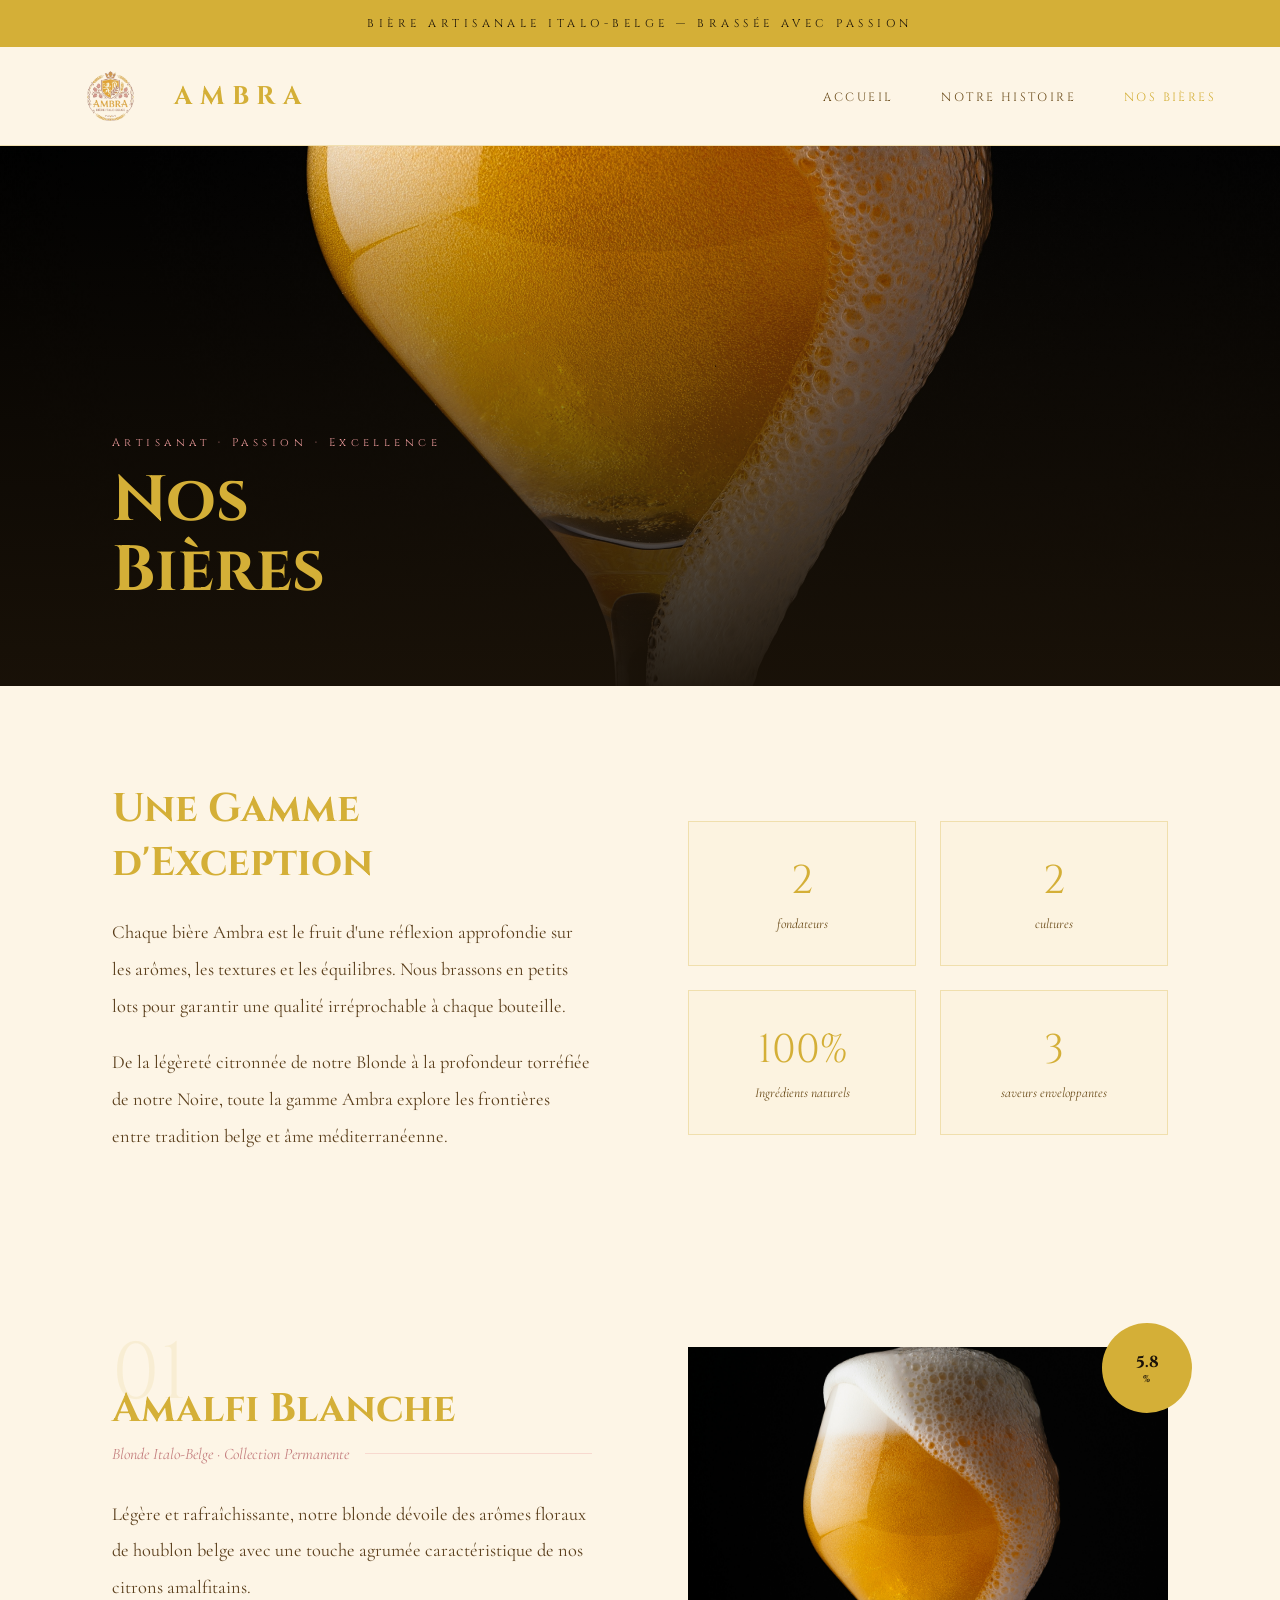
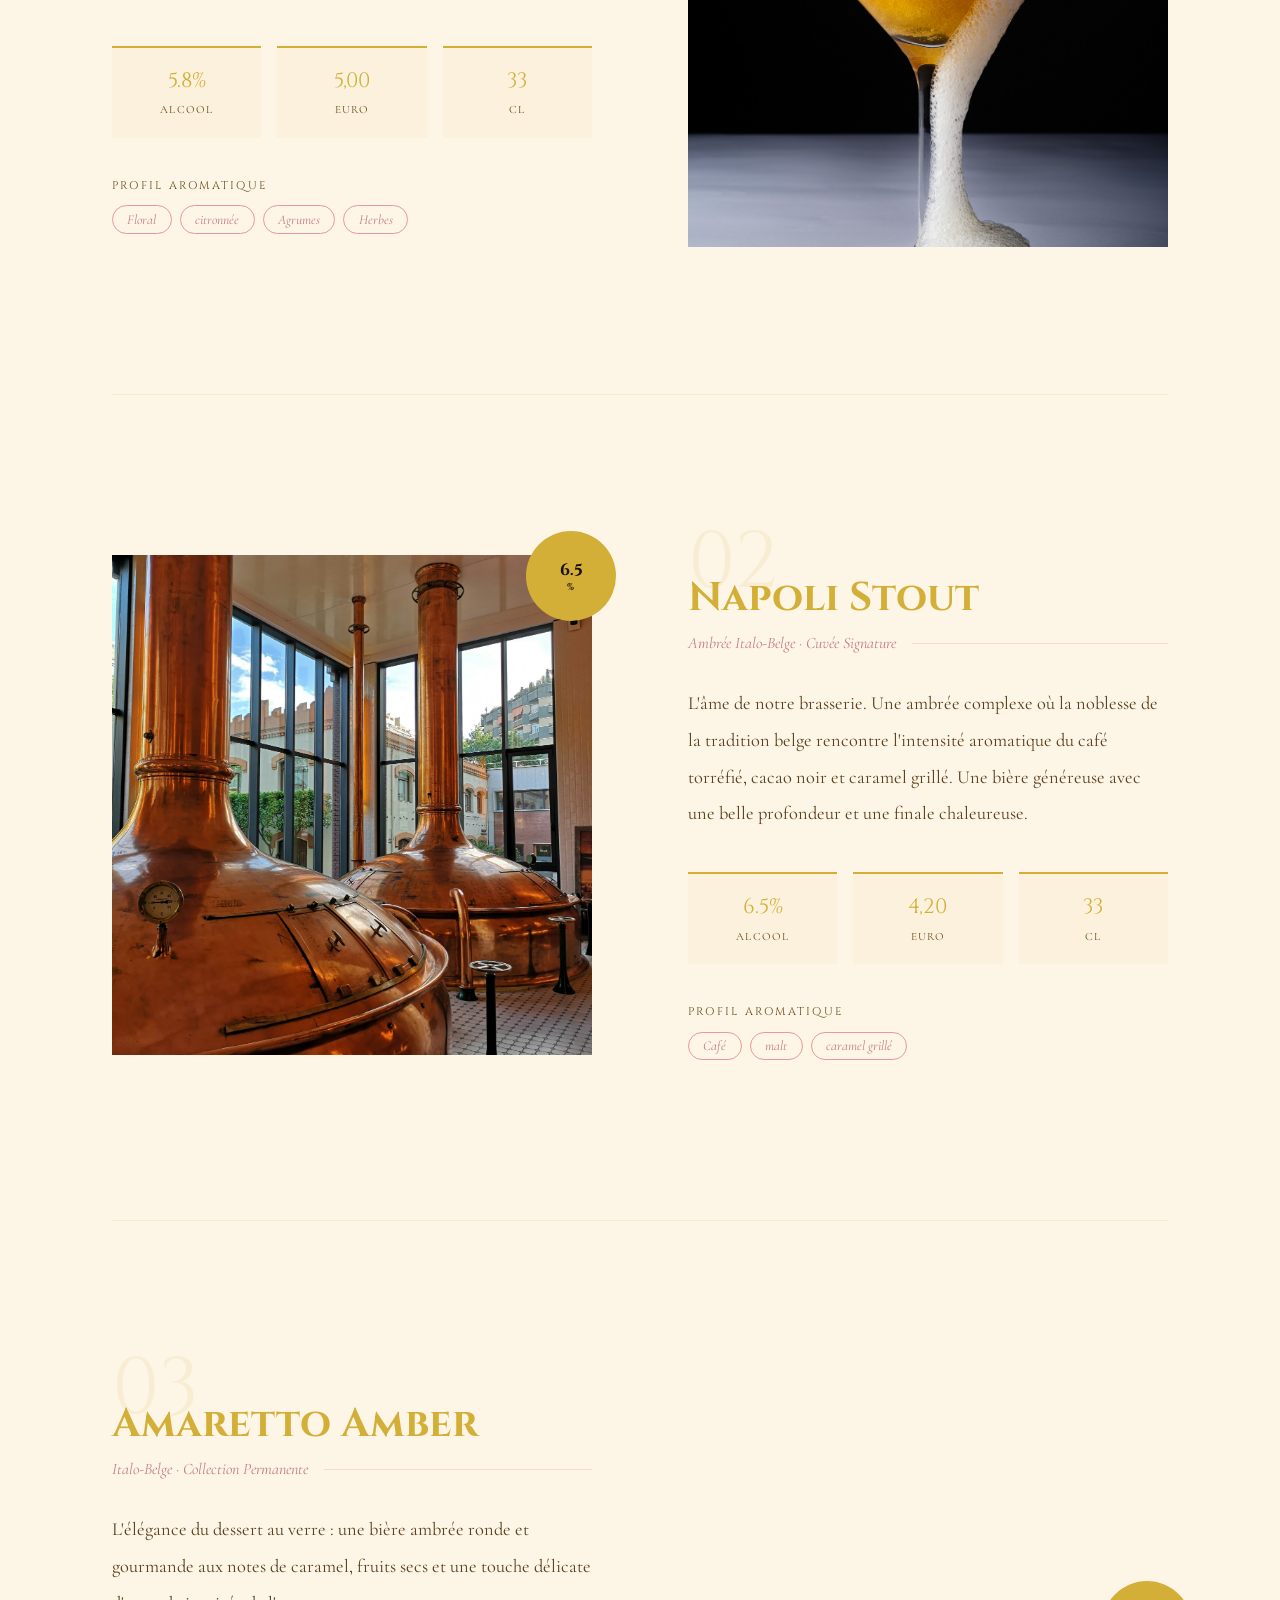
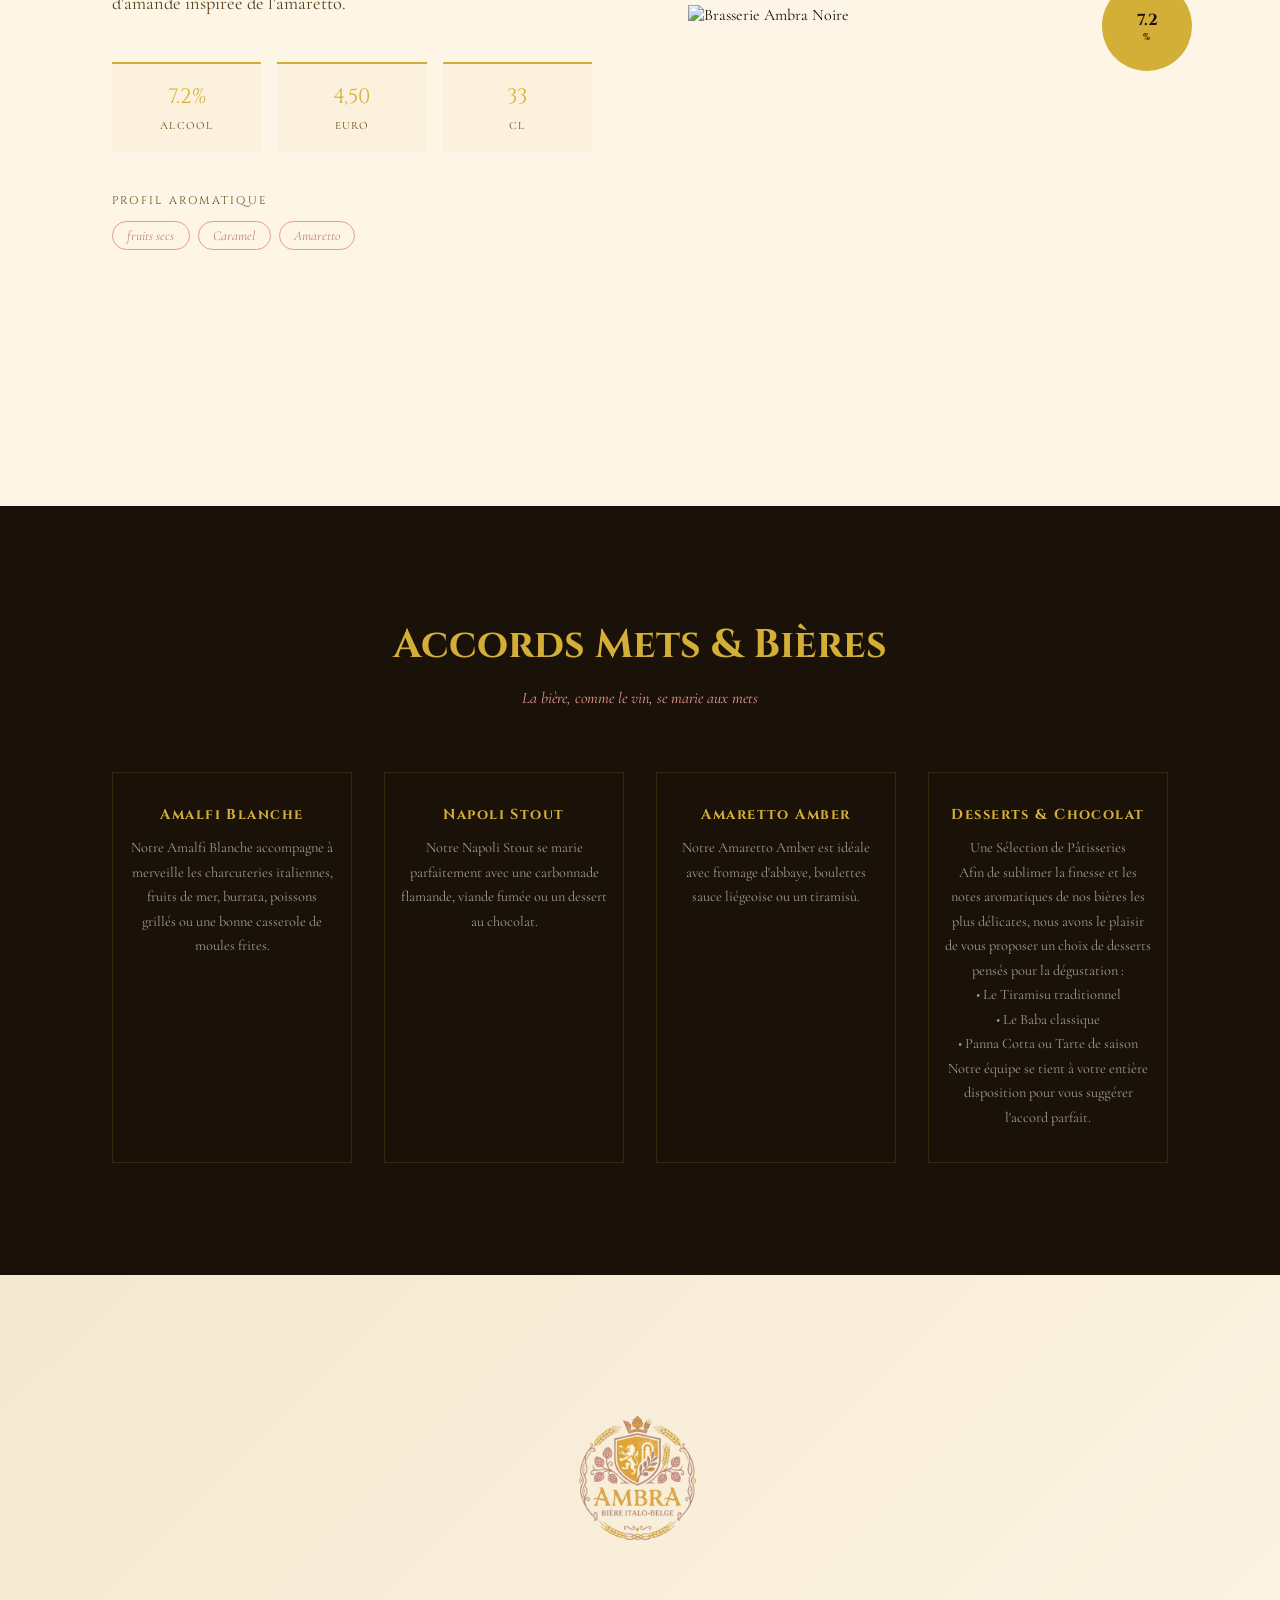
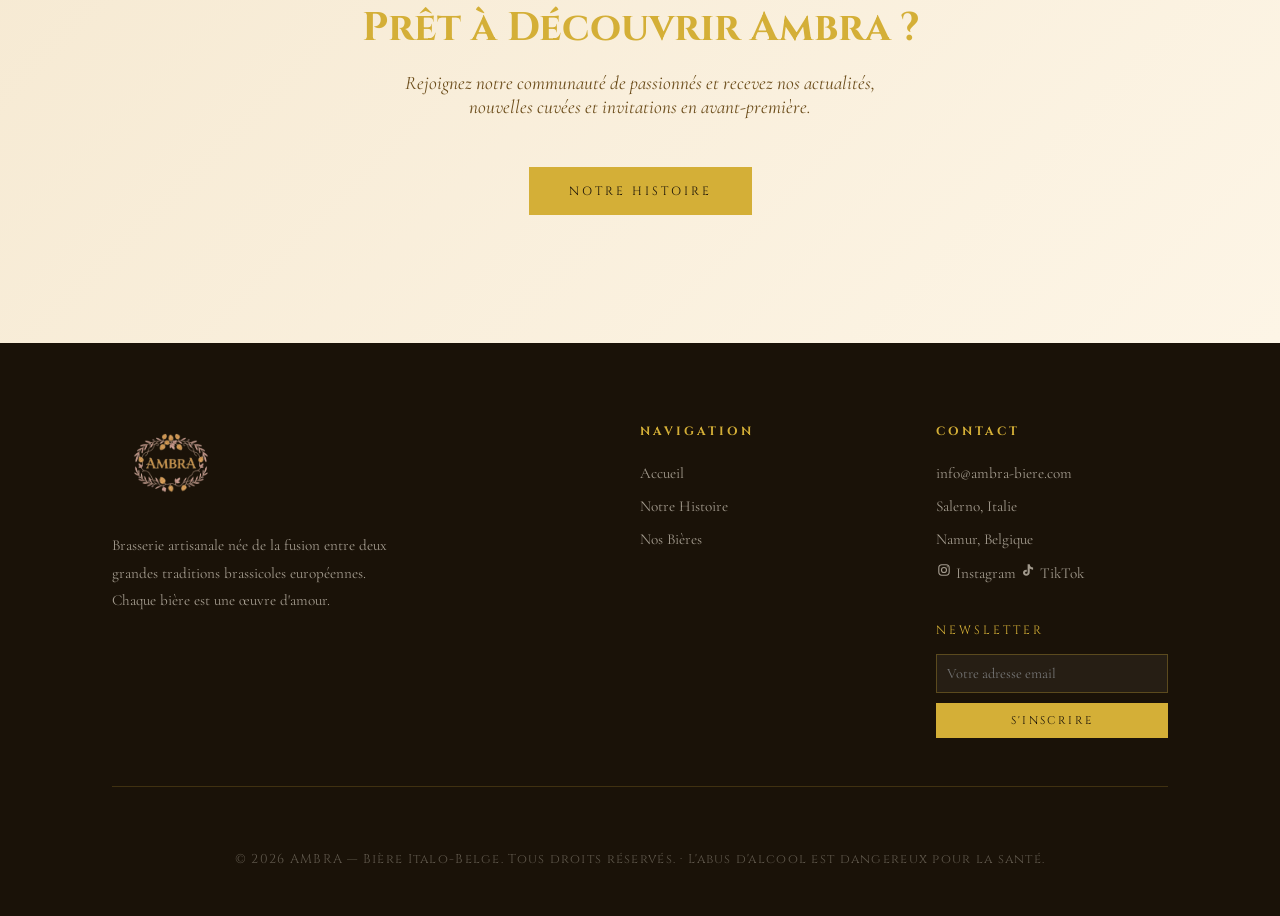
==== commit 2b95243f: "grammar fix" ====
--- a/bieres.html
+++ b/bieres.html
@@ -60,7 +60,7 @@
 <div class="biere-num">01</div>
 <h2>Amalfi Blanche</h2>
 <div class="biere-type">Blonde Italo-Belge · Collection Permanente</div>
-<p class="biere-desc">Légère et rafraîchissante, notre blonde dévoile des arômes floraux de houblon belge avec une touche agrumate caractéristique de nos citrons amalfitains.</p>
+<p class="biere-desc">Légère et rafraîchissante, notre blonde dévoile des arômes floraux de houblon belge avec une touche agrumée caractéristique de nos citrons amalfitains.</p>
 <div class="biere-specs">
 <div class="spec">
 <span class="spec-val">5.8%</span>
@@ -149,7 +149,7 @@
 <div class="arome-tags">
 <span class="arome-tag">fruits secs</span>
 <span class="arome-tag">Caramel</span>
-<span class="arome-tag">amaretto</span>
+<span class="arome-tag">Amaretto</span>
 </div>
 </div>
 </div>
@@ -165,7 +165,7 @@
 <div class="pairing-grid">
 <div class="pairing-card">
 <h3>Amalfi Blanche</h3>
-<p>Notre Amalfi Blanche accompagne à merveille les charcuteries italiennes: fruits de mer, burrata, poissons grillés ou une bonne casserole de moules frites.</p>
+<p>Notre Amalfi Blanche accompagne à merveille les charcuteries italiennes, fruits de mer, burrata, poissons grillés ou une bonne casserole de moules frites.</p>
 </div>
 <div class="pairing-card">
 <h3>Napoli Stout</h3>
@@ -177,11 +177,11 @@
 </div>
 <div class="pairing-card">
 <h3>Desserts &amp; Chocolat</h3>
-<p> Notre Sélection de Pâtisseries<br/>
+<p> Une Sélection de Pâtisseries<br/>
             Afin de sublimer la finesse et les notes aromatiques de nos bières les plus délicates, nous avons le plaisir de vous proposer un choix de desserts pensés pour la dégustation :<br/>
             • Le Tiramisu traditionnel<br/>
             • Le Baba classique<br/>
-            • Notre Panna Cotta ou Tarte de saison<br/>
+            • Panna Cotta ou Tarte de saison<br/>
             Notre équipe se tient à votre entière disposition pour vous suggérer l'accord parfait.</p>
 </div>
 </div>
@@ -209,7 +209,7 @@
 <div class="footer-col">
 <h4>Contact</h4>
 <ul>
-<li><a href="#">info@ambra-biere.com</a></li>
+<li><a href="mailto:info@ambra-biere.com">info@ambra-biere.com</a></li>
 <li><a href="#">Salerno, Italie</a></li>
 <li><a href="#">Namur, Belgique</a></li>
 <li class="social-list-item">
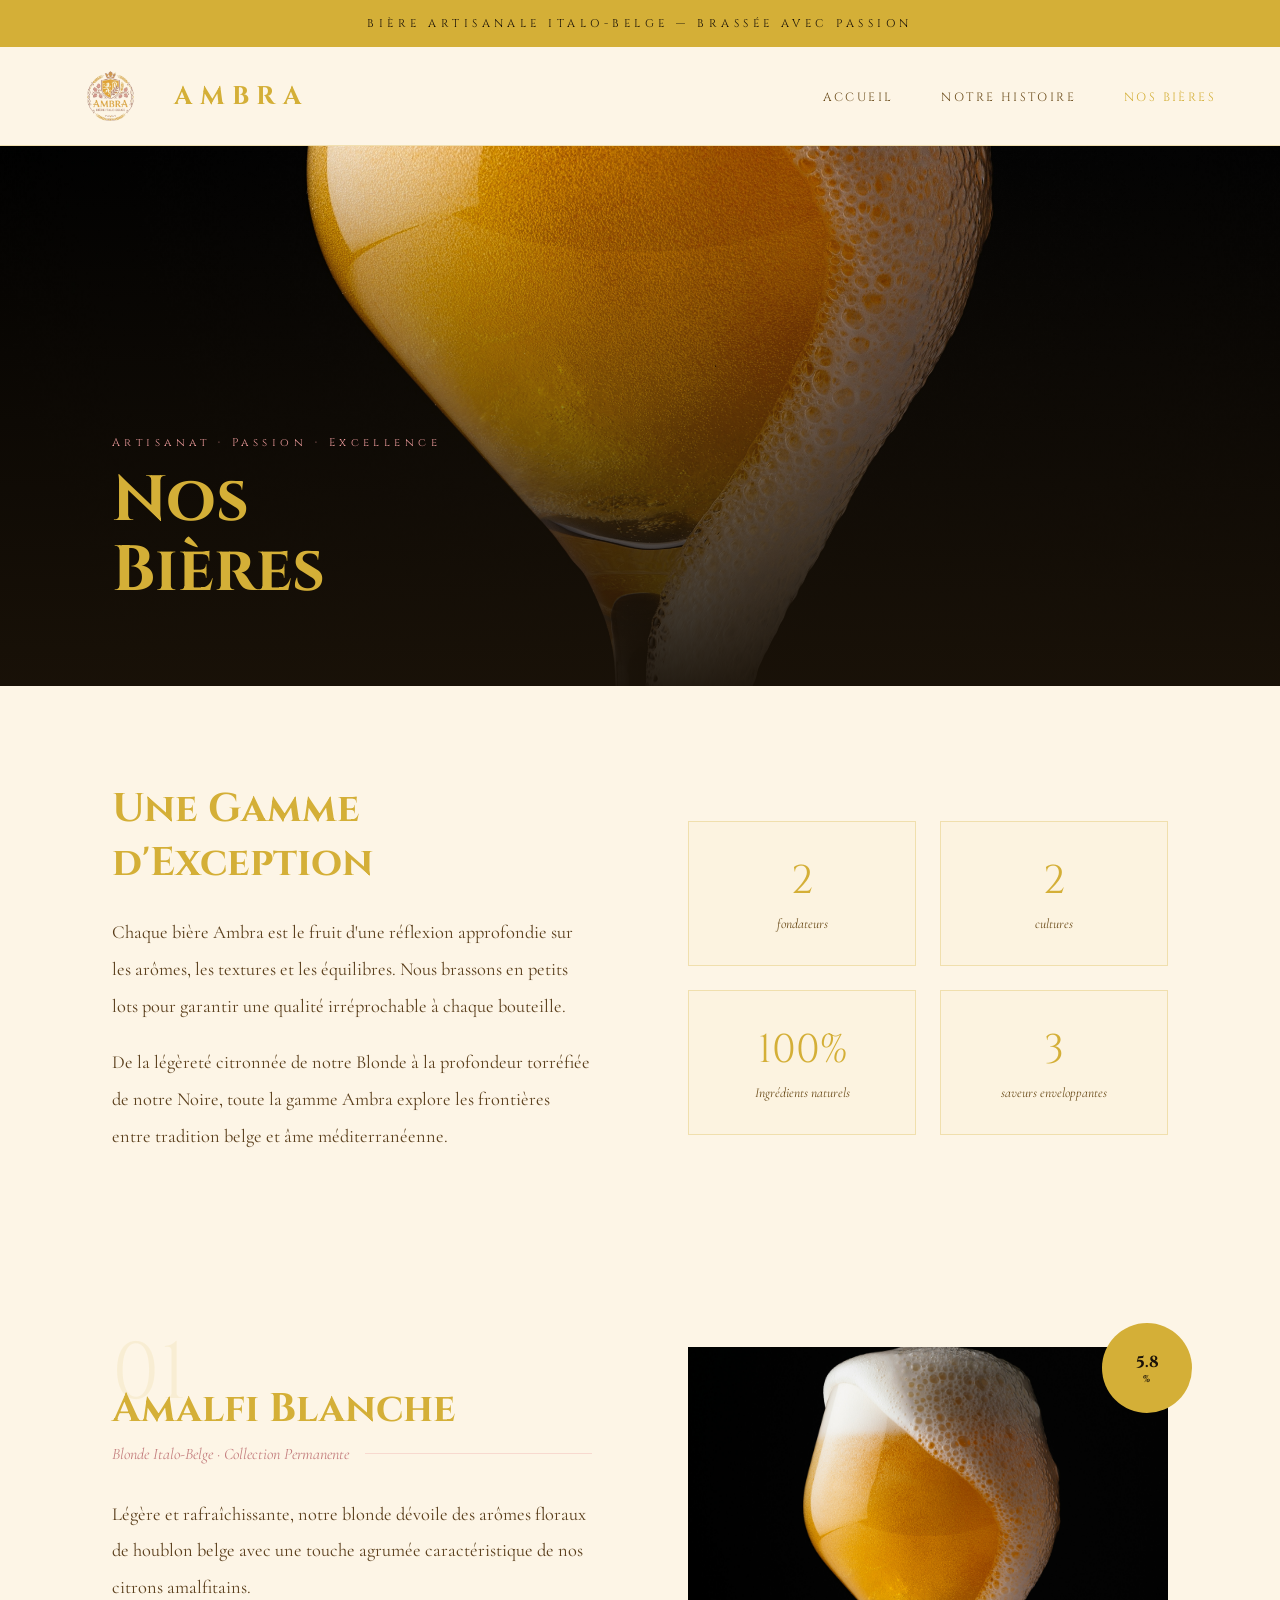
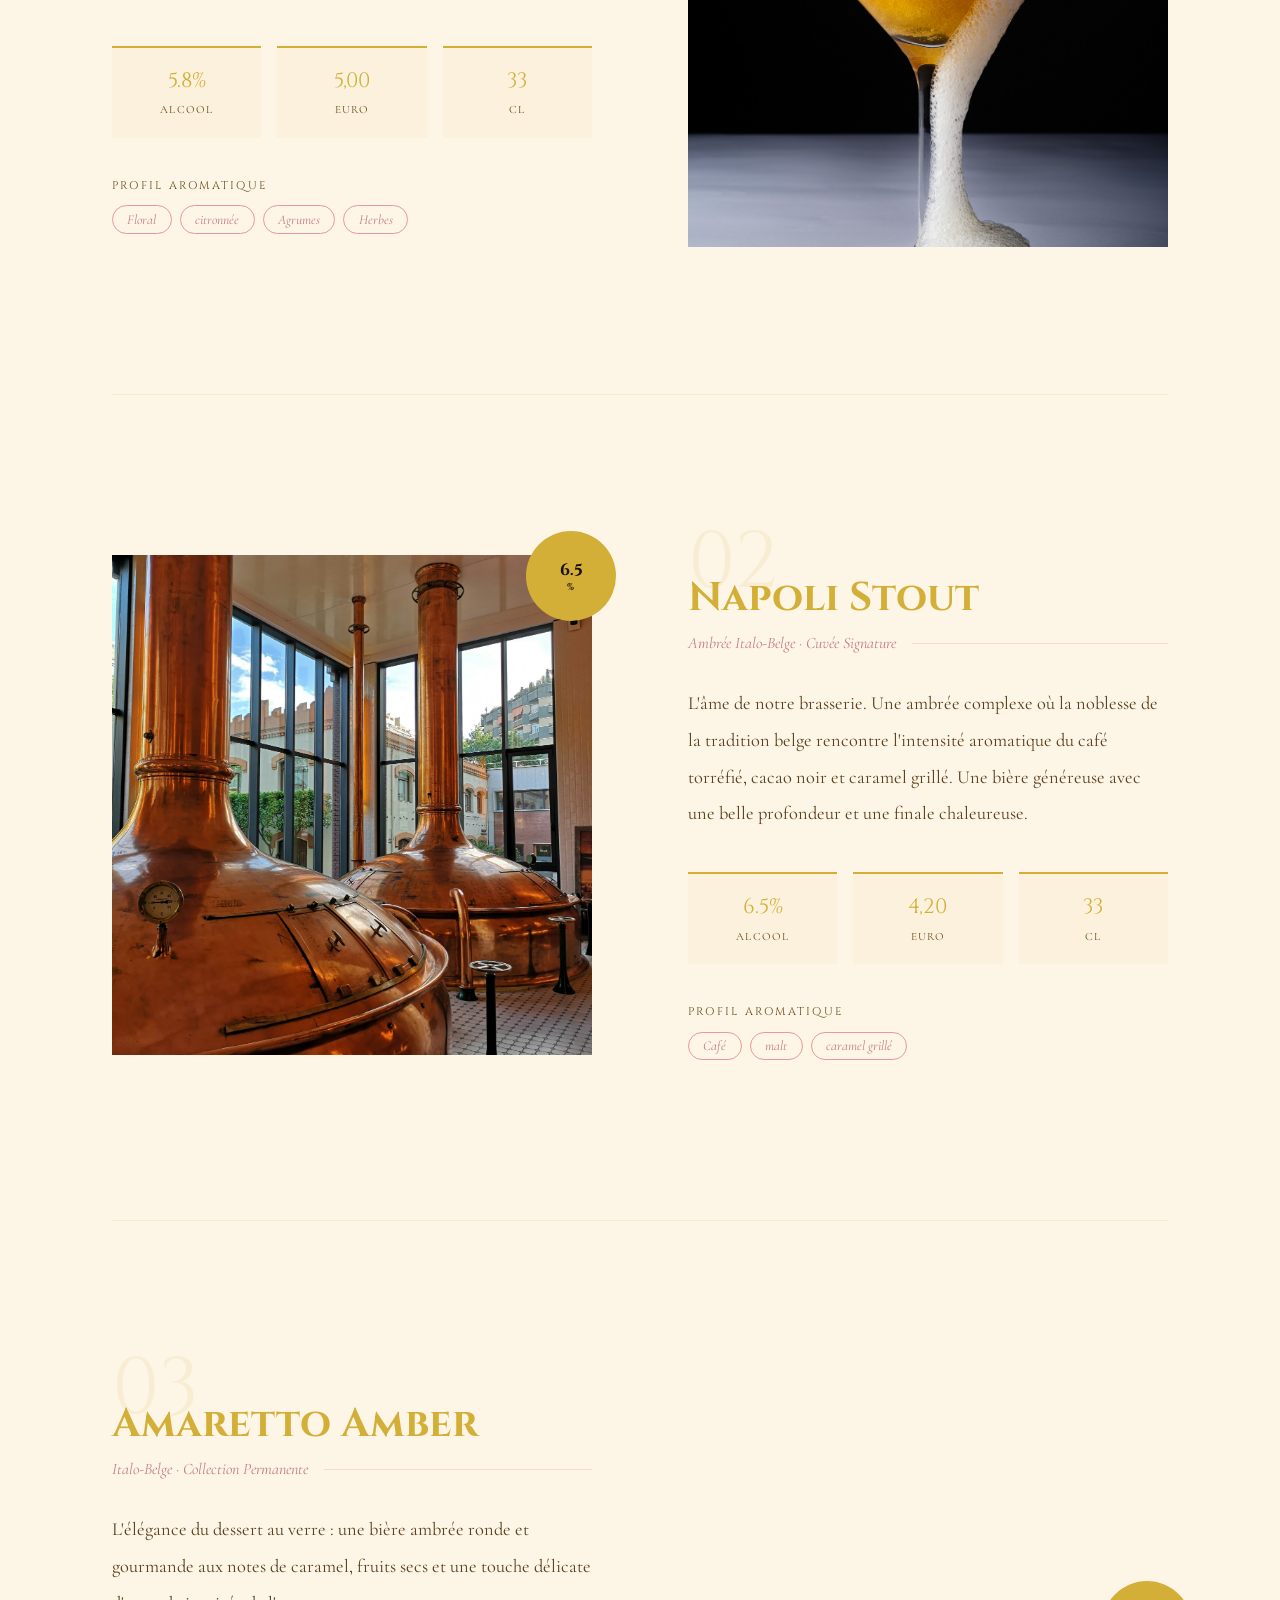
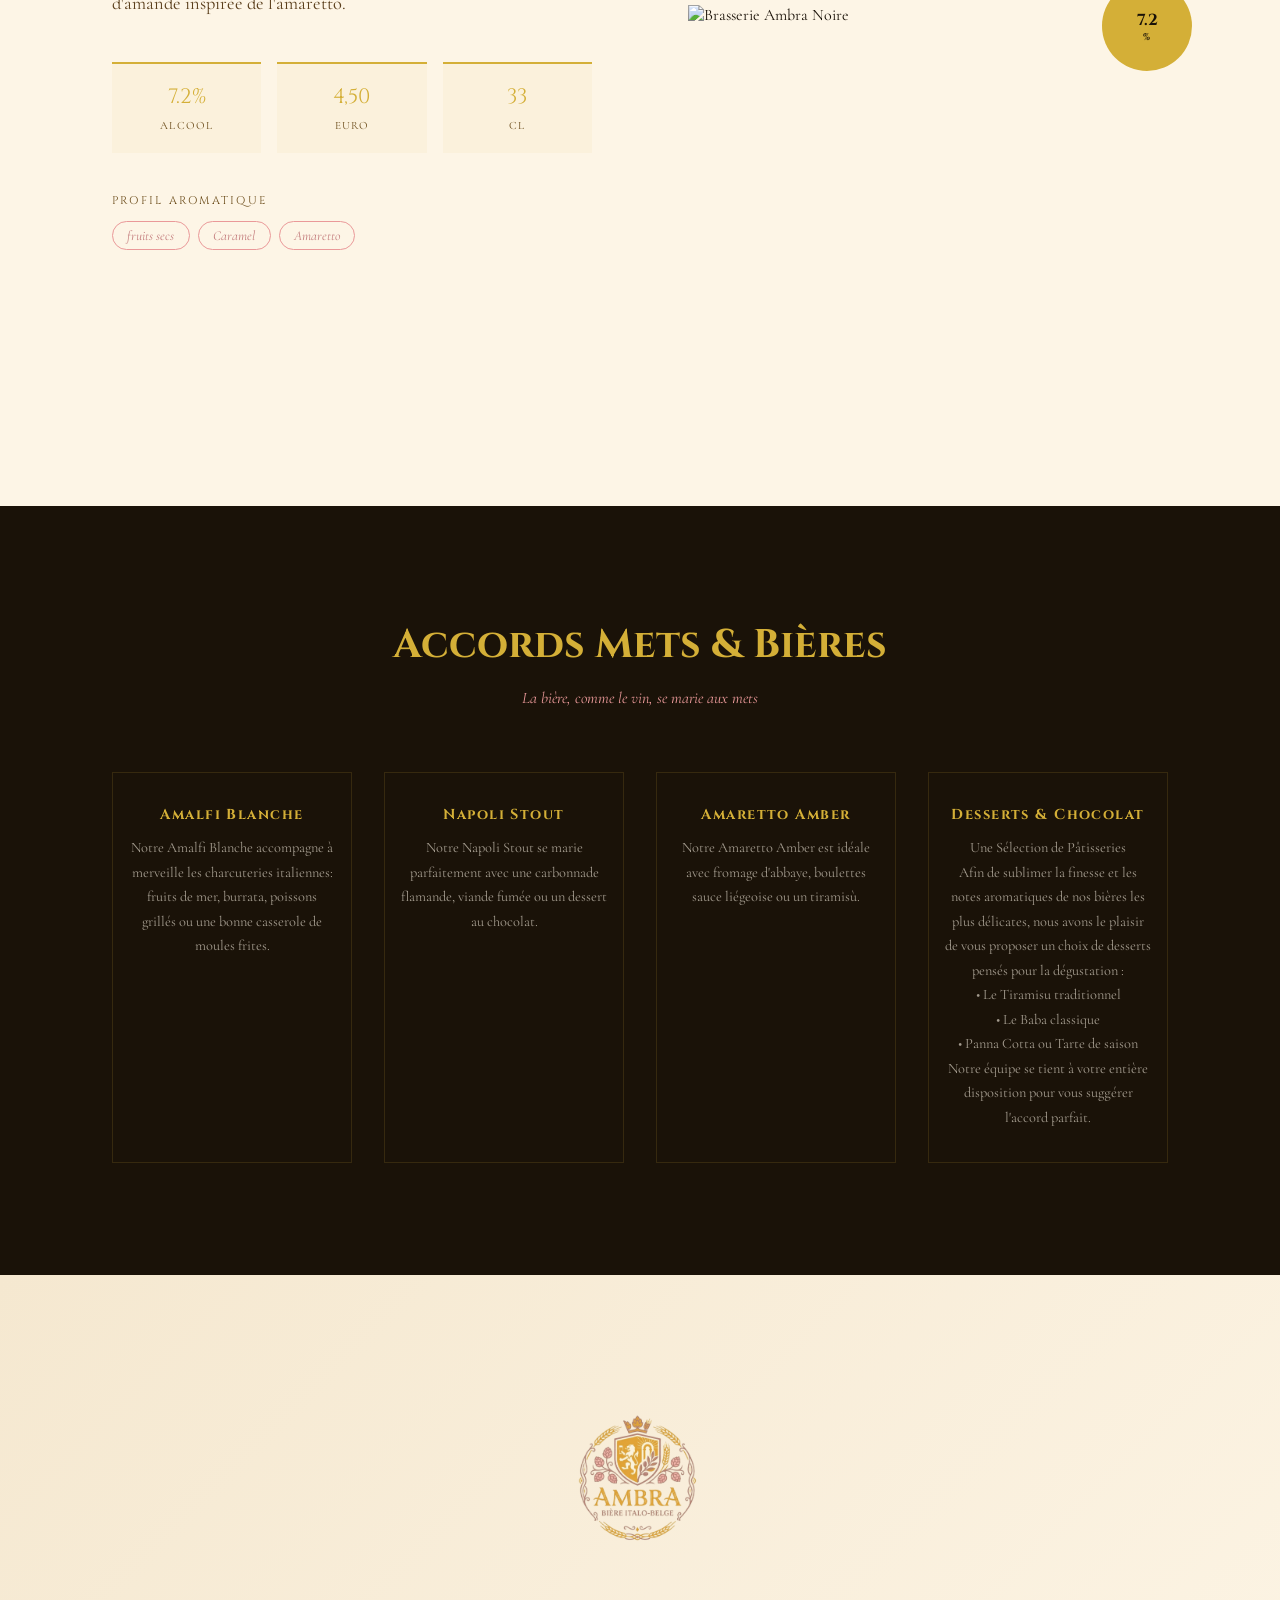
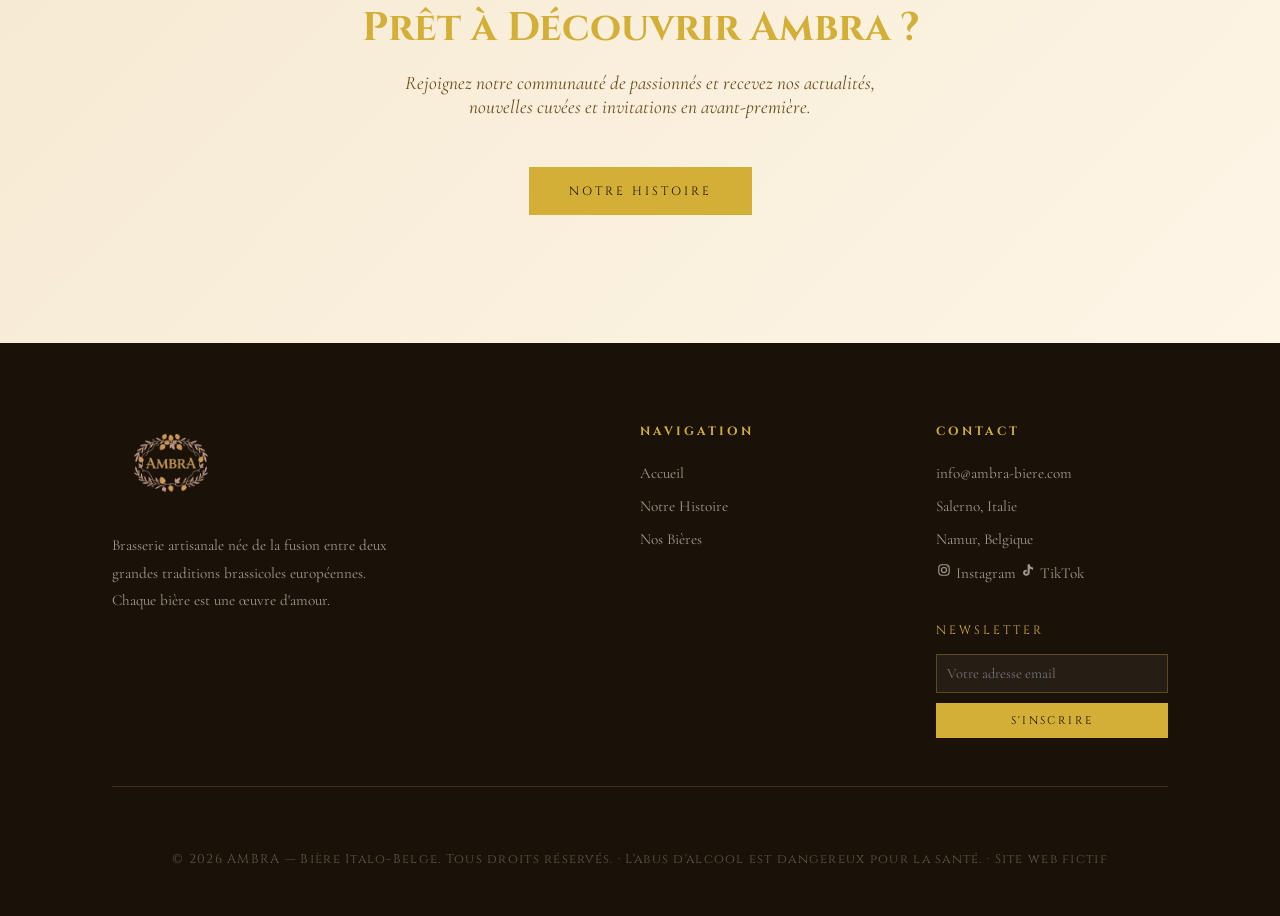
==== commit 930cba1d: "modified footer" ====
--- a/bieres.html
+++ b/bieres.html
@@ -165,7 +165,7 @@
 <div class="pairing-grid">
 <div class="pairing-card">
 <h3>Amalfi Blanche</h3>
-<p>Notre Amalfi Blanche accompagne à merveille les charcuteries italiennes, fruits de mer, burrata, poissons grillés ou une bonne casserole de moules frites.</p>
+<p>Notre Amalfi Blanche accompagne à merveille les charcuteries italiennes: fruits de mer, burrata, poissons grillés ou une bonne casserole de moules frites.</p>
 </div>
 <div class="pairing-card">
 <h3>Napoli Stout</h3>
@@ -273,7 +273,7 @@
 </div>
 </div>
 <div class="footer-bottom">
-<p>© 2026 AMBRA — Bière Italo-Belge. Tous droits réservés. · L'abus d'alcool est dangereux pour la santé.</p>
+<p>© 2026 AMBRA — Bière Italo-Belge. Tous droits réservés. · L'abus d'alcool est dangereux pour la santé. · Site web fictif</p>
 </div>
 </footer>
 <script>
